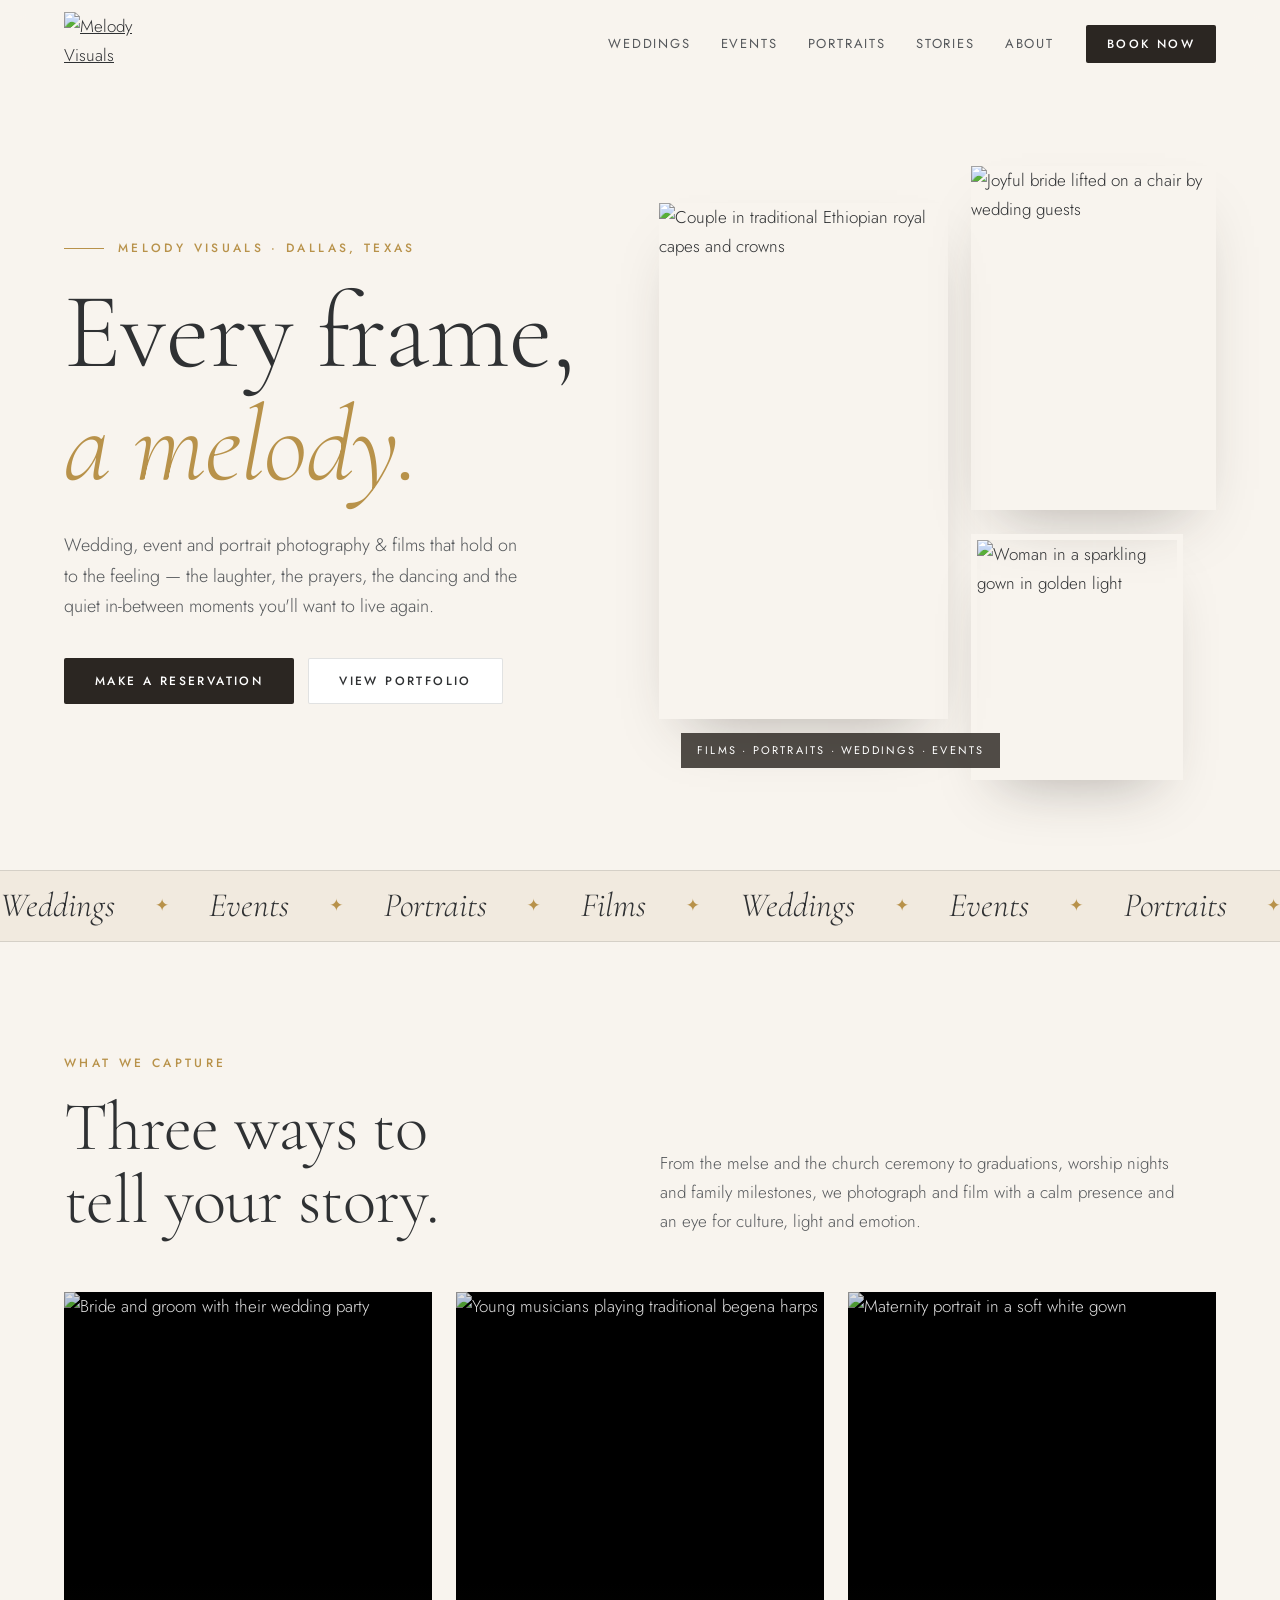
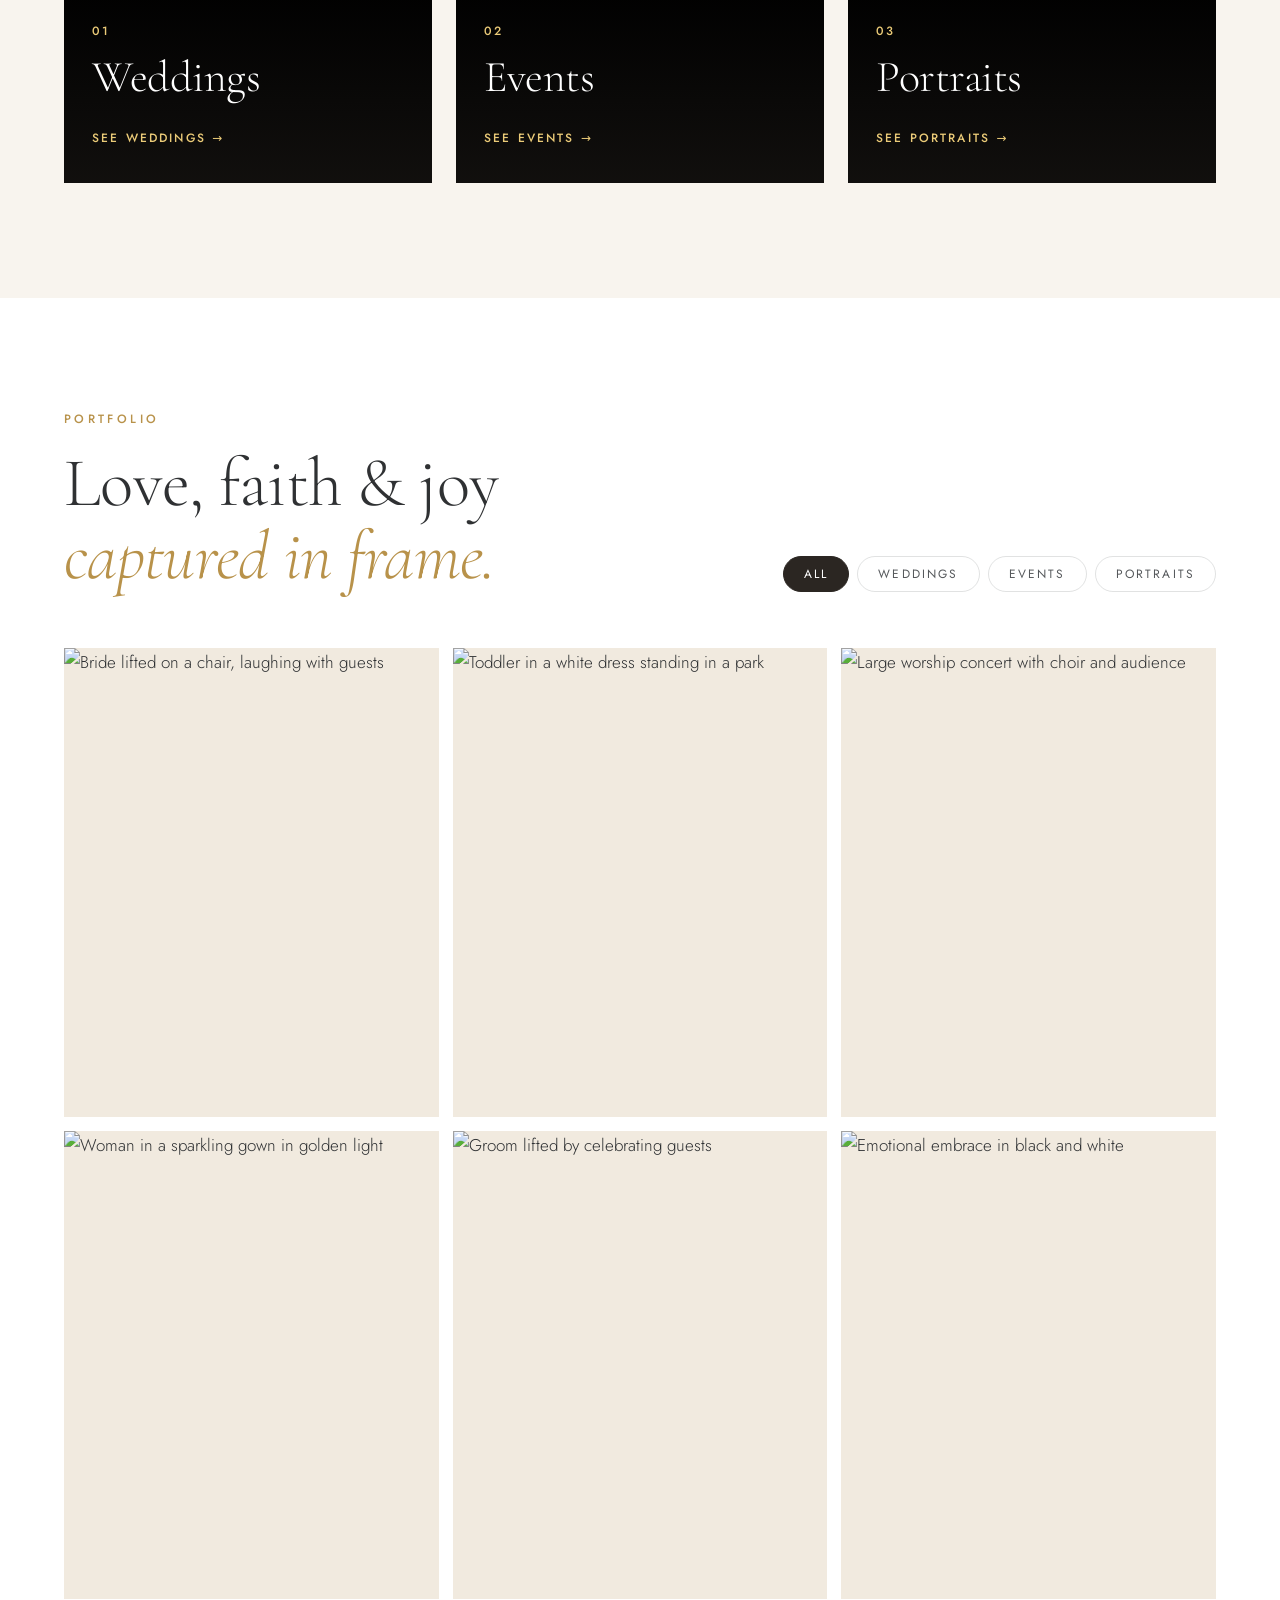
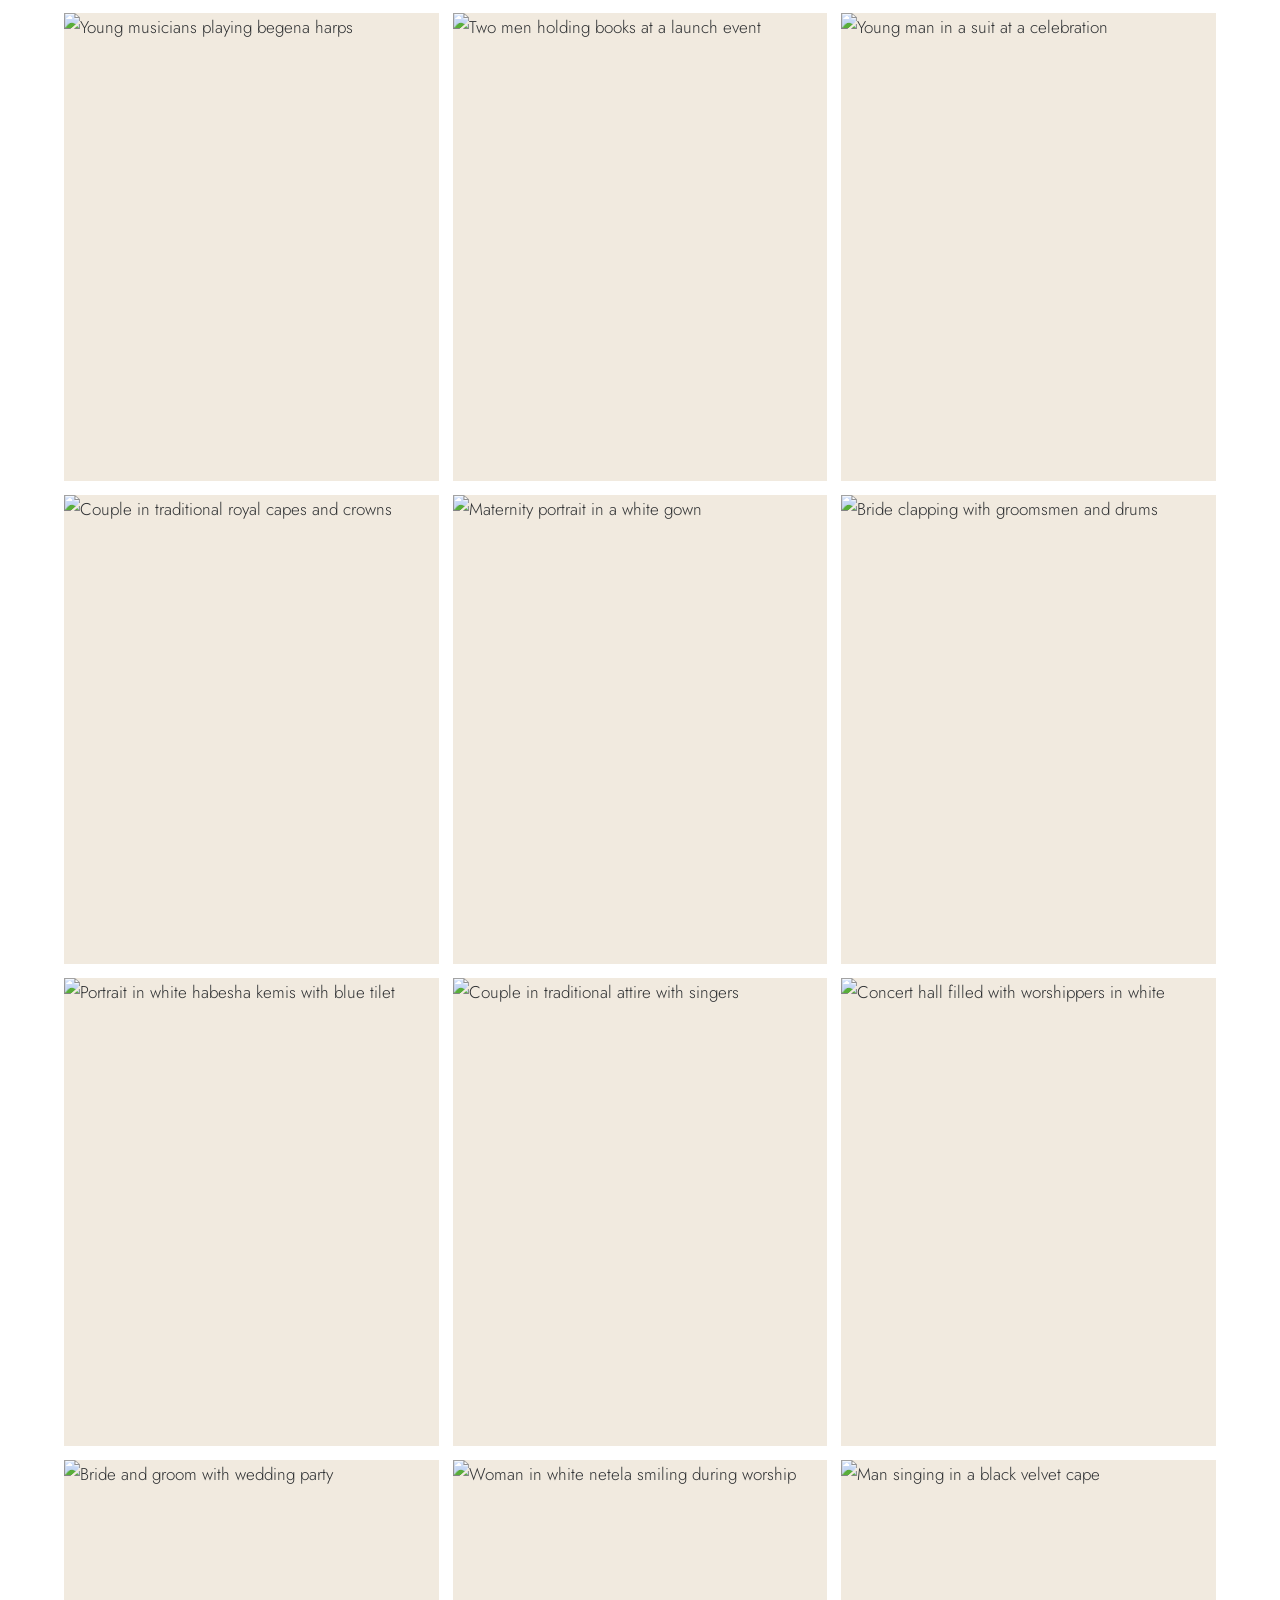
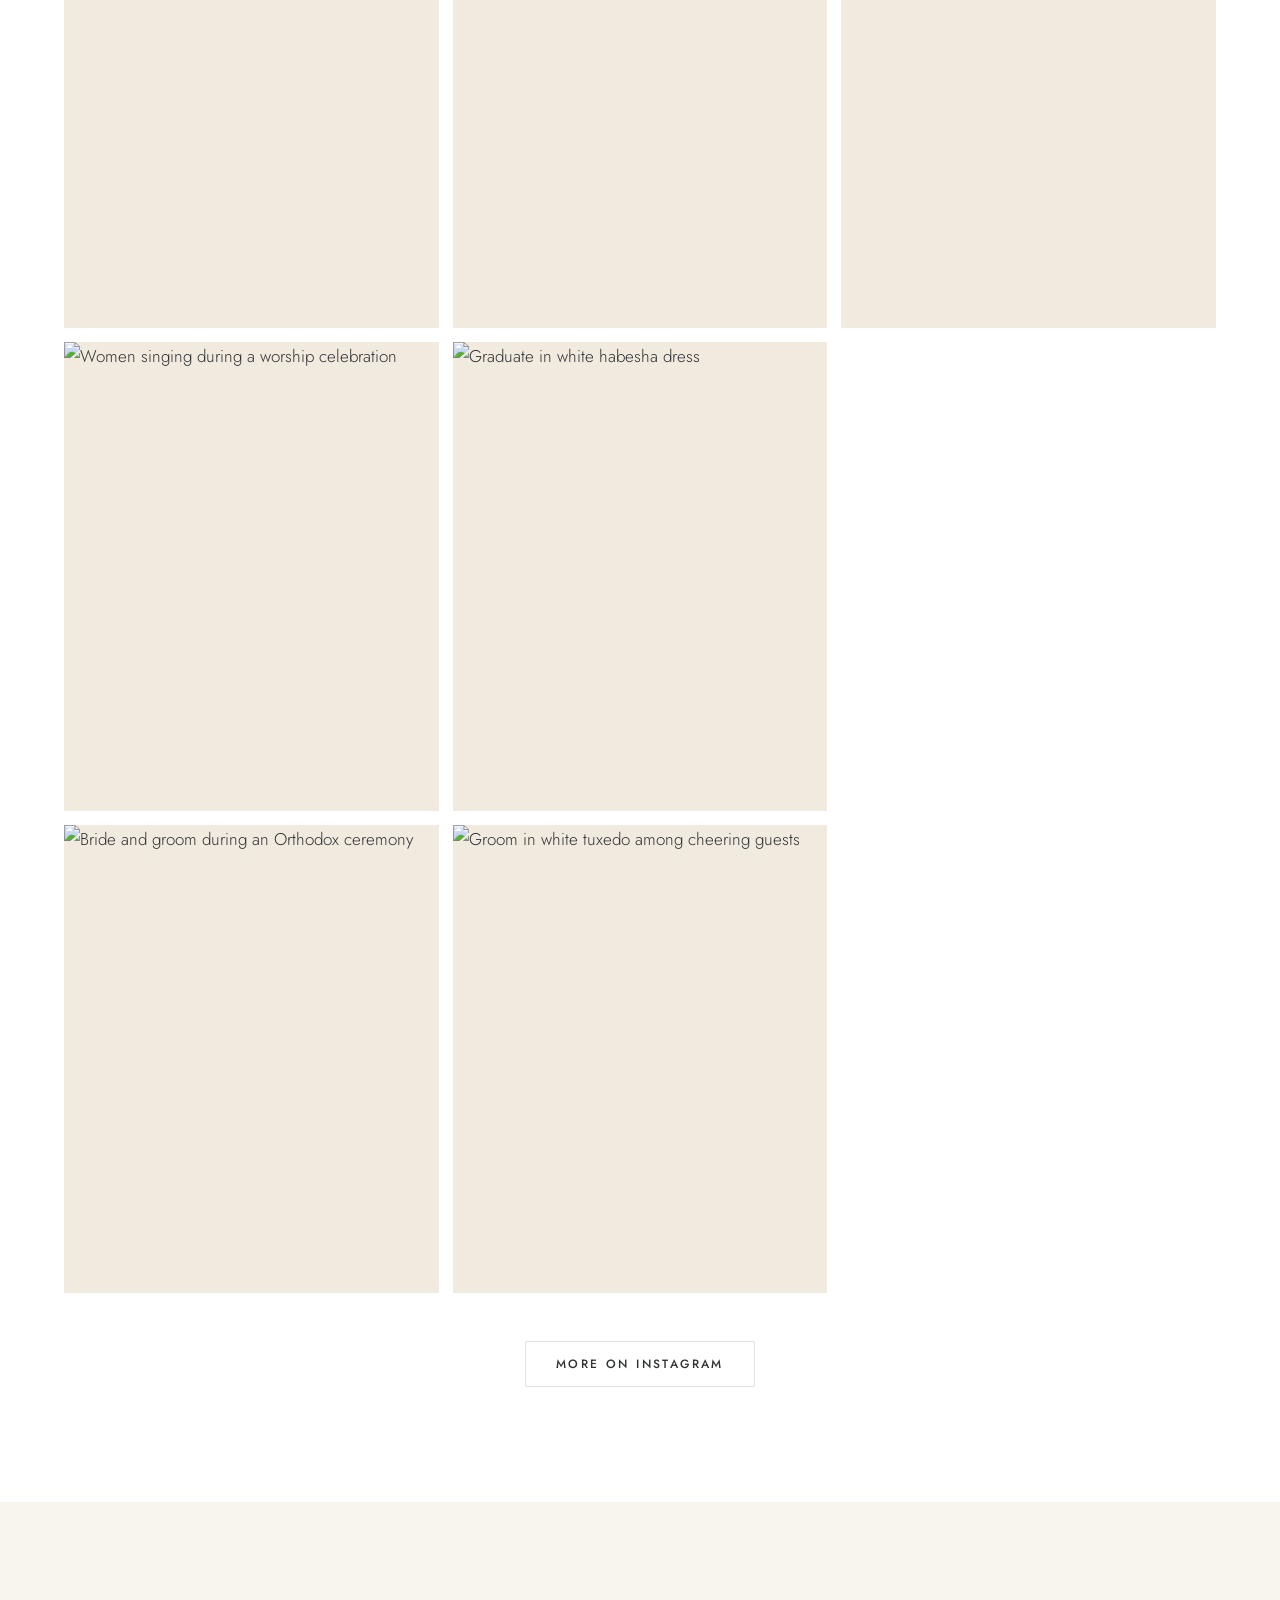
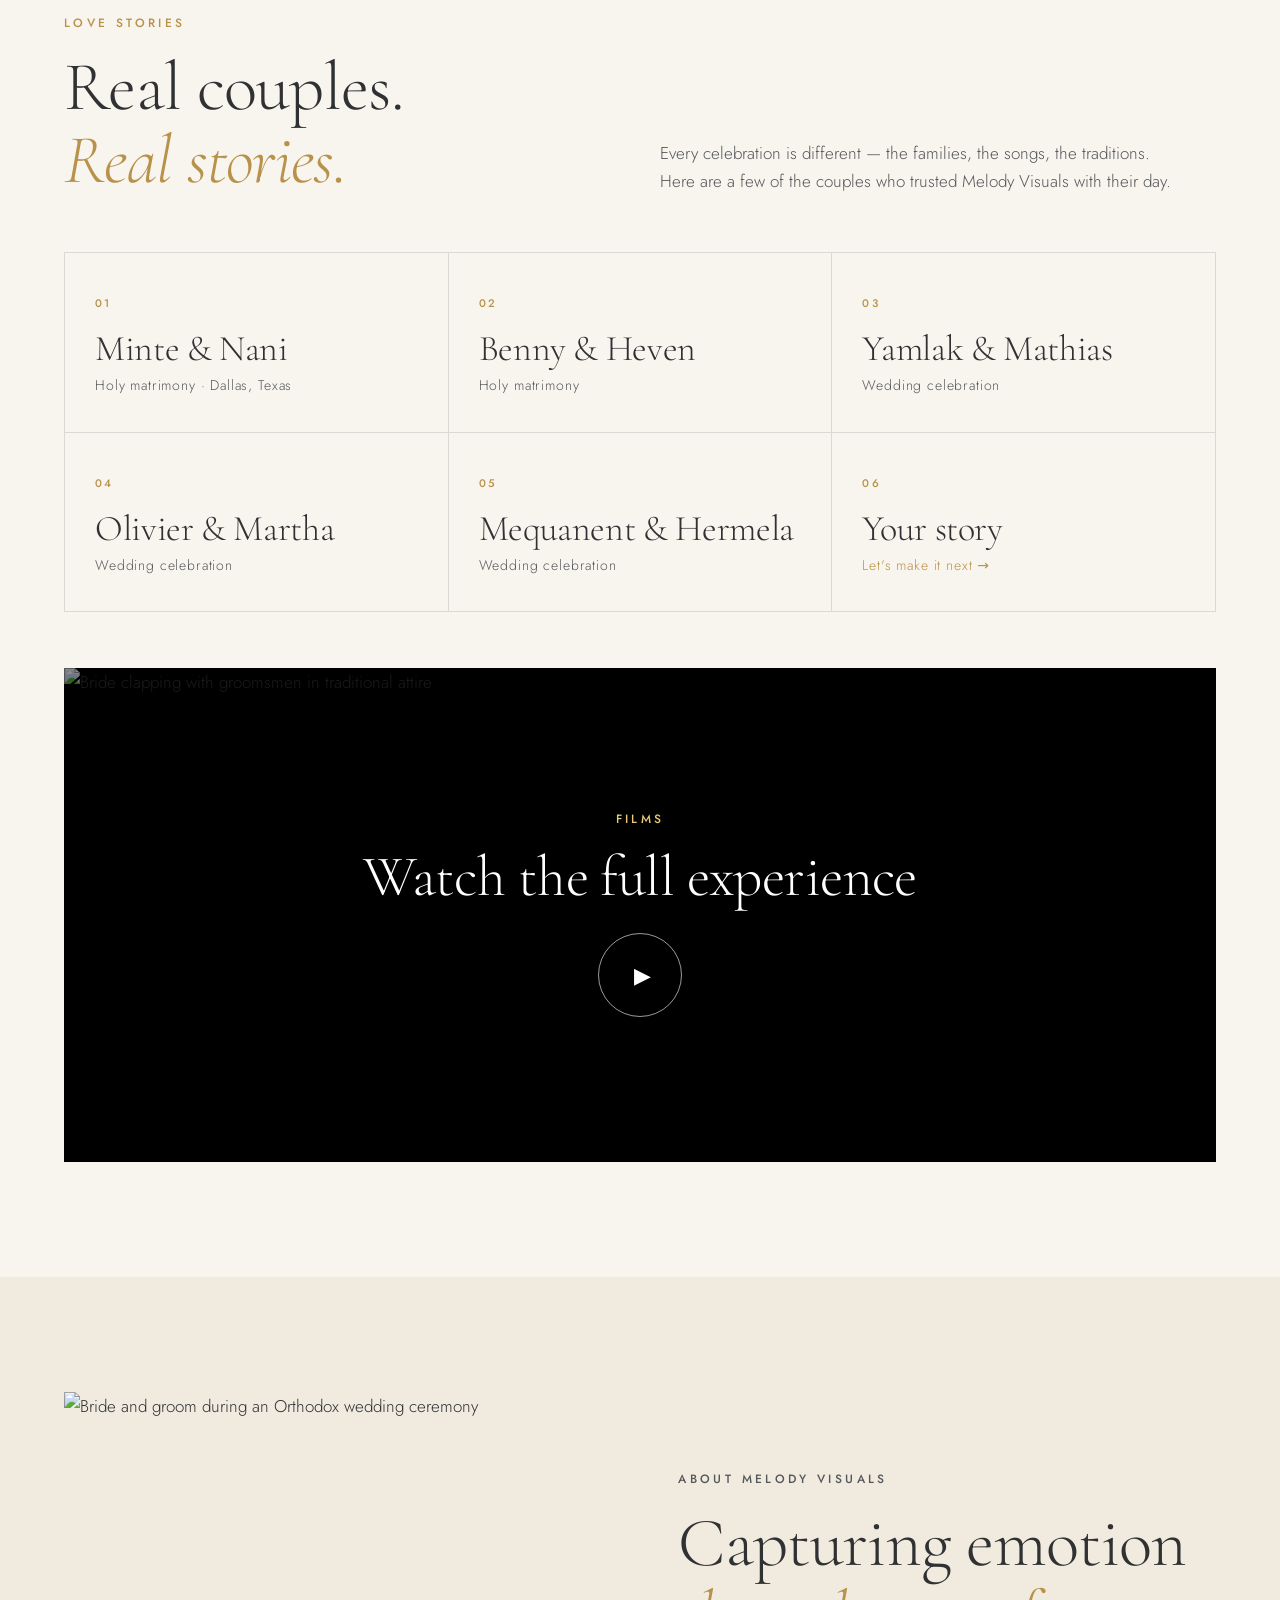
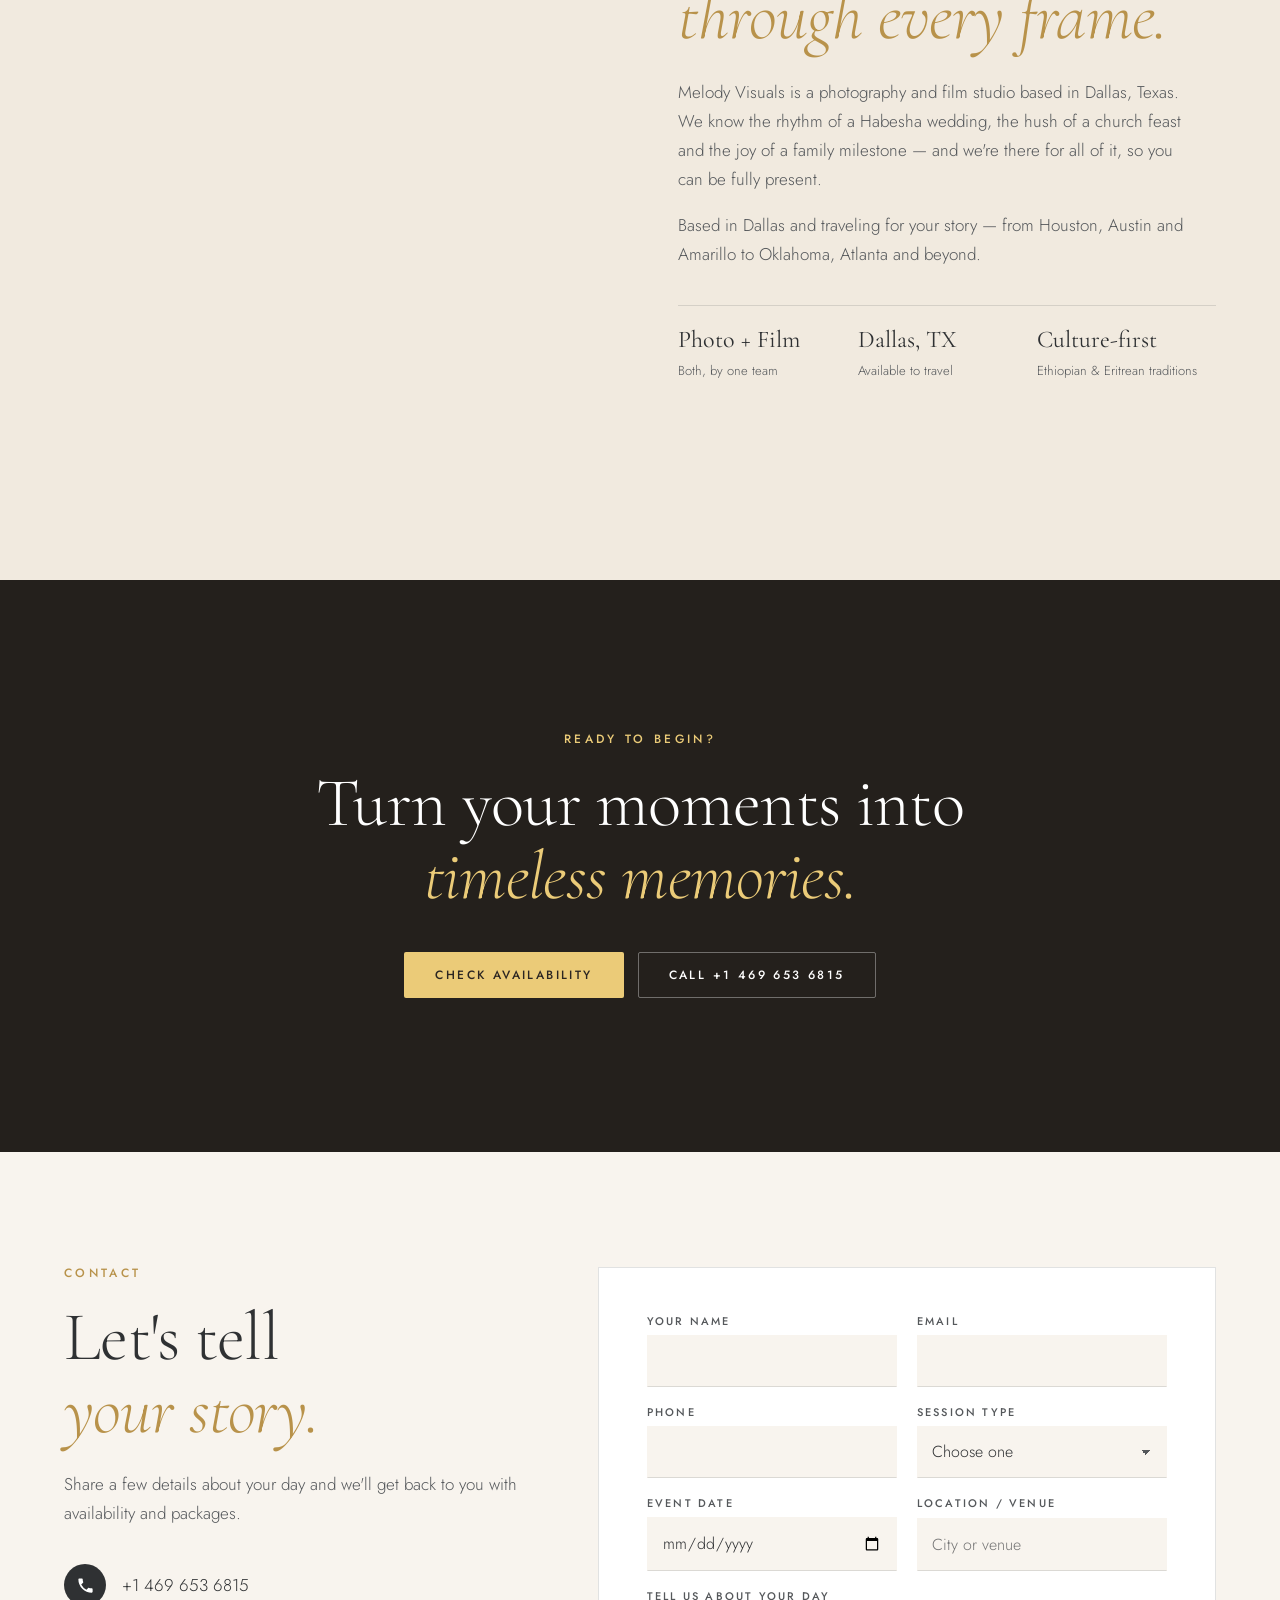
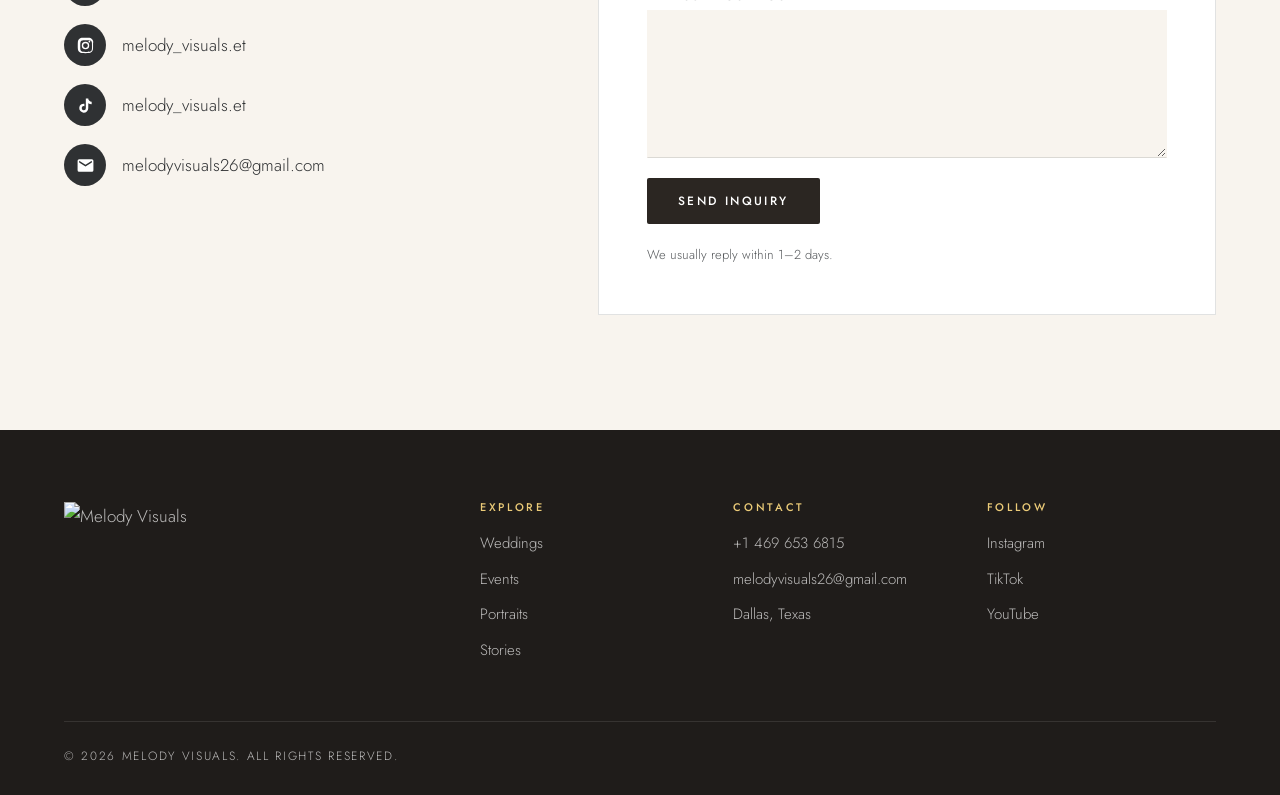
==== index.html @ d1b853c2 "Add files via upload" ====
<!DOCTYPE html>
<html lang="en">
<head>
<meta charset="utf-8">
<meta name="viewport" content="width=device-width, initial-scale=1">
<title>Melody Visuals | Wedding, Event &amp; Portrait Photography · Dallas, TX</title>
<meta name="description" content="Melody Visuals captures emotion through every frame — wedding, event and portrait photography and films based in Dallas, Texas, traveling wherever your story takes us.">
<meta name="theme-color" content="#F8F4EE">
<link rel="canonical" href="https://melodyvisuals.com/">
<meta property="og:title" content="Melody Visuals | Weddings · Events · Portraits">
<meta property="og:description" content="Capturing emotion through every frame. Photography &amp; films based in Dallas, TX.">
<meta property="og:image" content="https://melodyvisuals.com/img/wedding-3.jpg">
<meta property="og:url" content="https://melodyvisuals.com/">
<meta property="og:type" content="website">
<link rel="icon" type="image/png" href="img/favicon.png">
<link rel="apple-touch-icon" href="img/favicon.png">
<link rel="preconnect" href="https://fonts.googleapis.com">
<link rel="preconnect" href="https://fonts.gstatic.com" crossorigin>
<link href="https://fonts.googleapis.com/css2?family=Cormorant+Garamond:ital,wght@0,300;0,400;0,500;1,300;1,400&family=Jost:wght@300;400;500&display=swap" rel="stylesheet">
<link rel="stylesheet" href="styles.css">
</head>
<body>

<header class="site-header" id="top">
  <a href="#top" class="brand" aria-label="Melody Visuals home"><img src="img/logo-dark.png" alt="Melody Visuals" width="900" height="626"></a>
  <nav class="nav" aria-label="Main">
    <a href="#weddings">Weddings</a>
    <a href="#events">Events</a>
    <a href="#portraits">Portraits</a>
    <a href="#stories">Stories</a>
    <a href="#about">About</a>
  </nav>
  <a href="#contact" class="btn btn-dark btn-sm">Book Now</a>
  <button class="menu-toggle" aria-label="Open menu" aria-expanded="false"><span></span><span></span></button>
</header>

<div class="mobile-menu" hidden>
  <a href="#weddings">Weddings</a>
  <a href="#events">Events</a>
  <a href="#portraits">Portraits</a>
  <a href="#stories">Stories</a>
  <a href="#about">About</a>
  <a href="#contact">Contact</a>
</div>

<main>
  <!-- HERO -->
  <section class="hero">
    <div class="hero-text">
      <p class="eyebrow"><span class="rule"></span>Melody Visuals · Dallas, Texas</p>
      <h1>Every frame,<br><em>a melody.</em></h1>
      <p class="lead">Wedding, event and portrait photography &amp; films that hold on to the feeling — the laughter, the prayers, the dancing and the quiet in-between moments you'll want to live again.</p>
      <div class="actions">
        <a href="#contact" class="btn btn-dark">Make a Reservation</a>
        <a href="#portfolio" class="btn btn-ghost">View Portfolio</a>
      </div>
    </div>
    <div class="hero-media">
      <figure class="hm hm-1"><img src="img/wedding-3.jpg" alt="Couple in traditional Ethiopian royal capes and crowns"></figure>
      <figure class="hm hm-2"><img src="img/wedding-1.jpg" alt="Joyful bride lifted on a chair by wedding guests"></figure>
      <figure class="hm hm-3"><img src="img/portrait-2.jpg" alt="Woman in a sparkling gown in golden light"></figure>
      <div class="badge">Films · Portraits · Weddings · Events</div>
    </div>
  </section>

  <div class="marquee" aria-hidden="true">
    <div class="marquee-track">
      <span>Weddings</span><i>✦</i><span>Events</span><i>✦</i><span>Portraits</span><i>✦</i><span>Films</span><i>✦</i>
      <span>Weddings</span><i>✦</i><span>Events</span><i>✦</i><span>Portraits</span><i>✦</i><span>Films</span><i>✦</i>
      <span>Weddings</span><i>✦</i><span>Events</span><i>✦</i><span>Portraits</span><i>✦</i><span>Films</span><i>✦</i>
    </div>
  </div>

  <!-- SERVICES -->
  <section class="section services">
    <div class="split-head">
      <div>
        <p class="eyebrow">What we capture</p>
        <h2>Three ways to<br>tell your story.</h2>
      </div>
      <p class="muted">From the melse and the church ceremony to graduations, worship nights and family milestones, we photograph and film with a calm presence and an eye for culture, light and emotion.</p>
    </div>
    <div class="service-grid">
      <a class="service" href="#weddings">
        <img src="img/wedding-2.jpg" alt="Bride and groom with their wedding party" loading="lazy">
        <div class="service-body"><span class="num">01</span><h3>Weddings</h3><p>Holy matrimony, receptions, melse and every tradition in between — documented from first look to last dance.</p><span class="link">See weddings →</span></div>
      </a>
      <a class="service" href="#events">
        <img src="img/event-2.jpg" alt="Young musicians playing traditional begena harps" loading="lazy">
        <div class="service-body"><span class="num">02</span><h3>Events</h3><p>Church feasts, concerts, graduations, birthdays and community gatherings captured with energy and care.</p><span class="link">See events →</span></div>
      </a>
      <a class="service" href="#portraits">
        <img src="img/portrait-1.jpg" alt="Maternity portrait in a soft white gown" loading="lazy">
        <div class="service-body"><span class="num">03</span><h3>Portraits</h3><p>Maternity, family, kids, graduation and personal portraits — styled, natural and unmistakably you.</p><span class="link">See portraits →</span></div>
      </a>
    </div>
  </section>

  <!-- PORTFOLIO -->
  <section class="section portfolio" id="portfolio">
    <div class="split-head">
      <div>
        <p class="eyebrow">Portfolio</p>
        <h2>Love, faith &amp; joy<br><em>captured in frame.</em></h2>
      </div>
      <div class="filters" role="tablist" aria-label="Filter portfolio">
        <button class="filter is-active" data-filter="all" role="tab" aria-selected="true">All</button>
        <button class="filter" data-filter="wedding" role="tab" aria-selected="false">Weddings</button>
        <button class="filter" data-filter="event" role="tab" aria-selected="false">Events</button>
        <button class="filter" data-filter="portrait" role="tab" aria-selected="false">Portraits</button>
      </div>
    </div>

    <span id="weddings" class="anchor"></span><span id="events" class="anchor"></span><span id="portraits" class="anchor"></span>
    <div class="gallery" id="gallery"></div>

    <div class="center"><a class="btn btn-ghost" href="https://www.instagram.com/melody_visuals.et/" target="_blank" rel="noopener">More on Instagram</a></div>
  </section>

  <!-- STORIES / TESTIMONIALS -->
  <section class="section stories" id="stories">
    <div class="split-head">
      <div>
        <p class="eyebrow">Love stories</p>
        <h2>Real couples.<br><em>Real stories.</em></h2>
      </div>
      <p class="muted">Every celebration is different — the families, the songs, the traditions. Here are a few of the couples who trusted Melody Visuals with their day.</p>
    </div>

    <!-- Client reviews: add quotes to the REVIEWS list in script.js and this block appears automatically. -->
    <div class="reviews" id="reviews" hidden>
      <div class="review-card">
        <span class="quote-mark">“</span>
        <p class="review-text" id="review-text"></p>
        <p class="review-name" id="review-name"></p>
        <p class="review-meta" id="review-meta"></p>
        <div class="review-nav"><button id="rev-prev" aria-label="Previous review">←</button><span id="rev-count"></span><button id="rev-next" aria-label="Next review">→</button></div>
      </div>
    </div>

    <div class="couples">
      <div class="couple"><span class="c-num">01</span><h3>Minte &amp; Nani</h3><p>Holy matrimony · Dallas, Texas</p></div>
      <div class="couple"><span class="c-num">02</span><h3>Benny &amp; Heven</h3><p>Holy matrimony</p></div>
      <div class="couple"><span class="c-num">03</span><h3>Yamlak &amp; Mathias</h3><p>Wedding celebration</p></div>
      <div class="couple"><span class="c-num">04</span><h3>Olivier &amp; Martha</h3><p>Wedding celebration</p></div>
      <div class="couple"><span class="c-num">05</span><h3>Mequanent &amp; Hermela</h3><p>Wedding celebration</p></div>
      <div class="couple"><span class="c-num">06</span><h3>Your story</h3><p><a href="#contact">Let's make it next →</a></p></div>
    </div>

    <div class="film">
      <img src="img/wedding-9.jpg" alt="Bride clapping with groomsmen in traditional attire" loading="lazy">
      <div class="film-overlay">
        <p class="eyebrow light">Films</p>
        <h3>Watch the full experience</h3>
        <a class="play" href="https://youtu.be/VVw_e8Q2C38" target="_blank" rel="noopener" aria-label="Watch on YouTube">▶</a>
      </div>
    </div>
  </section>

  <!-- ABOUT -->
  <section class="section about" id="about">
    <div class="about-media">
      <img src="img/wedding-4.jpg" alt="Bride and groom during an Orthodox wedding ceremony" loading="lazy">
      <img class="about-logo" src="img/logo-light.png" alt="" aria-hidden="true">
    </div>
    <div class="about-text">
      <p class="eyebrow">About Melody Visuals</p>
      <h2>Capturing emotion<br><em>through every frame.</em></h2>
      <p>Melody Visuals is a photography and film studio based in Dallas, Texas. We know the rhythm of a Habesha wedding, the hush of a church feast and the joy of a family milestone — and we're there for all of it, so you can be fully present.</p>
      <p>Based in Dallas and traveling for your story — from Houston, Austin and Amarillo to Oklahoma, Atlanta and beyond.</p>
      <ul class="facts">
        <li><strong>Photo + Film</strong><span>Both, by one team</span></li>
        <li><strong>Dallas, TX</strong><span>Available to travel</span></li>
        <li><strong>Culture-first</strong><span>Ethiopian &amp; Eritrean traditions</span></li>
      </ul>
    </div>
  </section>

  <!-- CTA -->
  <section class="cta">
    <p class="eyebrow light">Ready to begin?</p>
    <h2>Turn your moments into<br><em>timeless memories.</em></h2>
    <div class="actions center-actions">
      <a href="#contact" class="btn btn-gold">Check Availability</a>
      <a href="tel:+14696536815" class="btn btn-ghost-light">Call +1 469 653 6815</a>
    </div>
  </section>

  <!-- CONTACT -->
  <section class="section contact" id="contact">
    <div class="contact-info">
      <p class="eyebrow">Contact</p>
      <h2>Let's tell<br><em>your story.</em></h2>
      <p class="muted">Share a few details about your day and we'll get back to you with availability and packages.</p>
      <ul class="channels">
        <li><span class="ic">
          <svg viewBox="0 0 24 24" aria-hidden="true"><path d="M6.6 10.8a15.1 15.1 0 0 0 6.6 6.6l2.2-2.2c.3-.3.7-.4 1-.2 1.1.4 2.3.6 3.6.6.6 0 1 .4 1 1V20c0 .6-.4 1-1 1A17 17 0 0 1 3 4c0-.6.4-1 1-1h3.5c.6 0 1 .4 1 1 0 1.3.2 2.5.6 3.6.1.3 0 .7-.2 1l-2.3 2.2z"/></svg>
        </span><a href="tel:+14696536815">+1 469 653 6815</a></li>
        <li><span class="ic">
          <svg viewBox="0 0 24 24" aria-hidden="true"><path d="M12 7.3a4.7 4.7 0 1 0 0 9.4 4.7 4.7 0 0 0 0-9.4zm0 7.7a3 3 0 1 1 0-6 3 3 0 0 1 0 6zm6-7.9a1.1 1.1 0 1 1-2.2 0 1.1 1.1 0 0 1 2.2 0zM21.9 8.2c-.1-1.6-.4-3-1.6-4.2S17.4 2.4 15.8 2.3C14.2 2.2 9.8 2.2 8.2 2.3 6.6 2.4 5.2 2.7 4 3.9S2.4 6.6 2.3 8.2c-.1 1.6-.1 6 0 7.6.1 1.6.4 3 1.6 4.2s2.6 1.5 4.2 1.6c1.6.1 6 .1 7.6 0 1.6-.1 3-.4 4.2-1.6s1.5-2.6 1.6-4.2c.1-1.6.1-6 0-7.6zM19.8 18a3 3 0 0 1-1.7 1.7c-1.2.5-4 .4-5.3.4s-4.1.1-5.3-.4A3 3 0 0 1 5.8 18c-.5-1.2-.4-4-.4-5.3s-.1-4.1.4-5.3A3 3 0 0 1 7.5 5.7c1.2-.5 4-.4 5.3-.4s4.1-.1 5.3.4a3 3 0 0 1 1.7 1.7c.5 1.2.4 4 .4 5.3s.1 4.1-.4 5.3z"/></svg>
        </span><a href="https://www.instagram.com/melody_visuals.et/" target="_blank" rel="noopener">melody_visuals.et</a></li>
        <li><span class="ic">
          <svg viewBox="0 0 24 24" aria-hidden="true"><path d="M16.6 5.8A4.3 4.3 0 0 1 15.5 3h-3.1v12.4a2.6 2.6 0 1 1-1.8-2.5V9.7a5.7 5.7 0 1 0 4.9 5.7V9a7.3 7.3 0 0 0 4.3 1.4V7.3a4.3 4.3 0 0 1-3.2-1.5z"/></svg>
        </span><a href="https://www.tiktok.com/@melody_visuals.et" target="_blank" rel="noopener">melody_visuals.et</a></li>
        <li><span class="ic">
          <svg viewBox="0 0 24 24" aria-hidden="true"><path d="M20 4H4a2 2 0 0 0-2 2v12a2 2 0 0 0 2 2h16a2 2 0 0 0 2-2V6a2 2 0 0 0-2-2zm0 4.2-8 5-8-5V6l8 5 8-5v2.2z"/></svg>
        </span><a href="mailto:melodyvisuals26@gmail.com">melodyvisuals26@gmail.com</a></li>
      </ul>
    </div>

    <form class="contact-form" action="https://formsubmit.co/melodyvisuals26@gmail.com" method="POST">
      <input type="hidden" name="_subject" value="New inquiry from melodyvisuals.com">
      <input type="hidden" name="_next" value="https://melodyvisuals.com/thanks.html">
      <input type="hidden" name="_template" value="table">
      <input type="text" name="_honey" class="hp" tabindex="-1" autocomplete="off" aria-hidden="true">

      <div class="row">
        <label>Your name<input type="text" name="name" required autocomplete="name"></label>
        <label>Email<input type="email" name="email" required autocomplete="email"></label>
      </div>
      <div class="row">
        <label>Phone<input type="tel" name="phone" autocomplete="tel"></label>
        <label>Session type
          <select name="session_type" required>
            <option value="" disabled selected>Choose one</option>
            <option>Wedding</option>
            <option>Event</option>
            <option>Portrait</option>
            <option>Film / Video</option>
            <option>Other</option>
          </select>
        </label>
      </div>
      <div class="row">
        <label>Event date<input type="date" name="event_date"></label>
        <label>Location / venue<input type="text" name="location" placeholder="City or venue"></label>
      </div>
      <label>Tell us about your day<textarea name="message" rows="5" required></textarea></label>
      <button type="submit" class="btn btn-dark">Send Inquiry</button>
      <p class="fine">We usually reply within 1–2 days.</p>
    </form>
  </section>
</main>

<footer class="footer">
  <div class="footer-top">
    <img src="img/logo-light.png" alt="Melody Visuals" class="footer-logo" loading="lazy">
    <div class="footer-cols">
      <div><h4>Explore</h4><a href="#weddings">Weddings</a><a href="#events">Events</a><a href="#portraits">Portraits</a><a href="#stories">Stories</a></div>
      <div><h4>Contact</h4><a href="tel:+14696536815">+1 469 653 6815</a><a href="mailto:melodyvisuals26@gmail.com">melodyvisuals26@gmail.com</a><span>Dallas, Texas</span></div>
      <div><h4>Follow</h4><a href="https://www.instagram.com/melody_visuals.et/" target="_blank" rel="noopener">Instagram</a><a href="https://www.tiktok.com/@melody_visuals.et" target="_blank" rel="noopener">TikTok</a><a href="https://youtu.be/VVw_e8Q2C38" target="_blank" rel="noopener">YouTube</a></div>
    </div>
  </div>
  <p class="copy">© <span id="year">2026</span> Melody Visuals. All rights reserved.</p>
</footer>

<div class="lightbox" id="lightbox" hidden>
  <button class="lb-close" aria-label="Close">×</button>
  <button class="lb-prev" aria-label="Previous">‹</button>
  <img id="lb-img" alt="">
  <button class="lb-next" aria-label="Next">›</button>
</div>

<script src="script.js"></script>
</body>
</html>
---- styles.css ----
:root{
  --cream:#F8F4EE;
  --cream-2:#F1EADF;
  --ink:#2F3133;
  --ink-2:#55585B;
  --gold:#B8924A;
  --gold-soft:#EBCB78;
  --brown:#2B2622;
  --line:rgba(47,49,51,.14);
  --serif:"Cormorant Garamond",Georgia,serif;
  --sans:"Jost",system-ui,-apple-system,sans-serif;
  --pad:clamp(16px,5vw,64px);
}
*{box-sizing:border-box}
html{scroll-behavior:smooth}
body{margin:0;background:var(--cream);color:var(--ink);font:300 17px/1.7 var(--sans);-webkit-font-smoothing:antialiased;overflow-x:hidden}
img{max-width:100%;display:block}
a{color:inherit}
h1,h2,h3{font-family:var(--serif);font-weight:300;line-height:1.05;margin:0;letter-spacing:-.01em}
h1 em,h2 em{color:var(--gold);font-style:italic}
h2{font-size:clamp(40px,5.4vw,72px)}
.eyebrow{font:500 12px/1 var(--sans);letter-spacing:.28em;text-transform:uppercase;color:var(--gold);margin:0 0 22px;display:flex;align-items:center;gap:14px}
.eyebrow .rule{width:40px;height:1px;background:var(--gold)}
.eyebrow.light{color:var(--gold-soft);justify-content:center}
.muted{color:var(--ink-2);max-width:52ch;margin:0}
.center{text-align:center;margin-top:48px}

/* Buttons */
.btn{display:inline-flex;align-items:center;justify-content:center;padding:16px 30px;font:500 12px/1 var(--sans);letter-spacing:.2em;text-transform:uppercase;text-decoration:none;border:1px solid transparent;border-radius:2px;cursor:pointer;transition:.25s ease}
.btn-sm{padding:12px 20px}
.btn-dark{background:var(--brown);color:#fff}
.btn-dark:hover{background:var(--gold)}
.btn-ghost{border-color:var(--line);background:#fff;color:var(--ink)}
.btn-ghost:hover{border-color:var(--gold);color:var(--gold)}
.btn-gold{background:var(--gold-soft);color:var(--brown)}
.btn-gold:hover{background:#fff}
.btn-ghost-light{border-color:rgba(255,255,255,.35);color:#fff}
.btn-ghost-light:hover{border-color:var(--gold-soft);color:var(--gold-soft)}

/* Header */
.site-header{position:sticky;top:0;z-index:50;display:flex;align-items:center;gap:32px;padding:12px var(--pad);background:rgba(248,244,238,.86);backdrop-filter:blur(12px);-webkit-backdrop-filter:blur(12px);border-bottom:1px solid transparent;transition:border-color .3s}
.site-header.scrolled{border-bottom-color:var(--line)}
.brand img{height:64px;width:auto}
.nav{display:flex;gap:30px;margin-left:auto}
.nav a{font:400 13px/1 var(--sans);letter-spacing:.14em;text-transform:uppercase;text-decoration:none;color:var(--ink-2);padding:8px 0;border-bottom:1px solid transparent}
.nav a:hover,.nav a.active{color:var(--gold);border-bottom-color:var(--gold)}
.menu-toggle{display:none;background:none;border:0;width:40px;height:40px;cursor:pointer;position:relative}
.menu-toggle span{position:absolute;left:9px;right:9px;height:1.5px;background:var(--ink);transition:.3s}
.menu-toggle span:first-child{top:15px}.menu-toggle span:last-child{top:24px}
.menu-toggle[aria-expanded="true"] span:first-child{top:20px;transform:rotate(45deg)}
.menu-toggle[aria-expanded="true"] span:last-child{top:20px;transform:rotate(-45deg)}
.mobile-menu{position:fixed;inset:78px 0 0;z-index:49;background:var(--cream);display:flex;flex-direction:column;padding:24px var(--pad);gap:6px}
.mobile-menu[hidden]{display:none}
.mobile-menu a{font:300 34px/1.4 var(--serif);text-decoration:none;border-bottom:1px solid var(--line);padding:10px 0}

/* Hero */
.hero{display:grid;grid-template-columns:1fr 1.05fr;gap:clamp(32px,5vw,80px);align-items:center;padding:clamp(40px,6vw,90px) var(--pad) clamp(56px,7vw,110px)}
.hero h1{font-size:clamp(56px,8.4vw,124px);margin-bottom:28px}
.lead{font-size:18px;color:var(--ink-2);max-width:46ch;margin:0 0 36px}
.actions{display:flex;flex-wrap:wrap;gap:14px}
.hero-media{position:relative;height:clamp(440px,48vw,680px)}
.hm{position:absolute;margin:0;overflow:hidden;box-shadow:0 30px 60px -30px rgba(43,38,34,.35)}
.hm img{width:100%;height:100%;object-fit:cover;transition:transform 1.2s ease}
.hm:hover img{transform:scale(1.04)}
.hm-1{left:0;top:6%;width:52%;height:84%;z-index:2}
.hm-2{right:0;top:0;width:44%;height:56%}
.hm-3{right:6%;bottom:0;width:38%;height:40%;z-index:3;border:6px solid var(--cream)}
.badge{position:absolute;left:4%;bottom:2%;z-index:4;background:rgba(43,38,34,.82);color:#fff;font:400 11px/1 var(--sans);letter-spacing:.2em;text-transform:uppercase;padding:12px 16px;backdrop-filter:blur(6px)}

/* Marquee */
.marquee{overflow:hidden;border-block:1px solid var(--line);background:var(--cream-2);padding:18px 0}
.marquee-track{display:flex;gap:40px;width:max-content;animation:marq 32s linear infinite;align-items:center}
.marquee span{font:300 italic 34px/1 var(--serif);color:var(--ink)}
.marquee i{font-style:normal;color:var(--gold)}
@keyframes marq{to{transform:translateX(-33.333%)}}

/* Sections */
.section{padding:clamp(72px,9vw,140px) var(--pad)}
.split-head{display:grid;grid-template-columns:1fr 1fr;gap:40px;align-items:end;margin-bottom:56px}

/* Services */
.service-grid{display:grid;grid-template-columns:repeat(3,1fr);gap:24px}
.service{position:relative;display:block;text-decoration:none;color:#fff;overflow:hidden;aspect-ratio:3/4;background:#000}
.service img{position:absolute;inset:0;width:100%;height:100%;object-fit:cover;opacity:.88;transition:transform 1s ease,opacity .5s}
.service:hover img{transform:scale(1.05);opacity:.7}
.service-body{position:absolute;inset:auto 0 0 0;padding:32px 28px;background:linear-gradient(to top,rgba(20,18,16,.85),rgba(20,18,16,0))}
.service .num{font:500 12px/1 var(--sans);letter-spacing:.2em;color:var(--gold-soft)}
.service h3{font-size:44px;margin:10px 0 8px}
.service p{margin:0 0 14px;font-size:15px;line-height:1.6;color:rgba(255,255,255,.85);max-height:0;overflow:hidden;transition:max-height .5s ease}
.service:hover p,.service:focus p{max-height:120px}
.service .link{font:500 12px/1 var(--sans);letter-spacing:.18em;text-transform:uppercase;color:var(--gold-soft)}

/* Portfolio */
.portfolio{background:#fff}
.filters{display:flex;flex-wrap:wrap;gap:8px;justify-content:flex-end}
.filter{background:none;border:1px solid var(--line);padding:11px 20px;font:400 12px/1 var(--sans);letter-spacing:.18em;text-transform:uppercase;color:var(--ink-2);cursor:pointer;border-radius:40px;transition:.2s}
.filter:hover{border-color:var(--gold);color:var(--gold)}
.filter.is-active{background:var(--brown);color:#fff;border-color:var(--brown)}
.anchor{display:block;position:relative;top:-120px;visibility:hidden}
.gallery{columns:3 280px;column-gap:14px}
.g-item{break-inside:avoid;margin:0 0 14px;position:relative;overflow:hidden;cursor:zoom-in;background:var(--cream-2)}
.g-item img{width:100%;height:auto;transition:transform .9s ease}
.g-item:hover img{transform:scale(1.035)}
.g-item figcaption{position:absolute;left:14px;bottom:14px;background:rgba(255,255,255,.92);color:var(--ink);font:500 10px/1 var(--sans);letter-spacing:.2em;text-transform:uppercase;padding:8px 12px;opacity:0;transform:translateY(6px);transition:.3s}
.g-item:hover figcaption{opacity:1;transform:none}
.g-item.hide{display:none}

/* Stories */
.reviews{margin-bottom:56px}
.review-card{background:#fff;border:1px solid var(--line);padding:clamp(28px,5vw,64px);position:relative;max-width:900px}
.quote-mark{font:300 120px/0.6 var(--serif);color:var(--gold-soft);display:block;height:40px}
.review-text{font:300 italic clamp(24px,3vw,34px)/1.35 var(--serif);margin:0 0 24px}
.review-name{font:400 26px/1 var(--serif);margin:0}
.review-meta{font:500 11px/1 var(--sans);letter-spacing:.2em;text-transform:uppercase;color:var(--gold);margin:10px 0 0}
.review-nav{display:flex;align-items:center;gap:16px;margin-top:28px;font:400 12px var(--sans);letter-spacing:.2em}
.review-nav button{width:44px;height:44px;border-radius:50%;border:1px solid var(--line);background:none;cursor:pointer;font-size:16px}
.review-nav button:hover{border-color:var(--gold);color:var(--gold)}
.couples{display:grid;grid-template-columns:repeat(3,1fr);border-top:1px solid var(--line);border-left:1px solid var(--line);margin-bottom:56px}
.couple{padding:34px 30px;border-right:1px solid var(--line);border-bottom:1px solid var(--line);transition:background .3s}
.couple:hover{background:#fff}
.c-num{font:500 11px/1 var(--sans);letter-spacing:.2em;color:var(--gold)}
.couple h3{font-size:36px;margin:14px 0 6px}
.couple p{margin:0;color:var(--ink-2);font-size:14px;letter-spacing:.06em}
.couple a{color:var(--gold);text-decoration:none}
.film{position:relative;overflow:hidden;aspect-ratio:21/9;background:#000}
.film img{width:100%;height:100%;object-fit:cover;opacity:.55;object-position:center 30%}
.film-overlay{position:absolute;inset:0;display:flex;flex-direction:column;align-items:center;justify-content:center;color:#fff;text-align:center;padding:20px}
.film h3{font-size:clamp(32px,4.5vw,60px);margin-bottom:26px}
.play{width:84px;height:84px;border-radius:50%;border:1px solid rgba(255,255,255,.6);display:flex;align-items:center;justify-content:center;text-decoration:none;font-size:22px;padding-left:5px;transition:.3s;backdrop-filter:blur(4px)}
.play:hover{background:var(--gold-soft);color:var(--brown);border-color:var(--gold-soft)}

/* About */
.about{display:grid;grid-template-columns:1fr 1fr;gap:clamp(40px,6vw,96px);align-items:center;background:var(--cream-2)}
.about-media{position:relative}
.about-media>img:first-child{width:100%;aspect-ratio:4/5;object-fit:cover}
.about-logo{position:absolute;right:-6%;bottom:-6%;width:46%;filter:drop-shadow(0 4px 18px rgba(0,0,0,.45))}
.about-text p{color:var(--ink-2);max-width:52ch}
.about-text h2{margin-bottom:26px}
.facts{list-style:none;padding:0;margin:36px 0 0;display:grid;grid-template-columns:repeat(3,1fr);border-top:1px solid var(--line)}
.facts li{padding:20px 12px 0 0}
.facts strong{display:block;font:400 24px/1.2 var(--serif)}
.facts span{font-size:13px;color:var(--ink-2)}

/* CTA */
.cta{background:var(--brown) url("img/event-4.jpg") center/cover;color:#fff;text-align:center;padding:clamp(90px,12vw,170px) var(--pad);position:relative}
.cta::before{content:"";position:absolute;inset:0;background:rgba(30,26,23,.5)}
.cta>*{position:relative}
.cta h2{margin-bottom:40px}
.cta h2 em{color:var(--gold-soft)}
.center-actions{justify-content:center}

/* Contact */
.contact{display:grid;grid-template-columns:.85fr 1.15fr;gap:clamp(40px,6vw,96px)}
.contact-info h2{margin-bottom:24px}
.channels{list-style:none;padding:0;margin:36px 0 0;display:grid;gap:18px}
.channels li{display:flex;align-items:center;gap:16px;font-size:17px}
.channels a{text-decoration:none}
.channels a:hover{color:var(--gold)}
.ic{width:42px;height:42px;border-radius:50%;background:var(--ink);display:flex;align-items:center;justify-content:center;flex:none}
.ic svg{width:19px;height:19px;fill:#fff}
.contact-form{background:#fff;border:1px solid var(--line);padding:clamp(24px,4vw,48px);display:grid;gap:20px}
.row{display:grid;grid-template-columns:1fr 1fr;gap:20px}
.contact-form label{display:grid;gap:8px;font:500 11px/1 var(--sans);letter-spacing:.2em;text-transform:uppercase;color:var(--ink-2)}
.contact-form input,.contact-form select,.contact-form textarea{font:300 16px/1.5 var(--sans);color:var(--ink);background:var(--cream);border:1px solid transparent;border-bottom-color:var(--line);padding:13px 14px;border-radius:0;width:100%;letter-spacing:0;text-transform:none;-webkit-appearance:none;appearance:none}
.contact-form select{background-image:linear-gradient(45deg,transparent 50%,var(--ink-2) 50%),linear-gradient(135deg,var(--ink-2) 50%,transparent 50%);background-position:calc(100% - 20px) 50%,calc(100% - 15px) 50%;background-size:5px 5px;background-repeat:no-repeat}
.contact-form input:focus,.contact-form select:focus,.contact-form textarea:focus{outline:none;border-color:var(--gold);background:#fff}
.contact-form .btn{justify-self:start}
.hp{position:absolute!important;left:-9999px!important;width:1px;height:1px;opacity:0}
.fine{margin:0;font-size:13px;color:var(--ink-2)}

/* Footer */
.footer{background:#1F1C1A;color:rgba(255,255,255,.7);padding:72px var(--pad) 28px}
.footer-top{display:grid;grid-template-columns:1fr 2fr;gap:48px;align-items:start;padding-bottom:48px;border-bottom:1px solid rgba(255,255,255,.1)}
.footer-logo{width:220px}
.footer-cols{display:grid;grid-template-columns:repeat(3,1fr);gap:24px}
.footer h4{font:500 11px/1 var(--sans);letter-spacing:.24em;text-transform:uppercase;color:var(--gold-soft);margin:0 0 18px}
.footer-cols a,.footer-cols span{display:block;text-decoration:none;font-size:15px;margin-bottom:10px;word-break:break-word}
.footer-cols a:hover{color:#fff}
.copy{margin:24px 0 0;font-size:12px;letter-spacing:.14em;text-transform:uppercase}

/* Lightbox */
.lightbox{position:fixed;inset:0;z-index:100;background:rgba(20,18,16,.95);display:flex;align-items:center;justify-content:center;padding:40px 70px}
.lightbox[hidden]{display:none}
.lightbox img{max-width:100%;max-height:100%;object-fit:contain}
.lightbox button{position:absolute;background:none;border:0;color:#fff;font:200 48px/1 var(--sans);cursor:pointer;padding:10px 16px;opacity:.75}
.lightbox button:hover{opacity:1;color:var(--gold-soft)}
.lb-close{top:10px;right:14px}.lb-prev{left:10px}.lb-next{right:10px}

/* Reveal */
.reveal{opacity:0;transform:translateY(24px);transition:opacity .9s ease,transform .9s ease}
.reveal.in{opacity:1;transform:none}
@media (prefers-reduced-motion:reduce){.reveal{opacity:1;transform:none}.marquee-track{animation:none}html{scroll-behavior:auto}}

/* Responsive */
@media (max-width:1000px){
  .nav,.site-header>.btn{display:none}
  .menu-toggle{display:block;margin-left:auto}
  .hero{grid-template-columns:1fr}
  .hero-media{height:clamp(380px,100vw,620px)}
  .split-head{grid-template-columns:1fr;gap:20px}
  .filters{justify-content:flex-start}
  .service-grid{grid-template-columns:1fr 1fr}
  .service:last-child{grid-column:1/-1;aspect-ratio:16/10}
  .service p{max-height:none}
  .couples{grid-template-columns:1fr 1fr}
  .about,.contact{grid-template-columns:1fr}
  .about-logo{right:4%}
  .footer-top{grid-template-columns:1fr}
}
@media (max-width:640px){
  body{font-size:16px}
  .brand img{height:46px}
  .mobile-menu{inset:70px 0 0}
  .service-grid,.couples,.row{grid-template-columns:1fr}
  .service,.service:last-child{aspect-ratio:4/5}
  .gallery{columns:2;column-gap:8px}
  .g-item{margin-bottom:8px}
  .film{aspect-ratio:4/5}
  .facts{grid-template-columns:1fr;gap:8px}
  .footer-cols{grid-template-columns:1fr 1fr}
  .lightbox{padding:60px 10px}
  .lb-prev,.lb-next{bottom:10px;top:auto}
  .marquee span{font-size:26px}
  .badge{display:none}
}
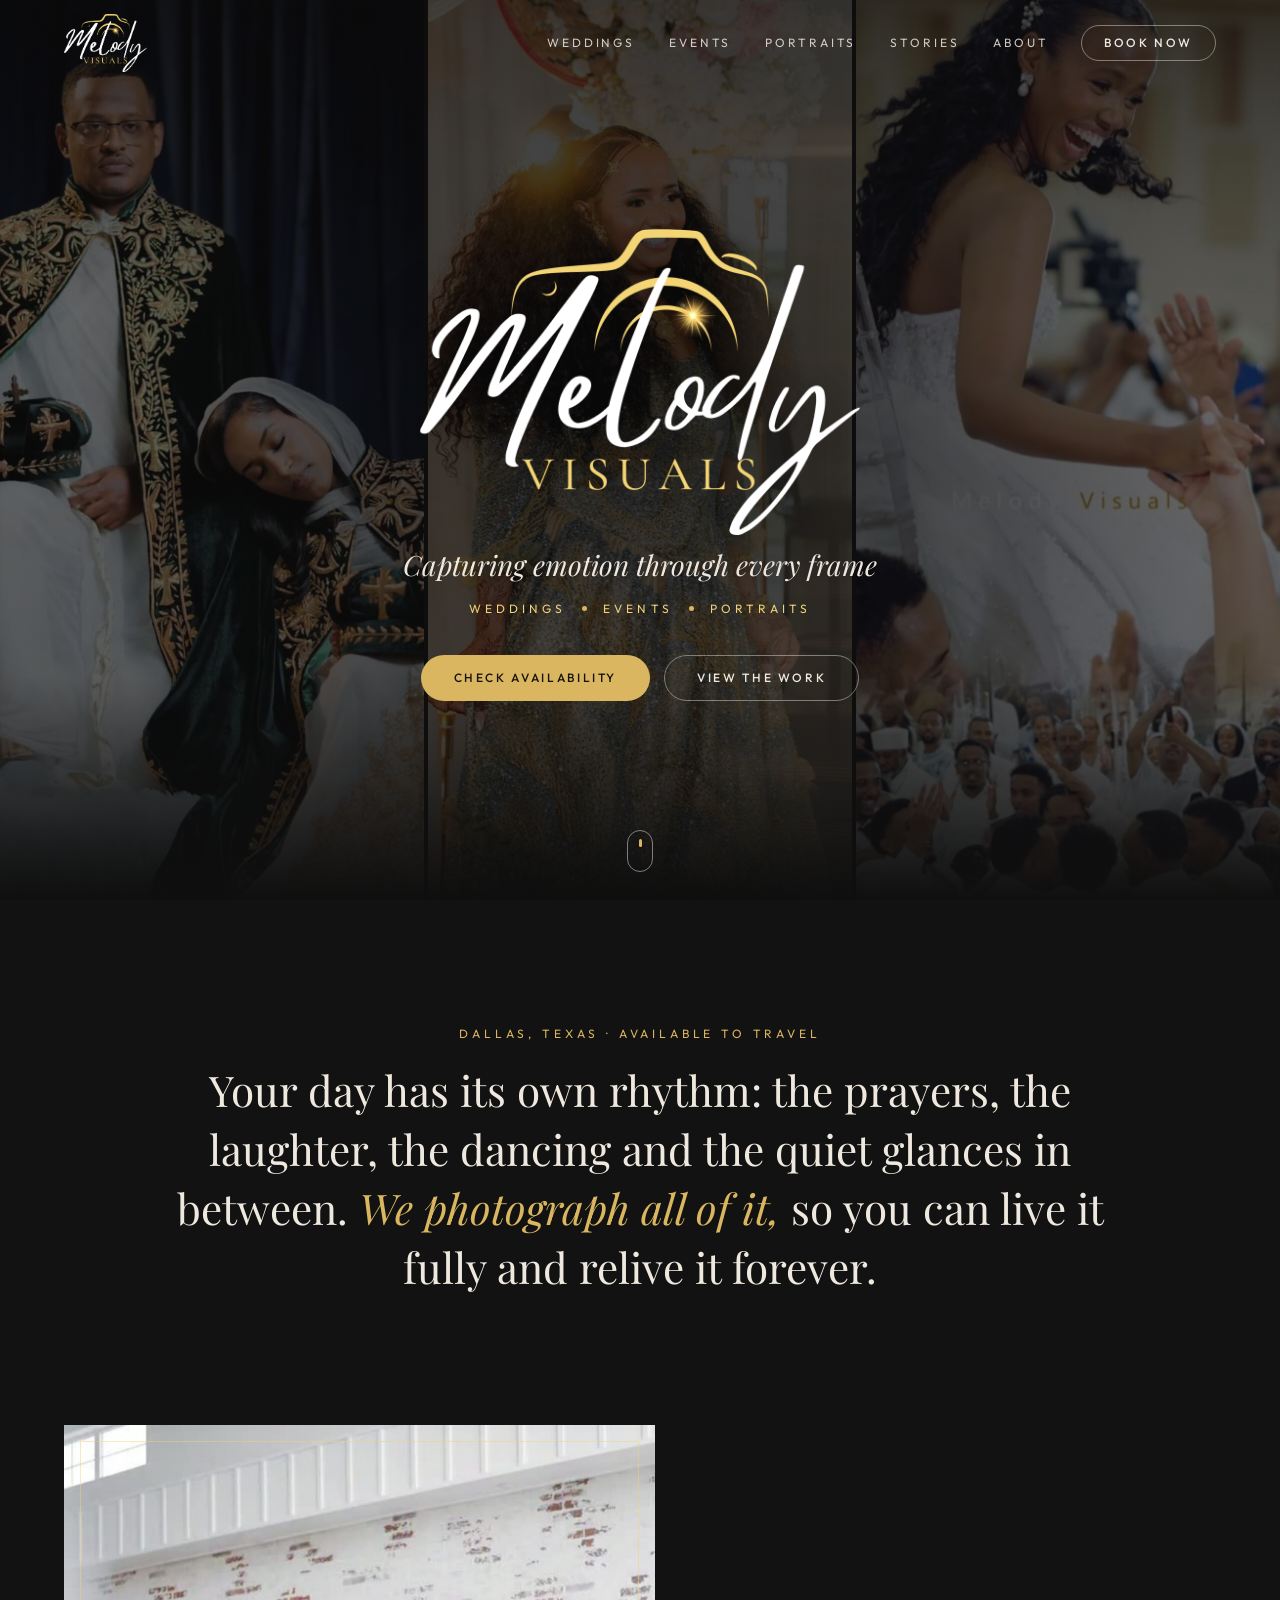
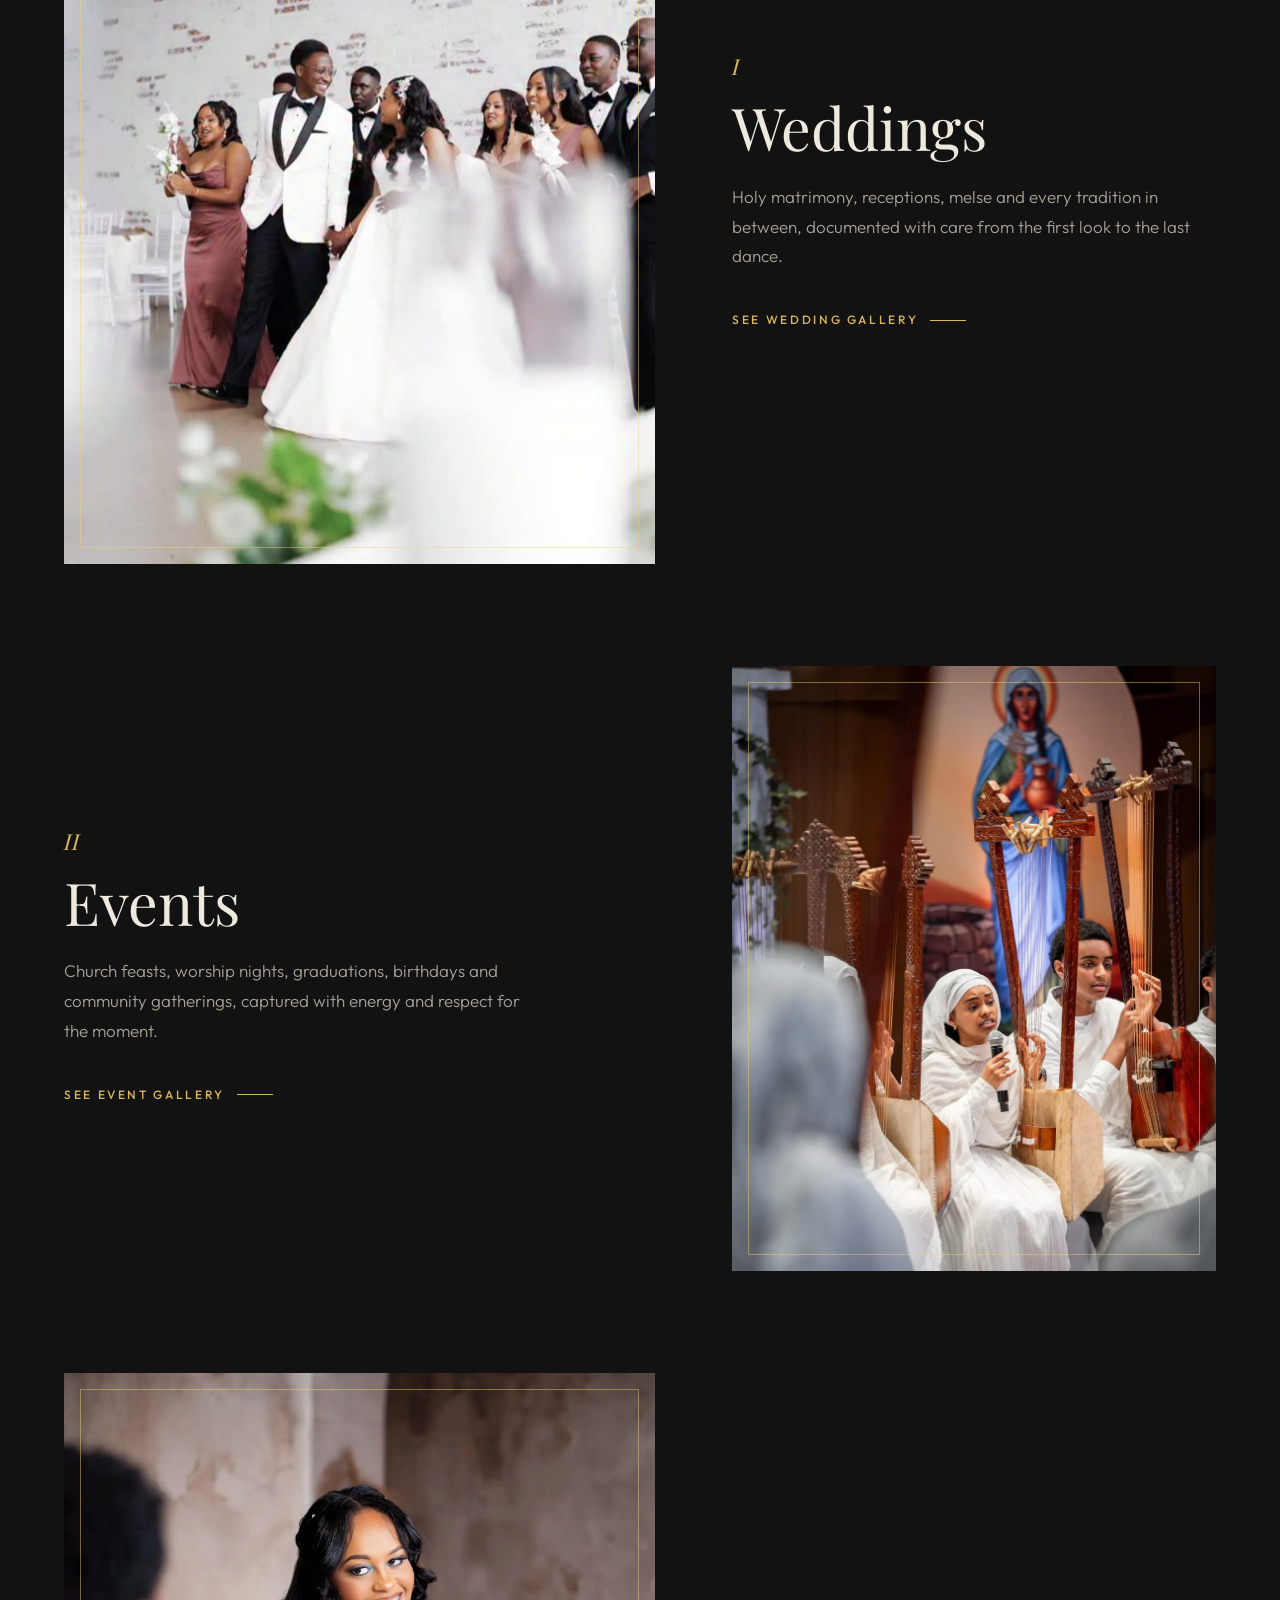
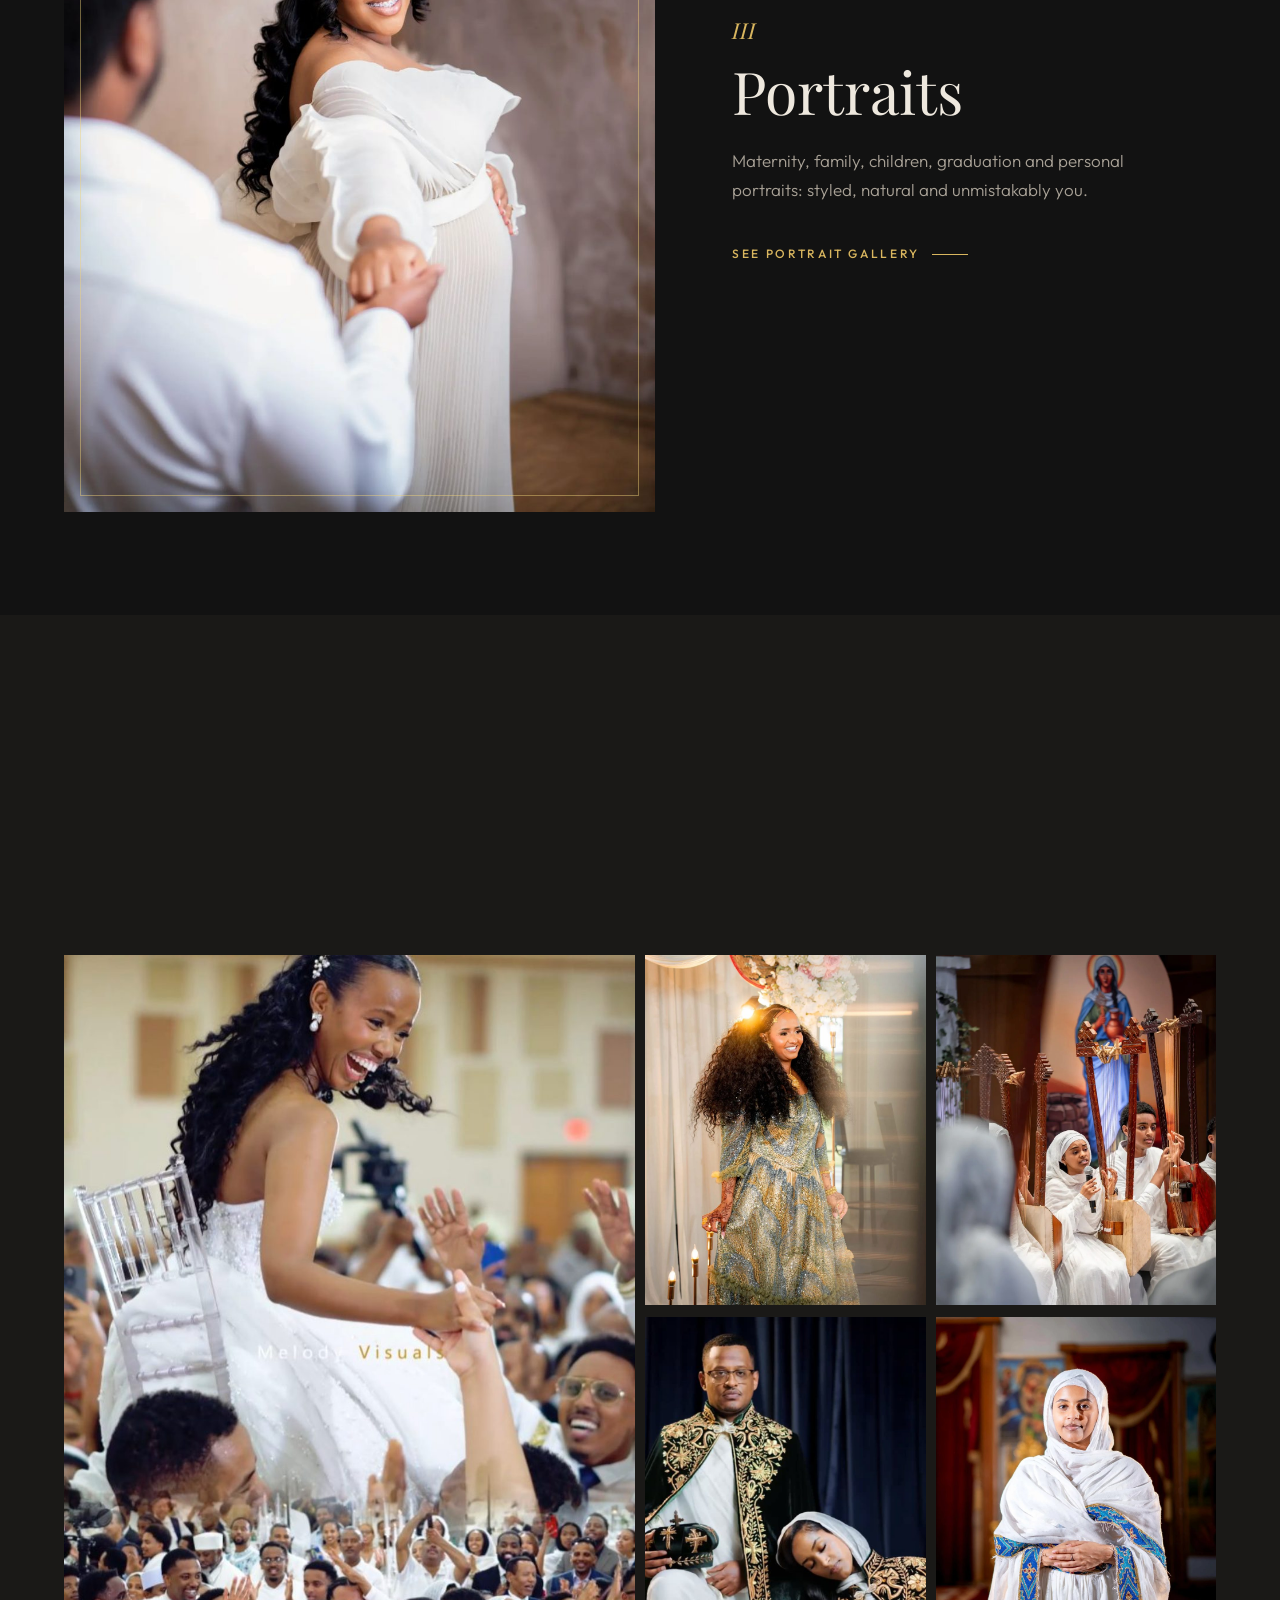
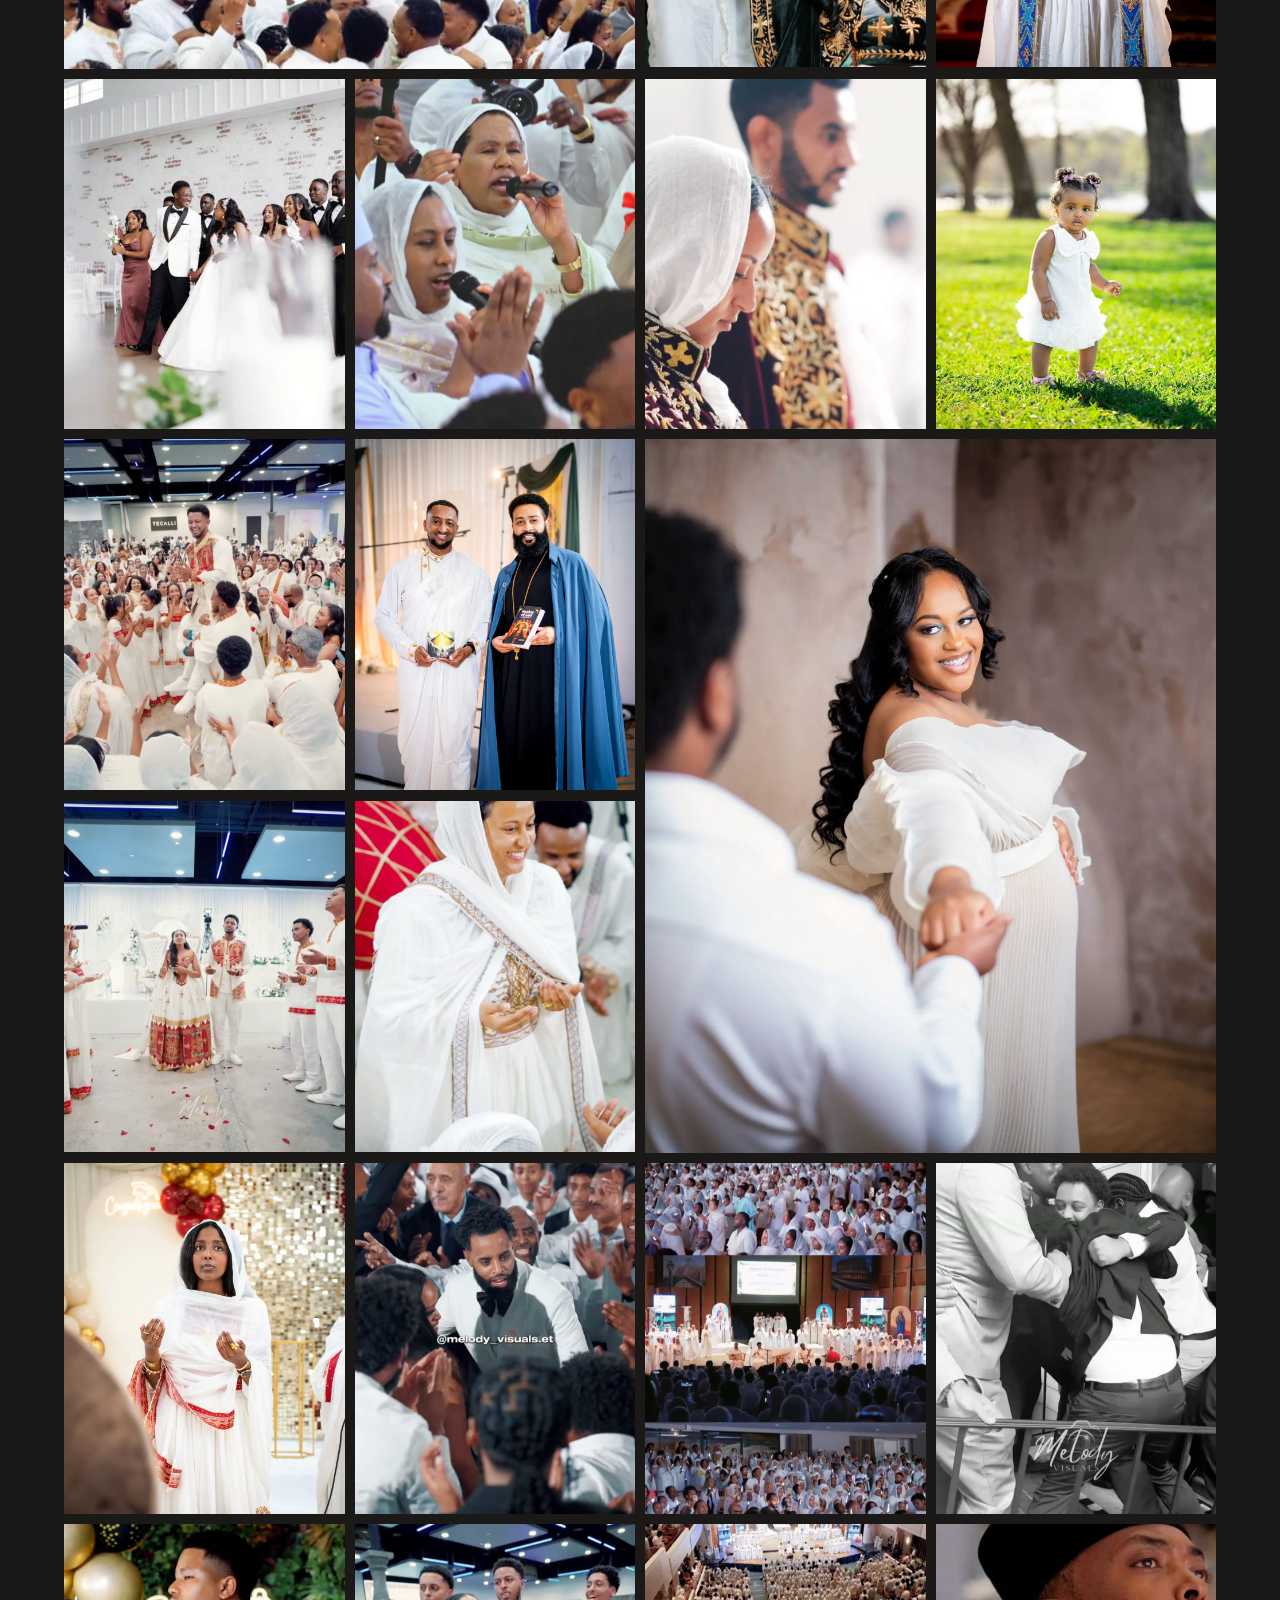
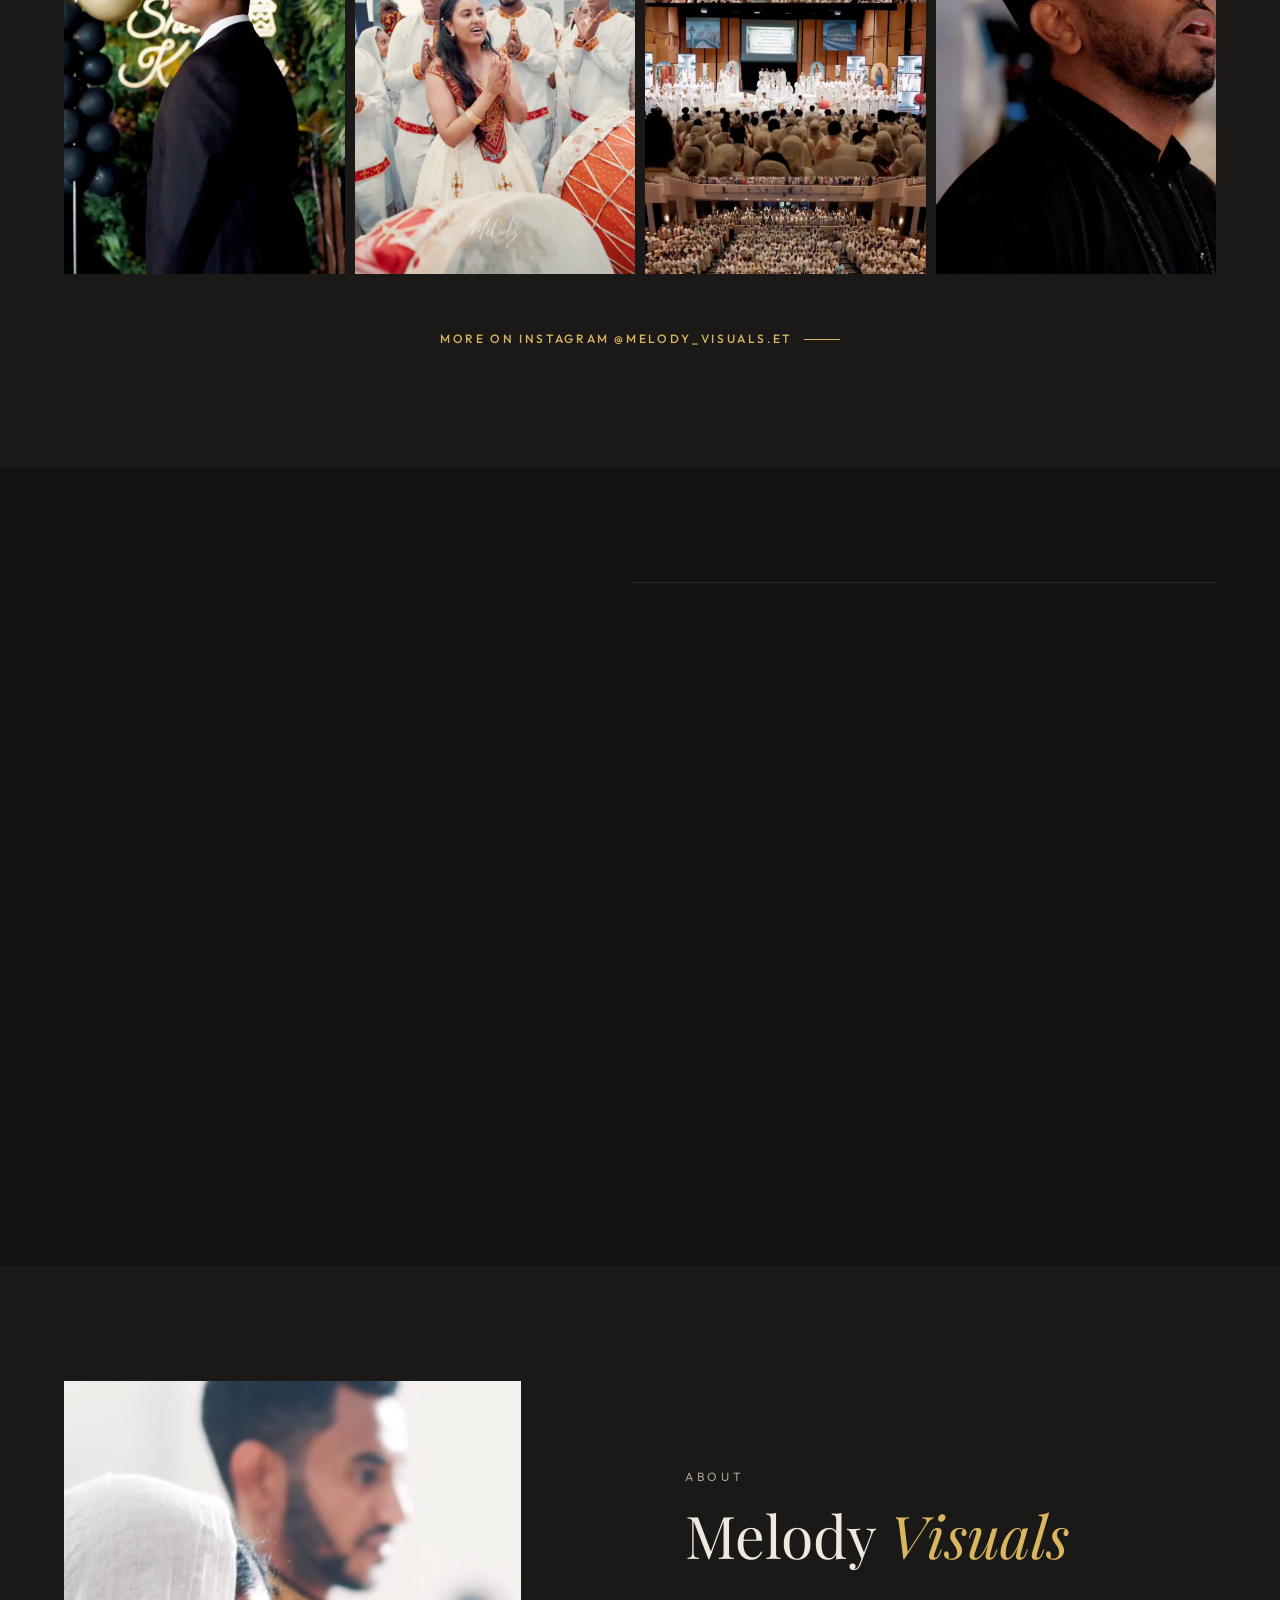
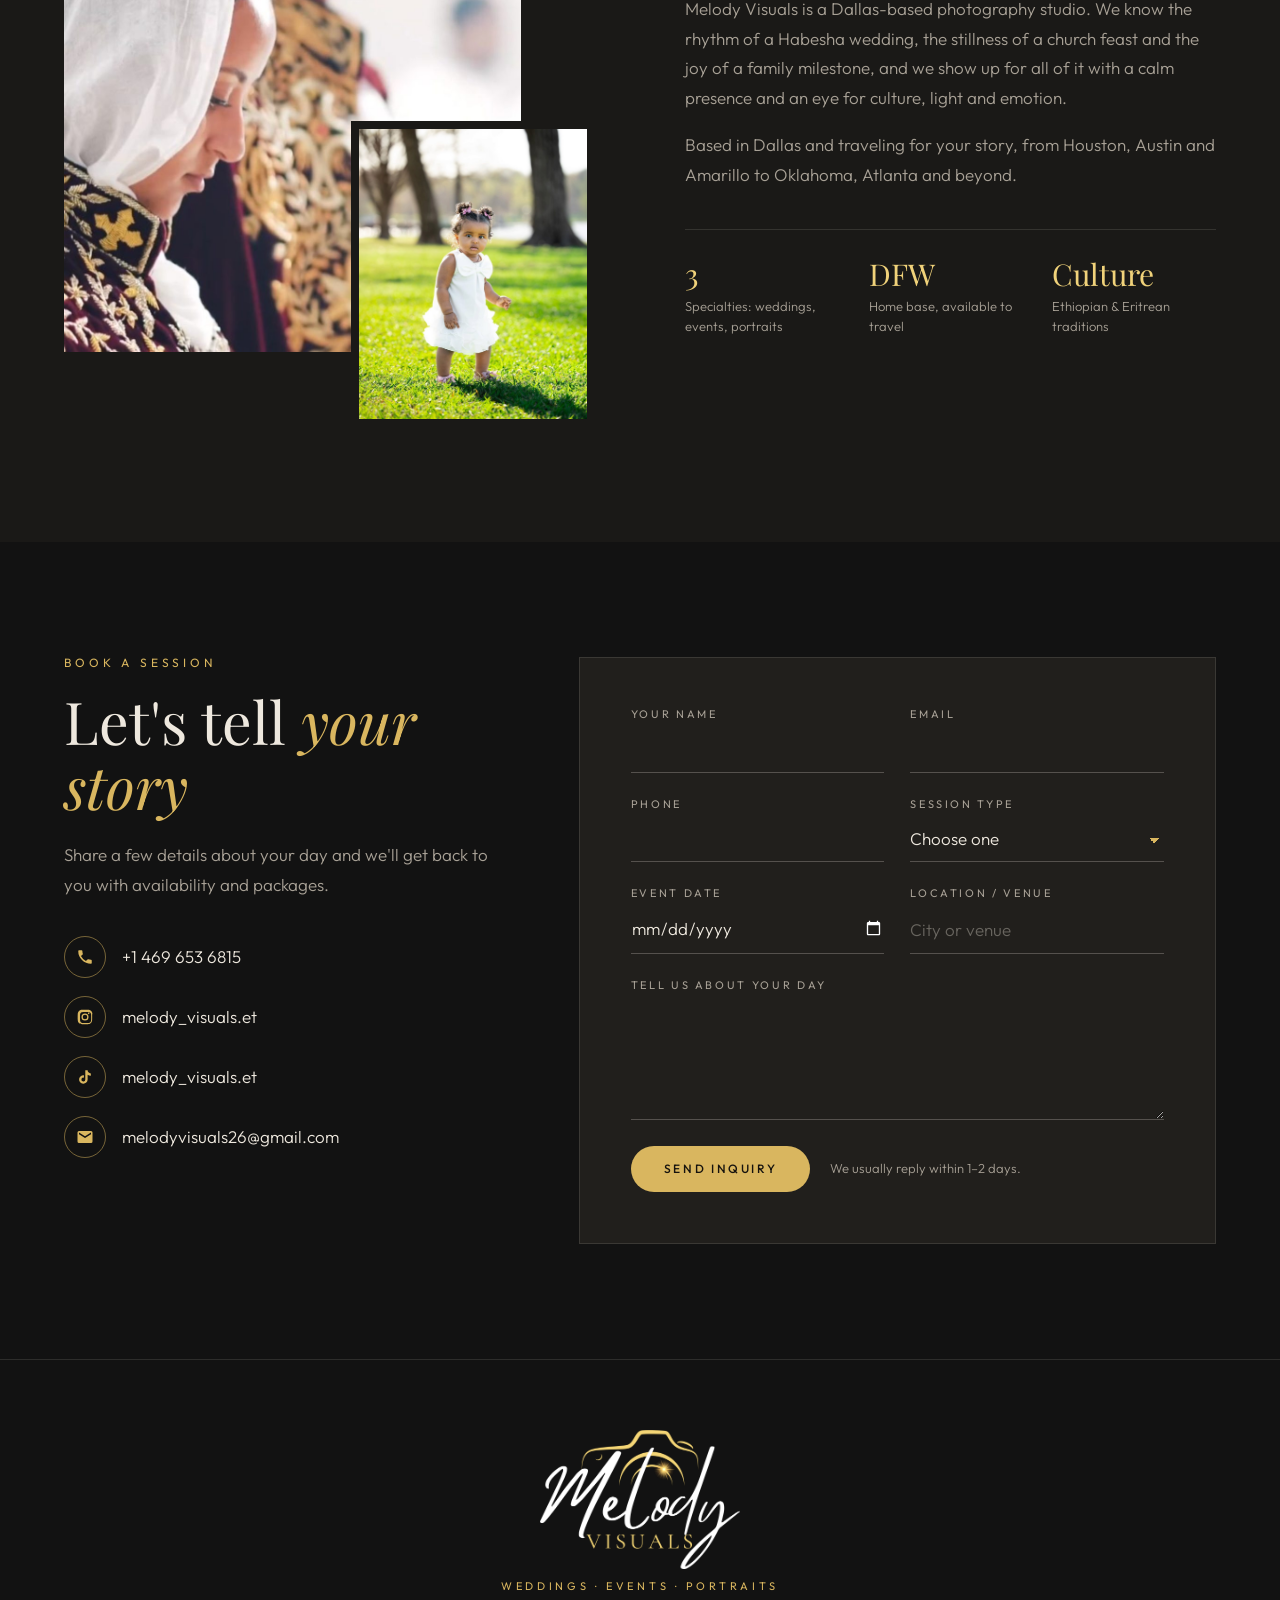
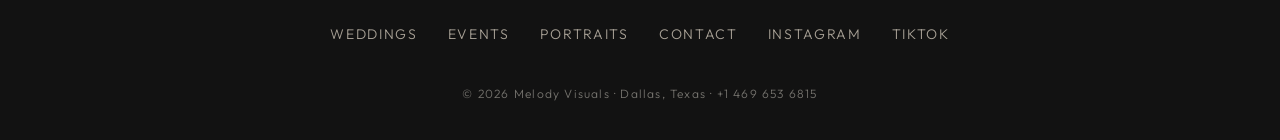
==== commit ad62bdc9: "Add files via upload" ====
--- a/index.html
+++ b/index.html
@@ -4,11 +4,11 @@
 <meta charset="utf-8">
 <meta name="viewport" content="width=device-width, initial-scale=1">
 <title>Melody Visuals | Wedding, Event &amp; Portrait Photography · Dallas, TX</title>
-<meta name="description" content="Melody Visuals captures emotion through every frame — wedding, event and portrait photography and films based in Dallas, Texas, traveling wherever your story takes us.">
-<meta name="theme-color" content="#F8F4EE">
+<meta name="description" content="Melody Visuals captures emotion through every frame: wedding, event and portrait photography based in Dallas, Texas, available to travel.">
+<meta name="theme-color" content="#121212">
 <link rel="canonical" href="https://melodyvisuals.com/">
 <meta property="og:title" content="Melody Visuals | Weddings · Events · Portraits">
-<meta property="og:description" content="Capturing emotion through every frame. Photography &amp; films based in Dallas, TX.">
+<meta property="og:description" content="Capturing emotion through every frame. Photography based in Dallas, TX.">
 <meta property="og:image" content="https://melodyvisuals.com/img/wedding-3.jpg">
 <meta property="og:url" content="https://melodyvisuals.com/">
 <meta property="og:type" content="website">
@@ -16,13 +16,13 @@
 <link rel="apple-touch-icon" href="img/favicon.png">
 <link rel="preconnect" href="https://fonts.googleapis.com">
 <link rel="preconnect" href="https://fonts.gstatic.com" crossorigin>
-<link href="https://fonts.googleapis.com/css2?family=Cormorant+Garamond:ital,wght@0,300;0,400;0,500;1,300;1,400&family=Jost:wght@300;400;500&display=swap" rel="stylesheet">
-<link rel="stylesheet" href="styles.css">
+<link href="https://fonts.googleapis.com/css2?family=Playfair+Display:ital,wght@0,400;0,500;1,400&family=Outfit:wght@300;400;500&display=swap" rel="stylesheet">
+<link rel="stylesheet" href="styles.css?v=3">
 </head>
 <body>
 
-<header class="site-header" id="top">
-  <a href="#top" class="brand" aria-label="Melody Visuals home"><img src="img/logo-dark.png" alt="Melody Visuals" width="900" height="626"></a>
+<header class="site-header">
+  <a href="#top" class="brand" aria-label="Melody Visuals home"><img src="img/logo-light.png" alt="Melody Visuals" width="900" height="626"></a>
   <nav class="nav" aria-label="Main">
     <a href="#weddings">Weddings</a>
     <a href="#events">Events</a>
@@ -30,7 +30,7 @@
     <a href="#stories">Stories</a>
     <a href="#about">About</a>
   </nav>
-  <a href="#contact" class="btn btn-dark btn-sm">Book Now</a>
+  <a href="#contact" class="btn btn-outline btn-sm book">Book Now</a>
   <button class="menu-toggle" aria-label="Open menu" aria-expanded="false"><span></span><span></span></button>
 </header>
 
@@ -40,69 +40,72 @@
   <a href="#portraits">Portraits</a>
   <a href="#stories">Stories</a>
   <a href="#about">About</a>
-  <a href="#contact">Contact</a>
+  <a href="#contact" class="mm-cta">Book Now</a>
 </div>
 
-<main>
+<main id="top">
   <!-- HERO -->
   <section class="hero">
-    <div class="hero-text">
-      <p class="eyebrow"><span class="rule"></span>Melody Visuals · Dallas, Texas</p>
-      <h1>Every frame,<br><em>a melody.</em></h1>
-      <p class="lead">Wedding, event and portrait photography &amp; films that hold on to the feeling — the laughter, the prayers, the dancing and the quiet in-between moments you'll want to live again.</p>
+    <div class="slides" aria-hidden="true">
+      <div class="slide is-on" style="background-image:url('img/couple-full.jpg');background-position:center 30%"></div>
+      <div class="slide" style="background-image:url('img/portrait-2.jpg');background-position:center 20%"></div>
+      <div class="slide" style="background-image:url('img/wedding-1.jpg');background-position:center 10%"></div>
+      <div class="slide" style="background-image:url('img/portrait-4.jpg');background-position:center 25%"></div>
+    </div>
+    <div class="hero-inner">
+      <img class="hero-logo" src="img/logo-light.png" alt="Melody Visuals" width="900" height="626">
+      <p class="hero-tag">Capturing emotion through every frame</p>
+      <p class="hero-cats">Weddings <i></i> Events <i></i> Portraits</p>
       <div class="actions">
-        <a href="#contact" class="btn btn-dark">Make a Reservation</a>
-        <a href="#portfolio" class="btn btn-ghost">View Portfolio</a>
-      </div>
-    </div>
-    <div class="hero-media">
-      <figure class="hm hm-1"><img src="img/wedding-3.jpg" alt="Couple in traditional Ethiopian royal capes and crowns"></figure>
-      <figure class="hm hm-2"><img src="img/wedding-1.jpg" alt="Joyful bride lifted on a chair by wedding guests"></figure>
-      <figure class="hm hm-3"><img src="img/portrait-2.jpg" alt="Woman in a sparkling gown in golden light"></figure>
-      <div class="badge">Films · Portraits · Weddings · Events</div>
-    </div>
-  </section>
-
-  <div class="marquee" aria-hidden="true">
-    <div class="marquee-track">
-      <span>Weddings</span><i>✦</i><span>Events</span><i>✦</i><span>Portraits</span><i>✦</i><span>Films</span><i>✦</i>
-      <span>Weddings</span><i>✦</i><span>Events</span><i>✦</i><span>Portraits</span><i>✦</i><span>Films</span><i>✦</i>
-      <span>Weddings</span><i>✦</i><span>Events</span><i>✦</i><span>Portraits</span><i>✦</i><span>Films</span><i>✦</i>
-    </div>
-  </div>
+        <a href="#contact" class="btn btn-gold">Check Availability</a>
+        <a href="#portfolio" class="btn btn-outline">View the Work</a>
+      </div>
+    </div>
+    <a href="#intro" class="scroll-cue" aria-label="Scroll down"><span></span></a>
+  </section>
+
+  <!-- INTRO -->
+  <section class="intro" id="intro">
+    <p class="kicker">Dallas, Texas · Available to travel</p>
+    <p class="statement">Your day has its own rhythm: the prayers, the laughter, the dancing and the quiet glances in between. <em>We photograph all of it,</em> so you can live it fully and relive it forever.</p>
+  </section>
 
   <!-- SERVICES -->
-  <section class="section services">
-    <div class="split-head">
-      <div>
-        <p class="eyebrow">What we capture</p>
-        <h2>Three ways to<br>tell your story.</h2>
-      </div>
-      <p class="muted">From the melse and the church ceremony to graduations, worship nights and family milestones, we photograph and film with a calm presence and an eye for culture, light and emotion.</p>
-    </div>
-    <div class="service-grid">
-      <a class="service" href="#weddings">
-        <img src="img/wedding-2.jpg" alt="Bride and groom with their wedding party" loading="lazy">
-        <div class="service-body"><span class="num">01</span><h3>Weddings</h3><p>Holy matrimony, receptions, melse and every tradition in between — documented from first look to last dance.</p><span class="link">See weddings →</span></div>
-      </a>
-      <a class="service" href="#events">
-        <img src="img/event-2.jpg" alt="Young musicians playing traditional begena harps" loading="lazy">
-        <div class="service-body"><span class="num">02</span><h3>Events</h3><p>Church feasts, concerts, graduations, birthdays and community gatherings captured with energy and care.</p><span class="link">See events →</span></div>
-      </a>
-      <a class="service" href="#portraits">
-        <img src="img/portrait-1.jpg" alt="Maternity portrait in a soft white gown" loading="lazy">
-        <div class="service-body"><span class="num">03</span><h3>Portraits</h3><p>Maternity, family, kids, graduation and personal portraits — styled, natural and unmistakably you.</p><span class="link">See portraits →</span></div>
-      </a>
-    </div>
+  <section class="services" aria-label="Services">
+    <article class="svc" id="svc-weddings">
+      <div class="svc-img"><img src="img/wedding-2.jpg" alt="Bride and groom with their wedding party" loading="lazy"></div>
+      <div class="svc-text">
+        <span class="svc-num">I</span>
+        <h2>Weddings</h2>
+        <p>Holy matrimony, receptions, melse and every tradition in between, documented with care from the first look to the last dance.</p>
+        <a class="text-link" href="#weddings">See wedding gallery</a>
+      </div>
+    </article>
+    <article class="svc flip" id="svc-events">
+      <div class="svc-img"><img src="img/event-2.jpg" alt="Young musicians playing traditional begena harps" loading="lazy"></div>
+      <div class="svc-text">
+        <span class="svc-num">II</span>
+        <h2>Events</h2>
+        <p>Church feasts, worship nights, graduations, birthdays and community gatherings, captured with energy and respect for the moment.</p>
+        <a class="text-link" href="#events">See event gallery</a>
+      </div>
+    </article>
+    <article class="svc" id="svc-portraits">
+      <div class="svc-img"><img src="img/portrait-1.jpg" alt="Maternity portrait in a soft white gown" loading="lazy"></div>
+      <div class="svc-text">
+        <span class="svc-num">III</span>
+        <h2>Portraits</h2>
+        <p>Maternity, family, children, graduation and personal portraits: styled, natural and unmistakably you.</p>
+        <a class="text-link" href="#portraits">See portrait gallery</a>
+      </div>
+    </article>
   </section>
 
   <!-- PORTFOLIO -->
-  <section class="section portfolio" id="portfolio">
-    <div class="split-head">
-      <div>
-        <p class="eyebrow">Portfolio</p>
-        <h2>Love, faith &amp; joy<br><em>captured in frame.</em></h2>
-      </div>
+  <section class="portfolio" id="portfolio">
+    <div class="sec-head center">
+      <p class="kicker">Portfolio</p>
+      <h2>Selected <em>work</em></h2>
       <div class="filters" role="tablist" aria-label="Filter portfolio">
         <button class="filter is-active" data-filter="all" role="tab" aria-selected="true">All</button>
         <button class="filter" data-filter="wedding" role="tab" aria-selected="false">Weddings</button>
@@ -110,101 +113,69 @@
         <button class="filter" data-filter="portrait" role="tab" aria-selected="false">Portraits</button>
       </div>
     </div>
-
     <span id="weddings" class="anchor"></span><span id="events" class="anchor"></span><span id="portraits" class="anchor"></span>
     <div class="gallery" id="gallery"></div>
-
-    <div class="center"><a class="btn btn-ghost" href="https://www.instagram.com/melody_visuals.et/" target="_blank" rel="noopener">More on Instagram</a></div>
-  </section>
-
-  <!-- STORIES / TESTIMONIALS -->
-  <section class="section stories" id="stories">
-    <div class="split-head">
-      <div>
-        <p class="eyebrow">Love stories</p>
-        <h2>Real couples.<br><em>Real stories.</em></h2>
-      </div>
-      <p class="muted">Every celebration is different — the families, the songs, the traditions. Here are a few of the couples who trusted Melody Visuals with their day.</p>
+    <div class="center more"><a class="text-link" href="https://www.instagram.com/melody_visuals.et/" target="_blank" rel="noopener">More on Instagram @melody_visuals.et</a></div>
+  </section>
+
+  <!-- STORIES -->
+  <section class="stories" id="stories">
+    <div class="stories-grid">
+      <div class="stories-intro">
+        <p class="kicker">Love stories</p>
+        <h2>Couples who <em>trusted us</em> with their day</h2>
+        <p class="muted">Every celebration is different: the families, the songs, the traditions. These are a few of the stories we've been honored to photograph.</p>
+        <a href="#contact" class="btn btn-gold">Tell us your story</a>
+      </div>
+      <ol class="couple-list">
+        <li><span>01</span><h3>Minte &amp; Nani</h3><p>Holy matrimony · Dallas, TX</p></li>
+        <li><span>02</span><h3>Benny &amp; Heven</h3><p>Holy matrimony</p></li>
+        <li><span>03</span><h3>Yamlak &amp; Mathias</h3><p>Wedding celebration</p></li>
+        <li><span>04</span><h3>Olivier &amp; Martha</h3><p>Wedding celebration</p></li>
+        <li><span>05</span><h3>Mequanent &amp; Hermela</h3><p>Wedding celebration</p></li>
+      </ol>
     </div>
 
     <!-- Client reviews: add quotes to the REVIEWS list in script.js and this block appears automatically. -->
     <div class="reviews" id="reviews" hidden>
-      <div class="review-card">
-        <span class="quote-mark">“</span>
-        <p class="review-text" id="review-text"></p>
-        <p class="review-name" id="review-name"></p>
-        <p class="review-meta" id="review-meta"></p>
-        <div class="review-nav"><button id="rev-prev" aria-label="Previous review">←</button><span id="rev-count"></span><button id="rev-next" aria-label="Next review">→</button></div>
-      </div>
-    </div>
-
-    <div class="couples">
-      <div class="couple"><span class="c-num">01</span><h3>Minte &amp; Nani</h3><p>Holy matrimony · Dallas, Texas</p></div>
-      <div class="couple"><span class="c-num">02</span><h3>Benny &amp; Heven</h3><p>Holy matrimony</p></div>
-      <div class="couple"><span class="c-num">03</span><h3>Yamlak &amp; Mathias</h3><p>Wedding celebration</p></div>
-      <div class="couple"><span class="c-num">04</span><h3>Olivier &amp; Martha</h3><p>Wedding celebration</p></div>
-      <div class="couple"><span class="c-num">05</span><h3>Mequanent &amp; Hermela</h3><p>Wedding celebration</p></div>
-      <div class="couple"><span class="c-num">06</span><h3>Your story</h3><p><a href="#contact">Let's make it next →</a></p></div>
-    </div>
-
-    <div class="film">
-      <img src="img/wedding-9.jpg" alt="Bride clapping with groomsmen in traditional attire" loading="lazy">
-      <div class="film-overlay">
-        <p class="eyebrow light">Films</p>
-        <h3>Watch the full experience</h3>
-        <a class="play" href="https://youtu.be/VVw_e8Q2C38" target="_blank" rel="noopener" aria-label="Watch on YouTube">▶</a>
-      </div>
+      <p class="quote-mark">“</p>
+      <p class="review-text" id="review-text"></p>
+      <p class="review-name" id="review-name"></p>
+      <p class="review-meta" id="review-meta"></p>
+      <div class="review-nav"><button id="rev-prev" aria-label="Previous review">←</button><span id="rev-count"></span><button id="rev-next" aria-label="Next review">→</button></div>
     </div>
   </section>
 
   <!-- ABOUT -->
-  <section class="section about" id="about">
+  <section class="about" id="about">
     <div class="about-media">
-      <img src="img/wedding-4.jpg" alt="Bride and groom during an Orthodox wedding ceremony" loading="lazy">
-      <img class="about-logo" src="img/logo-light.png" alt="" aria-hidden="true">
+      <img class="am-1" src="img/wedding-4.jpg" alt="Bride and groom during an Orthodox wedding ceremony" loading="lazy">
+      <img class="am-2" src="img/portrait-5.jpg" alt="Toddler in a white dress in a park" loading="lazy">
     </div>
     <div class="about-text">
-      <p class="eyebrow">About Melody Visuals</p>
-      <h2>Capturing emotion<br><em>through every frame.</em></h2>
-      <p>Melody Visuals is a photography and film studio based in Dallas, Texas. We know the rhythm of a Habesha wedding, the hush of a church feast and the joy of a family milestone — and we're there for all of it, so you can be fully present.</p>
-      <p>Based in Dallas and traveling for your story — from Houston, Austin and Amarillo to Oklahoma, Atlanta and beyond.</p>
+      <p class="kicker">About</p>
+      <h2>Melody <em>Visuals</em></h2>
+      <p>Melody Visuals is a Dallas-based photography studio. We know the rhythm of a Habesha wedding, the stillness of a church feast and the joy of a family milestone, and we show up for all of it with a calm presence and an eye for culture, light and emotion.</p>
+      <p>Based in Dallas and traveling for your story, from Houston, Austin and Amarillo to Oklahoma, Atlanta and beyond.</p>
       <ul class="facts">
-        <li><strong>Photo + Film</strong><span>Both, by one team</span></li>
-        <li><strong>Dallas, TX</strong><span>Available to travel</span></li>
-        <li><strong>Culture-first</strong><span>Ethiopian &amp; Eritrean traditions</span></li>
+        <li><strong>3</strong><span>Specialties: weddings, events, portraits</span></li>
+        <li><strong>DFW</strong><span>Home base, available to travel</span></li>
+        <li><strong>Culture</strong><span>Ethiopian &amp; Eritrean traditions</span></li>
       </ul>
     </div>
   </section>
 
-  <!-- CTA -->
-  <section class="cta">
-    <p class="eyebrow light">Ready to begin?</p>
-    <h2>Turn your moments into<br><em>timeless memories.</em></h2>
-    <div class="actions center-actions">
-      <a href="#contact" class="btn btn-gold">Check Availability</a>
-      <a href="tel:+14696536815" class="btn btn-ghost-light">Call +1 469 653 6815</a>
-    </div>
-  </section>
-
   <!-- CONTACT -->
-  <section class="section contact" id="contact">
+  <section class="contact" id="contact">
     <div class="contact-info">
-      <p class="eyebrow">Contact</p>
-      <h2>Let's tell<br><em>your story.</em></h2>
+      <p class="kicker">Book a session</p>
+      <h2>Let's tell <em>your story</em></h2>
       <p class="muted">Share a few details about your day and we'll get back to you with availability and packages.</p>
       <ul class="channels">
-        <li><span class="ic">
-          <svg viewBox="0 0 24 24" aria-hidden="true"><path d="M6.6 10.8a15.1 15.1 0 0 0 6.6 6.6l2.2-2.2c.3-.3.7-.4 1-.2 1.1.4 2.3.6 3.6.6.6 0 1 .4 1 1V20c0 .6-.4 1-1 1A17 17 0 0 1 3 4c0-.6.4-1 1-1h3.5c.6 0 1 .4 1 1 0 1.3.2 2.5.6 3.6.1.3 0 .7-.2 1l-2.3 2.2z"/></svg>
-        </span><a href="tel:+14696536815">+1 469 653 6815</a></li>
-        <li><span class="ic">
-          <svg viewBox="0 0 24 24" aria-hidden="true"><path d="M12 7.3a4.7 4.7 0 1 0 0 9.4 4.7 4.7 0 0 0 0-9.4zm0 7.7a3 3 0 1 1 0-6 3 3 0 0 1 0 6zm6-7.9a1.1 1.1 0 1 1-2.2 0 1.1 1.1 0 0 1 2.2 0zM21.9 8.2c-.1-1.6-.4-3-1.6-4.2S17.4 2.4 15.8 2.3C14.2 2.2 9.8 2.2 8.2 2.3 6.6 2.4 5.2 2.7 4 3.9S2.4 6.6 2.3 8.2c-.1 1.6-.1 6 0 7.6.1 1.6.4 3 1.6 4.2s2.6 1.5 4.2 1.6c1.6.1 6 .1 7.6 0 1.6-.1 3-.4 4.2-1.6s1.5-2.6 1.6-4.2c.1-1.6.1-6 0-7.6zM19.8 18a3 3 0 0 1-1.7 1.7c-1.2.5-4 .4-5.3.4s-4.1.1-5.3-.4A3 3 0 0 1 5.8 18c-.5-1.2-.4-4-.4-5.3s-.1-4.1.4-5.3A3 3 0 0 1 7.5 5.7c1.2-.5 4-.4 5.3-.4s4.1-.1 5.3.4a3 3 0 0 1 1.7 1.7c.5 1.2.4 4 .4 5.3s.1 4.1-.4 5.3z"/></svg>
-        </span><a href="https://www.instagram.com/melody_visuals.et/" target="_blank" rel="noopener">melody_visuals.et</a></li>
-        <li><span class="ic">
-          <svg viewBox="0 0 24 24" aria-hidden="true"><path d="M16.6 5.8A4.3 4.3 0 0 1 15.5 3h-3.1v12.4a2.6 2.6 0 1 1-1.8-2.5V9.7a5.7 5.7 0 1 0 4.9 5.7V9a7.3 7.3 0 0 0 4.3 1.4V7.3a4.3 4.3 0 0 1-3.2-1.5z"/></svg>
-        </span><a href="https://www.tiktok.com/@melody_visuals.et" target="_blank" rel="noopener">melody_visuals.et</a></li>
-        <li><span class="ic">
-          <svg viewBox="0 0 24 24" aria-hidden="true"><path d="M20 4H4a2 2 0 0 0-2 2v12a2 2 0 0 0 2 2h16a2 2 0 0 0 2-2V6a2 2 0 0 0-2-2zm0 4.2-8 5-8-5V6l8 5 8-5v2.2z"/></svg>
-        </span><a href="mailto:melodyvisuals26@gmail.com">melodyvisuals26@gmail.com</a></li>
+        <li><span class="ic"><svg viewBox="0 0 24 24" aria-hidden="true"><path d="M6.6 10.8a15.1 15.1 0 0 0 6.6 6.6l2.2-2.2c.3-.3.7-.4 1-.2 1.1.4 2.3.6 3.6.6.6 0 1 .4 1 1V20c0 .6-.4 1-1 1A17 17 0 0 1 3 4c0-.6.4-1 1-1h3.5c.6 0 1 .4 1 1 0 1.3.2 2.5.6 3.6.1.3 0 .7-.2 1l-2.3 2.2z"/></svg></span><a href="tel:+14696536815">+1 469 653 6815</a></li>
+        <li><span class="ic"><svg viewBox="0 0 24 24" aria-hidden="true"><path d="M12 7.3a4.7 4.7 0 1 0 0 9.4 4.7 4.7 0 0 0 0-9.4zm0 7.7a3 3 0 1 1 0-6 3 3 0 0 1 0 6zm6-7.9a1.1 1.1 0 1 1-2.2 0 1.1 1.1 0 0 1 2.2 0zM21.9 8.2c-.1-1.6-.4-3-1.6-4.2S17.4 2.4 15.8 2.3C14.2 2.2 9.8 2.2 8.2 2.3 6.6 2.4 5.2 2.7 4 3.9S2.4 6.6 2.3 8.2c-.1 1.6-.1 6 0 7.6.1 1.6.4 3 1.6 4.2s2.6 1.5 4.2 1.6c1.6.1 6 .1 7.6 0 1.6-.1 3-.4 4.2-1.6s1.5-2.6 1.6-4.2c.1-1.6.1-6 0-7.6zM19.8 18a3 3 0 0 1-1.7 1.7c-1.2.5-4 .4-5.3.4s-4.1.1-5.3-.4A3 3 0 0 1 5.8 18c-.5-1.2-.4-4-.4-5.3s-.1-4.1.4-5.3A3 3 0 0 1 7.5 5.7c1.2-.5 4-.4 5.3-.4s4.1-.1 5.3.4a3 3 0 0 1 1.7 1.7c.5 1.2.4 4 .4 5.3s.1 4.1-.4 5.3z"/></svg></span><a href="https://www.instagram.com/melody_visuals.et/" target="_blank" rel="noopener">melody_visuals.et</a></li>
+        <li><span class="ic"><svg viewBox="0 0 24 24" aria-hidden="true"><path d="M16.6 5.8A4.3 4.3 0 0 1 15.5 3h-3.1v12.4a2.6 2.6 0 1 1-1.8-2.5V9.7a5.7 5.7 0 1 0 4.9 5.7V9a7.3 7.3 0 0 0 4.3 1.4V7.3a4.3 4.3 0 0 1-3.2-1.5z"/></svg></span><a href="https://www.tiktok.com/@melody_visuals.et" target="_blank" rel="noopener">melody_visuals.et</a></li>
+        <li><span class="ic"><svg viewBox="0 0 24 24" aria-hidden="true"><path d="M20 4H4a2 2 0 0 0-2 2v12a2 2 0 0 0 2 2h16a2 2 0 0 0 2-2V6a2 2 0 0 0-2-2zm0 4.2-8 5-8-5V6l8 5 8-5v2.2z"/></svg></span><a href="mailto:melodyvisuals26@gmail.com">melodyvisuals26@gmail.com</a></li>
       </ul>
     </div>
 
@@ -213,45 +184,43 @@
       <input type="hidden" name="_next" value="https://melodyvisuals.com/thanks.html">
       <input type="hidden" name="_template" value="table">
       <input type="text" name="_honey" class="hp" tabindex="-1" autocomplete="off" aria-hidden="true">
-
       <div class="row">
-        <label>Your name<input type="text" name="name" required autocomplete="name"></label>
-        <label>Email<input type="email" name="email" required autocomplete="email"></label>
+        <label><span>Your name</span><input type="text" name="name" required autocomplete="name"></label>
+        <label><span>Email</span><input type="email" name="email" required autocomplete="email"></label>
       </div>
       <div class="row">
-        <label>Phone<input type="tel" name="phone" autocomplete="tel"></label>
-        <label>Session type
+        <label><span>Phone</span><input type="tel" name="phone" autocomplete="tel"></label>
+        <label><span>Session type</span>
           <select name="session_type" required>
             <option value="" disabled selected>Choose one</option>
             <option>Wedding</option>
             <option>Event</option>
             <option>Portrait</option>
-            <option>Film / Video</option>
             <option>Other</option>
           </select>
         </label>
       </div>
       <div class="row">
-        <label>Event date<input type="date" name="event_date"></label>
-        <label>Location / venue<input type="text" name="location" placeholder="City or venue"></label>
-      </div>
-      <label>Tell us about your day<textarea name="message" rows="5" required></textarea></label>
-      <button type="submit" class="btn btn-dark">Send Inquiry</button>
-      <p class="fine">We usually reply within 1–2 days.</p>
+        <label><span>Event date</span><input type="date" name="event_date"></label>
+        <label><span>Location / venue</span><input type="text" name="location" placeholder="City or venue"></label>
+      </div>
+      <label><span>Tell us about your day</span><textarea name="message" rows="4" required></textarea></label>
+      <div class="form-foot">
+        <button type="submit" class="btn btn-gold">Send Inquiry</button>
+        <p class="fine">We usually reply within 1–2 days.</p>
+      </div>
     </form>
   </section>
 </main>
 
 <footer class="footer">
-  <div class="footer-top">
-    <img src="img/logo-light.png" alt="Melody Visuals" class="footer-logo" loading="lazy">
-    <div class="footer-cols">
-      <div><h4>Explore</h4><a href="#weddings">Weddings</a><a href="#events">Events</a><a href="#portraits">Portraits</a><a href="#stories">Stories</a></div>
-      <div><h4>Contact</h4><a href="tel:+14696536815">+1 469 653 6815</a><a href="mailto:melodyvisuals26@gmail.com">melodyvisuals26@gmail.com</a><span>Dallas, Texas</span></div>
-      <div><h4>Follow</h4><a href="https://www.instagram.com/melody_visuals.et/" target="_blank" rel="noopener">Instagram</a><a href="https://www.tiktok.com/@melody_visuals.et" target="_blank" rel="noopener">TikTok</a><a href="https://youtu.be/VVw_e8Q2C38" target="_blank" rel="noopener">YouTube</a></div>
-    </div>
-  </div>
-  <p class="copy">© <span id="year">2026</span> Melody Visuals. All rights reserved.</p>
+  <img src="img/logo-light.png" alt="Melody Visuals" class="footer-logo" loading="lazy">
+  <p class="footer-tag">Weddings · Events · Portraits</p>
+  <nav class="footer-links">
+    <a href="#weddings">Weddings</a><a href="#events">Events</a><a href="#portraits">Portraits</a><a href="#contact">Contact</a>
+    <a href="https://www.instagram.com/melody_visuals.et/" target="_blank" rel="noopener">Instagram</a><a href="https://www.tiktok.com/@melody_visuals.et" target="_blank" rel="noopener">TikTok</a>
+  </nav>
+  <p class="copy">© <span id="year">2026</span> Melody Visuals · Dallas, Texas · <a href="tel:+14696536815">+1 469 653 6815</a></p>
 </footer>
 
 <div class="lightbox" id="lightbox" hidden>
@@ -261,6 +230,6 @@
   <button class="lb-next" aria-label="Next">›</button>
 </div>
 
-<script src="script.js"></script>
+<script src="script.js?v=3"></script>
 </body>
 </html>
--- a/styles.css
+++ b/styles.css
@@ -1,225 +1,214 @@
 :root{
-  --cream:#F8F4EE;
-  --cream-2:#F1EADF;
-  --ink:#2F3133;
-  --ink-2:#55585B;
-  --gold:#B8924A;
-  --gold-soft:#EBCB78;
-  --brown:#2B2622;
-  --line:rgba(47,49,51,.14);
-  --serif:"Cormorant Garamond",Georgia,serif;
-  --sans:"Jost",system-ui,-apple-system,sans-serif;
-  --pad:clamp(16px,5vw,64px);
+  --bg:#121212;
+  --bg-2:#1A1917;
+  --panel:#211F1C;
+  --text:#EEE8DE;
+  --muted:#A8A196;
+  --gold:#D9B65F;
+  --gold-2:#F0D27A;
+  --line:rgba(238,232,222,.12);
+  --serif:"Playfair Display",Georgia,serif;
+  --sans:"Outfit",system-ui,-apple-system,sans-serif;
+  --pad:clamp(16px,5vw,72px);
 }
 *{box-sizing:border-box}
 html{scroll-behavior:smooth}
-body{margin:0;background:var(--cream);color:var(--ink);font:300 17px/1.7 var(--sans);-webkit-font-smoothing:antialiased;overflow-x:hidden}
+body{margin:0;background:var(--bg);color:var(--text);font:300 17px/1.75 var(--sans);-webkit-font-smoothing:antialiased;overflow-x:hidden}
 img{max-width:100%;display:block}
 a{color:inherit}
-h1,h2,h3{font-family:var(--serif);font-weight:300;line-height:1.05;margin:0;letter-spacing:-.01em}
-h1 em,h2 em{color:var(--gold);font-style:italic}
-h2{font-size:clamp(40px,5.4vw,72px)}
-.eyebrow{font:500 12px/1 var(--sans);letter-spacing:.28em;text-transform:uppercase;color:var(--gold);margin:0 0 22px;display:flex;align-items:center;gap:14px}
-.eyebrow .rule{width:40px;height:1px;background:var(--gold)}
-.eyebrow.light{color:var(--gold-soft);justify-content:center}
-.muted{color:var(--ink-2);max-width:52ch;margin:0}
-.center{text-align:center;margin-top:48px}
+h1,h2,h3{font-family:var(--serif);font-weight:400;line-height:1.1;margin:0}
+h2{font-size:clamp(36px,4.6vw,64px)}
+h2 em,.statement em{font-style:italic;color:var(--gold)}
+.kicker{font:400 12px/1 var(--sans);letter-spacing:.32em;text-transform:uppercase;color:var(--gold);margin:0 0 20px}
+.muted{color:var(--muted)}
+.center{text-align:center}
 
 /* Buttons */
-.btn{display:inline-flex;align-items:center;justify-content:center;padding:16px 30px;font:500 12px/1 var(--sans);letter-spacing:.2em;text-transform:uppercase;text-decoration:none;border:1px solid transparent;border-radius:2px;cursor:pointer;transition:.25s ease}
-.btn-sm{padding:12px 20px}
-.btn-dark{background:var(--brown);color:#fff}
-.btn-dark:hover{background:var(--gold)}
-.btn-ghost{border-color:var(--line);background:#fff;color:var(--ink)}
-.btn-ghost:hover{border-color:var(--gold);color:var(--gold)}
-.btn-gold{background:var(--gold-soft);color:var(--brown)}
-.btn-gold:hover{background:#fff}
-.btn-ghost-light{border-color:rgba(255,255,255,.35);color:#fff}
-.btn-ghost-light:hover{border-color:var(--gold-soft);color:var(--gold-soft)}
+.btn{display:inline-flex;align-items:center;justify-content:center;padding:16px 32px;font:500 12px/1 var(--sans);letter-spacing:.22em;text-transform:uppercase;text-decoration:none;border:1px solid transparent;border-radius:999px;cursor:pointer;transition:.25s ease}
+.btn-sm{padding:11px 22px}
+.btn-gold{background:var(--gold);color:#16130E}
+.btn-gold:hover{background:var(--gold-2)}
+.btn-outline{border-color:rgba(238,232,222,.45);color:var(--text);background:transparent}
+.btn-outline:hover{border-color:var(--gold);color:var(--gold)}
+.text-link{font:500 12px/1 var(--sans);letter-spacing:.22em;text-transform:uppercase;text-decoration:none;color:var(--gold);display:inline-flex;align-items:center;gap:12px}
+.text-link::after{content:"";width:36px;height:1px;background:currentColor;transition:width .3s}
+.text-link:hover::after{width:56px}
 
 /* Header */
-.site-header{position:sticky;top:0;z-index:50;display:flex;align-items:center;gap:32px;padding:12px var(--pad);background:rgba(248,244,238,.86);backdrop-filter:blur(12px);-webkit-backdrop-filter:blur(12px);border-bottom:1px solid transparent;transition:border-color .3s}
-.site-header.scrolled{border-bottom-color:var(--line)}
-.brand img{height:64px;width:auto}
-.nav{display:flex;gap:30px;margin-left:auto}
-.nav a{font:400 13px/1 var(--sans);letter-spacing:.14em;text-transform:uppercase;text-decoration:none;color:var(--ink-2);padding:8px 0;border-bottom:1px solid transparent}
-.nav a:hover,.nav a.active{color:var(--gold);border-bottom-color:var(--gold)}
-.menu-toggle{display:none;background:none;border:0;width:40px;height:40px;cursor:pointer;position:relative}
-.menu-toggle span{position:absolute;left:9px;right:9px;height:1.5px;background:var(--ink);transition:.3s}
-.menu-toggle span:first-child{top:15px}.menu-toggle span:last-child{top:24px}
-.menu-toggle[aria-expanded="true"] span:first-child{top:20px;transform:rotate(45deg)}
-.menu-toggle[aria-expanded="true"] span:last-child{top:20px;transform:rotate(-45deg)}
-.mobile-menu{position:fixed;inset:78px 0 0;z-index:49;background:var(--cream);display:flex;flex-direction:column;padding:24px var(--pad);gap:6px}
+.site-header{position:fixed;top:0;left:0;right:0;z-index:50;display:flex;align-items:center;gap:32px;padding:14px var(--pad);transition:background .35s,padding .35s,border-color .35s;border-bottom:1px solid transparent}
+.site-header.scrolled{background:rgba(18,18,18,.92);backdrop-filter:blur(12px);-webkit-backdrop-filter:blur(12px);border-bottom-color:var(--line);padding-block:8px}
+.brand img{height:58px;width:auto;transition:height .35s}
+.site-header.scrolled .brand img{height:48px}
+.nav{display:flex;gap:34px;margin-left:auto}
+.nav a{font:400 12px/1 var(--sans);letter-spacing:.24em;text-transform:uppercase;text-decoration:none;color:rgba(238,232,222,.85);padding:8px 0;position:relative}
+.nav a::after{content:"";position:absolute;left:0;right:100%;bottom:0;height:1px;background:var(--gold);transition:right .3s}
+.nav a:hover{color:var(--gold)}.nav a:hover::after{right:0}
+.menu-toggle{display:none;background:none;border:0;width:42px;height:42px;cursor:pointer;position:relative;margin-left:auto;z-index:2}
+.menu-toggle span{position:absolute;left:9px;right:9px;height:1.5px;background:var(--text);transition:.3s}
+.menu-toggle span:first-child{top:16px}.menu-toggle span:last-child{top:25px}
+.menu-toggle[aria-expanded="true"] span:first-child{top:21px;transform:rotate(45deg)}
+.menu-toggle[aria-expanded="true"] span:last-child{top:21px;transform:rotate(-45deg)}
+.mobile-menu{position:fixed;inset:0;z-index:49;background:var(--bg);display:flex;flex-direction:column;justify-content:center;align-items:center;gap:8px;padding:90px 16px 40px}
 .mobile-menu[hidden]{display:none}
-.mobile-menu a{font:300 34px/1.4 var(--serif);text-decoration:none;border-bottom:1px solid var(--line);padding:10px 0}
+.mobile-menu a{font:400 34px/1.5 var(--serif);text-decoration:none}
+.mobile-menu a:hover{color:var(--gold)}
+.mobile-menu .mm-cta{margin-top:20px;font:500 13px/1 var(--sans);letter-spacing:.22em;text-transform:uppercase;border:1px solid var(--gold);color:var(--gold);padding:16px 30px;border-radius:999px}
 
 /* Hero */
-.hero{display:grid;grid-template-columns:1fr 1.05fr;gap:clamp(32px,5vw,80px);align-items:center;padding:clamp(40px,6vw,90px) var(--pad) clamp(56px,7vw,110px)}
-.hero h1{font-size:clamp(56px,8.4vw,124px);margin-bottom:28px}
-.lead{font-size:18px;color:var(--ink-2);max-width:46ch;margin:0 0 36px}
-.actions{display:flex;flex-wrap:wrap;gap:14px}
-.hero-media{position:relative;height:clamp(440px,48vw,680px)}
-.hm{position:absolute;margin:0;overflow:hidden;box-shadow:0 30px 60px -30px rgba(43,38,34,.35)}
-.hm img{width:100%;height:100%;object-fit:cover;transition:transform 1.2s ease}
-.hm:hover img{transform:scale(1.04)}
-.hm-1{left:0;top:6%;width:52%;height:84%;z-index:2}
-.hm-2{right:0;top:0;width:44%;height:56%}
-.hm-3{right:6%;bottom:0;width:38%;height:40%;z-index:3;border:6px solid var(--cream)}
-.badge{position:absolute;left:4%;bottom:2%;z-index:4;background:rgba(43,38,34,.82);color:#fff;font:400 11px/1 var(--sans);letter-spacing:.2em;text-transform:uppercase;padding:12px 16px;backdrop-filter:blur(6px)}
-
-/* Marquee */
-.marquee{overflow:hidden;border-block:1px solid var(--line);background:var(--cream-2);padding:18px 0}
-.marquee-track{display:flex;gap:40px;width:max-content;animation:marq 32s linear infinite;align-items:center}
-.marquee span{font:300 italic 34px/1 var(--serif);color:var(--ink)}
-.marquee i{font-style:normal;color:var(--gold)}
-@keyframes marq{to{transform:translateX(-33.333%)}}
-
-/* Sections */
-.section{padding:clamp(72px,9vw,140px) var(--pad)}
-.split-head{display:grid;grid-template-columns:1fr 1fr;gap:40px;align-items:end;margin-bottom:56px}
+.hero{position:relative;min-height:100vh;min-height:100svh;display:flex;align-items:center;justify-content:center;text-align:center;overflow:hidden;padding:120px 16px 90px}
+.slides{position:absolute;inset:0}
+.slide{position:absolute;inset:0;background-size:cover;opacity:0;transform:scale(1.06);transition:opacity 1.8s ease,transform 7s ease}
+.slide.is-on{opacity:1;transform:scale(1)}
+.hero::after{content:"";position:absolute;inset:0;background:radial-gradient(ellipse at center,rgba(12,12,12,.45) 0%,rgba(12,12,12,.78) 70%),linear-gradient(to bottom,rgba(12,12,12,.55),rgba(12,12,12,.25) 40%,rgba(18,18,18,1))}
+.hero-inner{position:relative;z-index:2;max-width:760px}
+.hero-logo{width:min(440px,78vw);height:auto;margin:0 auto 10px;filter:drop-shadow(0 6px 30px rgba(0,0,0,.5))}
+.hero-tag{font:400 italic clamp(20px,2.4vw,28px)/1.4 var(--serif);margin:0 0 18px;color:var(--text)}
+.hero-cats{font:400 12px/1 var(--sans);letter-spacing:.34em;text-transform:uppercase;color:var(--gold-2);margin:0 0 40px;display:flex;align-items:center;justify-content:center;gap:16px;flex-wrap:wrap}
+.hero-cats i{width:5px;height:5px;border-radius:50%;background:var(--gold)}
+.actions{display:flex;flex-wrap:wrap;gap:14px;justify-content:center}
+.scroll-cue{position:absolute;z-index:2;bottom:28px;left:50%;transform:translateX(-50%);width:26px;height:42px;border:1px solid rgba(238,232,222,.5);border-radius:14px}
+.scroll-cue span{position:absolute;left:50%;top:8px;width:3px;height:8px;margin-left:-1.5px;border-radius:2px;background:var(--gold);animation:cue 1.8s infinite}
+@media (min-width:900px){
+  .slides{display:grid;grid-template-columns:repeat(3,1fr);gap:4px}
+  .slide{position:relative;opacity:1;transform:none;transition:none}
+  .slide:nth-child(4){display:none}
+  .hero::after{background:radial-gradient(ellipse 45% 60% at center,rgba(12,12,12,.82) 0%,rgba(12,12,12,.55) 100%),linear-gradient(to bottom,rgba(12,12,12,.5),rgba(12,12,12,.15) 35%,rgba(12,12,12,.2) 75%,rgba(18,18,18,1))}
+}
+@keyframes cue{0%{opacity:0;transform:translateY(0)}40%{opacity:1}100%{opacity:0;transform:translateY(14px)}}
+
+/* Intro */
+.intro{padding:clamp(80px,10vw,150px) var(--pad);text-align:center;max-width:1100px;margin:0 auto}
+.statement{font:400 clamp(26px,3.3vw,44px)/1.4 var(--serif);margin:0}
 
 /* Services */
-.service-grid{display:grid;grid-template-columns:repeat(3,1fr);gap:24px}
-.service{position:relative;display:block;text-decoration:none;color:#fff;overflow:hidden;aspect-ratio:3/4;background:#000}
-.service img{position:absolute;inset:0;width:100%;height:100%;object-fit:cover;opacity:.88;transition:transform 1s ease,opacity .5s}
-.service:hover img{transform:scale(1.05);opacity:.7}
-.service-body{position:absolute;inset:auto 0 0 0;padding:32px 28px;background:linear-gradient(to top,rgba(20,18,16,.85),rgba(20,18,16,0))}
-.service .num{font:500 12px/1 var(--sans);letter-spacing:.2em;color:var(--gold-soft)}
-.service h3{font-size:44px;margin:10px 0 8px}
-.service p{margin:0 0 14px;font-size:15px;line-height:1.6;color:rgba(255,255,255,.85);max-height:0;overflow:hidden;transition:max-height .5s ease}
-.service:hover p,.service:focus p{max-height:120px}
-.service .link{font:500 12px/1 var(--sans);letter-spacing:.18em;text-transform:uppercase;color:var(--gold-soft)}
+.services{padding:0 var(--pad) clamp(60px,8vw,120px);display:grid;gap:clamp(60px,8vw,120px)}
+.svc{display:grid;grid-template-columns:1.1fr .9fr;gap:clamp(32px,6vw,96px);align-items:center}
+.svc.flip .svc-img{order:2}
+.svc-img{position:relative;overflow:hidden;aspect-ratio:4/5;max-height:760px}
+.svc-img::before{content:"";position:absolute;inset:16px;border:1px solid rgba(240,210,122,.45);z-index:2;pointer-events:none}
+.svc-img img{width:100%;height:100%;object-fit:cover;transition:transform 1.4s ease}
+.svc:hover .svc-img img{transform:scale(1.04)}
+.svc-num{font:400 italic 22px/1 var(--serif);color:var(--gold);display:block;margin-bottom:18px}
+.svc-text h2{margin-bottom:22px}
+.svc-text p{color:var(--muted);max-width:42ch;margin:0 0 32px}
 
 /* Portfolio */
-.portfolio{background:#fff}
-.filters{display:flex;flex-wrap:wrap;gap:8px;justify-content:flex-end}
-.filter{background:none;border:1px solid var(--line);padding:11px 20px;font:400 12px/1 var(--sans);letter-spacing:.18em;text-transform:uppercase;color:var(--ink-2);cursor:pointer;border-radius:40px;transition:.2s}
-.filter:hover{border-color:var(--gold);color:var(--gold)}
-.filter.is-active{background:var(--brown);color:#fff;border-color:var(--brown)}
-.anchor{display:block;position:relative;top:-120px;visibility:hidden}
-.gallery{columns:3 280px;column-gap:14px}
-.g-item{break-inside:avoid;margin:0 0 14px;position:relative;overflow:hidden;cursor:zoom-in;background:var(--cream-2)}
-.g-item img{width:100%;height:auto;transition:transform .9s ease}
-.g-item:hover img{transform:scale(1.035)}
-.g-item figcaption{position:absolute;left:14px;bottom:14px;background:rgba(255,255,255,.92);color:var(--ink);font:500 10px/1 var(--sans);letter-spacing:.2em;text-transform:uppercase;padding:8px 12px;opacity:0;transform:translateY(6px);transition:.3s}
+.portfolio{background:var(--bg-2);padding:clamp(80px,9vw,140px) var(--pad)}
+.sec-head{margin-bottom:48px}
+.sec-head h2{margin-bottom:32px}
+.filters{display:inline-flex;flex-wrap:wrap;justify-content:center;gap:6px;padding:6px;border:1px solid var(--line);border-radius:999px}
+.filter{background:none;border:0;padding:11px 22px;font:400 12px/1 var(--sans);letter-spacing:.2em;text-transform:uppercase;color:var(--muted);cursor:pointer;border-radius:999px;transition:.25s}
+.filter:hover{color:var(--text)}
+.filter.is-active{background:var(--gold);color:#16130E}
+.anchor{display:block;position:relative;top:-90px;visibility:hidden}
+.gallery{display:grid;grid-template-columns:repeat(4,1fr);gap:10px;grid-auto-flow:dense}
+.g-item{margin:0;aspect-ratio:4/5;position:relative;overflow:hidden;cursor:zoom-in;background:var(--panel)}
+.g-item.big{grid-column:span 2;grid-row:span 2;aspect-ratio:auto}
+.g-item img{width:100%;height:100%;object-fit:cover;object-position:center 20%;transition:transform 1s ease,filter .5s}
+.g-item:hover img{transform:scale(1.05);filter:brightness(.75)}
+.g-item figcaption{position:absolute;inset:auto 0 0 0;padding:18px;font:400 italic 20px/1 var(--serif);color:#fff;opacity:0;transform:translateY(8px);transition:.35s}
 .g-item:hover figcaption{opacity:1;transform:none}
 .g-item.hide{display:none}
+.more{margin-top:48px}
 
 /* Stories */
-.reviews{margin-bottom:56px}
-.review-card{background:#fff;border:1px solid var(--line);padding:clamp(28px,5vw,64px);position:relative;max-width:900px}
-.quote-mark{font:300 120px/0.6 var(--serif);color:var(--gold-soft);display:block;height:40px}
-.review-text{font:300 italic clamp(24px,3vw,34px)/1.35 var(--serif);margin:0 0 24px}
-.review-name{font:400 26px/1 var(--serif);margin:0}
-.review-meta{font:500 11px/1 var(--sans);letter-spacing:.2em;text-transform:uppercase;color:var(--gold);margin:10px 0 0}
-.review-nav{display:flex;align-items:center;gap:16px;margin-top:28px;font:400 12px var(--sans);letter-spacing:.2em}
-.review-nav button{width:44px;height:44px;border-radius:50%;border:1px solid var(--line);background:none;cursor:pointer;font-size:16px}
+.stories{padding:clamp(80px,9vw,140px) var(--pad)}
+.stories-grid{display:grid;grid-template-columns:.9fr 1.1fr;gap:clamp(40px,7vw,110px);align-items:start}
+.stories-intro{position:sticky;top:110px}
+.stories-intro h2{margin-bottom:22px}
+.stories-intro p{margin:0 0 34px;max-width:44ch}
+.couple-list{list-style:none;margin:0;padding:0;border-top:1px solid var(--line)}
+.couple-list li{display:grid;grid-template-columns:60px 1fr auto;align-items:baseline;gap:16px;padding:30px 0;border-bottom:1px solid var(--line);transition:padding .35s}
+.couple-list li:hover{padding-left:12px}
+.couple-list span{font:400 13px/1 var(--sans);letter-spacing:.2em;color:var(--gold)}
+.couple-list h3{font-size:clamp(26px,3vw,40px);transition:color .3s}
+.couple-list li:hover h3{color:var(--gold-2)}
+.couple-list p{margin:0;color:var(--muted);font-size:14px;letter-spacing:.05em;text-align:right}
+.reviews{margin:90px auto 0;max-width:860px;text-align:center}
+.reviews[hidden]{display:none}
+.quote-mark{font:400 110px/0.5 var(--serif);color:var(--gold);margin:0 0 10px;height:50px}
+.review-text{font:400 italic clamp(22px,2.6vw,32px)/1.45 var(--serif);margin:0 0 24px}
+.review-name{font:400 13px/1 var(--sans);letter-spacing:.24em;text-transform:uppercase;margin:0}
+.review-meta{font-size:14px;color:var(--muted);margin:8px 0 0}
+.review-nav{display:flex;align-items:center;justify-content:center;gap:16px;margin-top:28px;font-size:12px;letter-spacing:.2em;color:var(--muted)}
+.review-nav button{width:44px;height:44px;border-radius:50%;border:1px solid var(--line);background:none;color:var(--text);cursor:pointer}
 .review-nav button:hover{border-color:var(--gold);color:var(--gold)}
-.couples{display:grid;grid-template-columns:repeat(3,1fr);border-top:1px solid var(--line);border-left:1px solid var(--line);margin-bottom:56px}
-.couple{padding:34px 30px;border-right:1px solid var(--line);border-bottom:1px solid var(--line);transition:background .3s}
-.couple:hover{background:#fff}
-.c-num{font:500 11px/1 var(--sans);letter-spacing:.2em;color:var(--gold)}
-.couple h3{font-size:36px;margin:14px 0 6px}
-.couple p{margin:0;color:var(--ink-2);font-size:14px;letter-spacing:.06em}
-.couple a{color:var(--gold);text-decoration:none}
-.film{position:relative;overflow:hidden;aspect-ratio:21/9;background:#000}
-.film img{width:100%;height:100%;object-fit:cover;opacity:.55;object-position:center 30%}
-.film-overlay{position:absolute;inset:0;display:flex;flex-direction:column;align-items:center;justify-content:center;color:#fff;text-align:center;padding:20px}
-.film h3{font-size:clamp(32px,4.5vw,60px);margin-bottom:26px}
-.play{width:84px;height:84px;border-radius:50%;border:1px solid rgba(255,255,255,.6);display:flex;align-items:center;justify-content:center;text-decoration:none;font-size:22px;padding-left:5px;transition:.3s;backdrop-filter:blur(4px)}
-.play:hover{background:var(--gold-soft);color:var(--brown);border-color:var(--gold-soft)}
 
 /* About */
-.about{display:grid;grid-template-columns:1fr 1fr;gap:clamp(40px,6vw,96px);align-items:center;background:var(--cream-2)}
-.about-media{position:relative}
-.about-media>img:first-child{width:100%;aspect-ratio:4/5;object-fit:cover}
-.about-logo{position:absolute;right:-6%;bottom:-6%;width:46%;filter:drop-shadow(0 4px 18px rgba(0,0,0,.45))}
-.about-text p{color:var(--ink-2);max-width:52ch}
+.about{display:grid;grid-template-columns:1fr 1fr;gap:clamp(40px,7vw,110px);align-items:center;padding:clamp(80px,9vw,140px) var(--pad);background:var(--bg-2)}
+.about-media{position:relative;padding:0 14% 14% 0}
+.am-1{width:100%;aspect-ratio:4/5;object-fit:cover}
+.am-2{position:absolute;right:0;bottom:0;width:46%;aspect-ratio:4/5;object-fit:cover;border:8px solid var(--bg-2)}
 .about-text h2{margin-bottom:26px}
-.facts{list-style:none;padding:0;margin:36px 0 0;display:grid;grid-template-columns:repeat(3,1fr);border-top:1px solid var(--line)}
-.facts li{padding:20px 12px 0 0}
-.facts strong{display:block;font:400 24px/1.2 var(--serif)}
-.facts span{font-size:13px;color:var(--ink-2)}
-
-/* CTA */
-.cta{background:var(--brown) url("img/event-4.jpg") center/cover;color:#fff;text-align:center;padding:clamp(90px,12vw,170px) var(--pad);position:relative}
-.cta::before{content:"";position:absolute;inset:0;background:rgba(30,26,23,.5)}
-.cta>*{position:relative}
-.cta h2{margin-bottom:40px}
-.cta h2 em{color:var(--gold-soft)}
-.center-actions{justify-content:center}
+.about-text>p{color:var(--muted);max-width:52ch}
+.facts{list-style:none;padding:28px 0 0;margin:40px 0 0;display:grid;grid-template-columns:repeat(3,1fr);gap:20px;border-top:1px solid var(--line)}
+.facts strong{display:block;font:400 30px/1.1 var(--serif);color:var(--gold-2);margin-bottom:6px}
+.facts span{font-size:13px;color:var(--muted);line-height:1.5;display:block}
 
 /* Contact */
-.contact{display:grid;grid-template-columns:.85fr 1.15fr;gap:clamp(40px,6vw,96px)}
-.contact-info h2{margin-bottom:24px}
+.contact{display:grid;grid-template-columns:.8fr 1.2fr;gap:clamp(40px,7vw,110px);padding:clamp(80px,9vw,140px) var(--pad)}
+.contact-info h2{margin-bottom:22px}
 .channels{list-style:none;padding:0;margin:36px 0 0;display:grid;gap:18px}
-.channels li{display:flex;align-items:center;gap:16px;font-size:17px}
-.channels a{text-decoration:none}
+.channels li{display:flex;align-items:center;gap:16px;min-width:0}
+.channels a{text-decoration:none;word-break:break-word}
 .channels a:hover{color:var(--gold)}
-.ic{width:42px;height:42px;border-radius:50%;background:var(--ink);display:flex;align-items:center;justify-content:center;flex:none}
-.ic svg{width:19px;height:19px;fill:#fff}
-.contact-form{background:#fff;border:1px solid var(--line);padding:clamp(24px,4vw,48px);display:grid;gap:20px}
-.row{display:grid;grid-template-columns:1fr 1fr;gap:20px}
-.contact-form label{display:grid;gap:8px;font:500 11px/1 var(--sans);letter-spacing:.2em;text-transform:uppercase;color:var(--ink-2)}
-.contact-form input,.contact-form select,.contact-form textarea{font:300 16px/1.5 var(--sans);color:var(--ink);background:var(--cream);border:1px solid transparent;border-bottom-color:var(--line);padding:13px 14px;border-radius:0;width:100%;letter-spacing:0;text-transform:none;-webkit-appearance:none;appearance:none}
-.contact-form select{background-image:linear-gradient(45deg,transparent 50%,var(--ink-2) 50%),linear-gradient(135deg,var(--ink-2) 50%,transparent 50%);background-position:calc(100% - 20px) 50%,calc(100% - 15px) 50%;background-size:5px 5px;background-repeat:no-repeat}
-.contact-form input:focus,.contact-form select:focus,.contact-form textarea:focus{outline:none;border-color:var(--gold);background:#fff}
-.contact-form .btn{justify-self:start}
+.ic{width:42px;height:42px;border-radius:50%;border:1px solid rgba(217,182,95,.5);display:flex;align-items:center;justify-content:center;flex:none}
+.ic svg{width:18px;height:18px;fill:var(--gold)}
+.contact-form{display:grid;gap:26px;background:var(--panel);padding:clamp(24px,4vw,52px);border:1px solid var(--line)}
+.row{display:grid;grid-template-columns:1fr 1fr;gap:26px}
+.contact-form label{display:grid;gap:6px}
+.contact-form label>span{font:400 11px/1 var(--sans);letter-spacing:.24em;text-transform:uppercase;color:var(--muted)}
+.contact-form input,.contact-form select,.contact-form textarea{font:300 17px/1.5 var(--sans);color:var(--text);background:transparent;border:0;border-bottom:1px solid rgba(238,232,222,.25);padding:10px 0;border-radius:0;width:100%;-webkit-appearance:none;appearance:none;color-scheme:dark}
+.contact-form select{background-image:linear-gradient(45deg,transparent 50%,var(--gold) 50%),linear-gradient(135deg,var(--gold) 50%,transparent 50%);background-position:calc(100% - 10px) 55%,calc(100% - 5px) 55%;background-size:5px 5px;background-repeat:no-repeat}
+.contact-form select option{background:var(--panel);color:var(--text)}
+.contact-form input::placeholder,.contact-form textarea::placeholder{color:rgba(238,232,222,.35)}
+.contact-form input:focus,.contact-form select:focus,.contact-form textarea:focus{outline:none;border-bottom-color:var(--gold)}
+.form-foot{display:flex;align-items:center;gap:20px;flex-wrap:wrap}
 .hp{position:absolute!important;left:-9999px!important;width:1px;height:1px;opacity:0}
-.fine{margin:0;font-size:13px;color:var(--ink-2)}
+.fine{margin:0;font-size:13px;color:var(--muted)}
 
 /* Footer */
-.footer{background:#1F1C1A;color:rgba(255,255,255,.7);padding:72px var(--pad) 28px}
-.footer-top{display:grid;grid-template-columns:1fr 2fr;gap:48px;align-items:start;padding-bottom:48px;border-bottom:1px solid rgba(255,255,255,.1)}
-.footer-logo{width:220px}
-.footer-cols{display:grid;grid-template-columns:repeat(3,1fr);gap:24px}
-.footer h4{font:500 11px/1 var(--sans);letter-spacing:.24em;text-transform:uppercase;color:var(--gold-soft);margin:0 0 18px}
-.footer-cols a,.footer-cols span{display:block;text-decoration:none;font-size:15px;margin-bottom:10px;word-break:break-word}
-.footer-cols a:hover{color:#fff}
-.copy{margin:24px 0 0;font-size:12px;letter-spacing:.14em;text-transform:uppercase}
+.footer{border-top:1px solid var(--line);padding:70px var(--pad) 36px;text-align:center}
+.footer-logo{width:200px;margin:0 auto 12px}
+.footer-tag{font:400 11px/1 var(--sans);letter-spacing:.34em;text-transform:uppercase;color:var(--gold);margin:0 0 30px}
+.footer-links{display:flex;flex-wrap:wrap;justify-content:center;gap:10px 30px;margin-bottom:36px}
+.footer-links a{text-decoration:none;font-size:14px;letter-spacing:.12em;text-transform:uppercase;color:var(--muted)}
+.footer-links a:hover{color:var(--gold)}
+.copy{margin:0;font-size:12px;letter-spacing:.1em;color:rgba(238,232,222,.45)}
+.copy a{text-decoration:none}
 
 /* Lightbox */
-.lightbox{position:fixed;inset:0;z-index:100;background:rgba(20,18,16,.95);display:flex;align-items:center;justify-content:center;padding:40px 70px}
+.lightbox{position:fixed;inset:0;z-index:100;background:rgba(10,10,10,.96);display:flex;align-items:center;justify-content:center;padding:40px 70px}
 .lightbox[hidden]{display:none}
 .lightbox img{max-width:100%;max-height:100%;object-fit:contain}
 .lightbox button{position:absolute;background:none;border:0;color:#fff;font:200 48px/1 var(--sans);cursor:pointer;padding:10px 16px;opacity:.75}
-.lightbox button:hover{opacity:1;color:var(--gold-soft)}
+.lightbox button:hover{opacity:1;color:var(--gold-2)}
 .lb-close{top:10px;right:14px}.lb-prev{left:10px}.lb-next{right:10px}
 
 /* Reveal */
-.reveal{opacity:0;transform:translateY(24px);transition:opacity .9s ease,transform .9s ease}
+.reveal{opacity:0;transform:translateY(28px);transition:opacity 1s ease,transform 1s ease}
 .reveal.in{opacity:1;transform:none}
-@media (prefers-reduced-motion:reduce){.reveal{opacity:1;transform:none}.marquee-track{animation:none}html{scroll-behavior:auto}}
+@media (prefers-reduced-motion:reduce){.reveal{opacity:1;transform:none}.slide{transition:none}html{scroll-behavior:auto}.scroll-cue span{animation:none}}
 
 /* Responsive */
 @media (max-width:1000px){
-  .nav,.site-header>.btn{display:none}
-  .menu-toggle{display:block;margin-left:auto}
-  .hero{grid-template-columns:1fr}
-  .hero-media{height:clamp(380px,100vw,620px)}
-  .split-head{grid-template-columns:1fr;gap:20px}
-  .filters{justify-content:flex-start}
-  .service-grid{grid-template-columns:1fr 1fr}
-  .service:last-child{grid-column:1/-1;aspect-ratio:16/10}
-  .service p{max-height:none}
-  .couples{grid-template-columns:1fr 1fr}
-  .about,.contact{grid-template-columns:1fr}
-  .about-logo{right:4%}
-  .footer-top{grid-template-columns:1fr}
+  .nav,.site-header .book{display:none}
+  .menu-toggle{display:block}
+  .svc,.svc.flip{grid-template-columns:1fr}
+  .svc.flip .svc-img{order:0}
+  .gallery{grid-template-columns:repeat(3,1fr)}
+  .stories-grid,.about,.contact{grid-template-columns:1fr}
+  .stories-intro{position:static}
 }
 @media (max-width:640px){
   body{font-size:16px}
-  .brand img{height:46px}
-  .mobile-menu{inset:70px 0 0}
-  .service-grid,.couples,.row{grid-template-columns:1fr}
-  .service,.service:last-child{aspect-ratio:4/5}
-  .gallery{columns:2;column-gap:8px}
-  .g-item{margin-bottom:8px}
-  .film{aspect-ratio:4/5}
-  .facts{grid-template-columns:1fr;gap:8px}
-  .footer-cols{grid-template-columns:1fr 1fr}
+  .brand img,.site-header.scrolled .brand img{height:46px}
+  .gallery{grid-template-columns:1fr 1fr;gap:6px}
+  .row{grid-template-columns:1fr}
+  .couple-list li{grid-template-columns:40px 1fr}
+  .couple-list p{grid-column:2;text-align:left}
+  .facts{grid-template-columns:1fr}
   .lightbox{padding:60px 10px}
   .lb-prev,.lb-next{bottom:10px;top:auto}
-  .marquee span{font-size:26px}
-  .badge{display:none}
-}
+  .hero-cats{gap:10px;letter-spacing:.24em}
+}
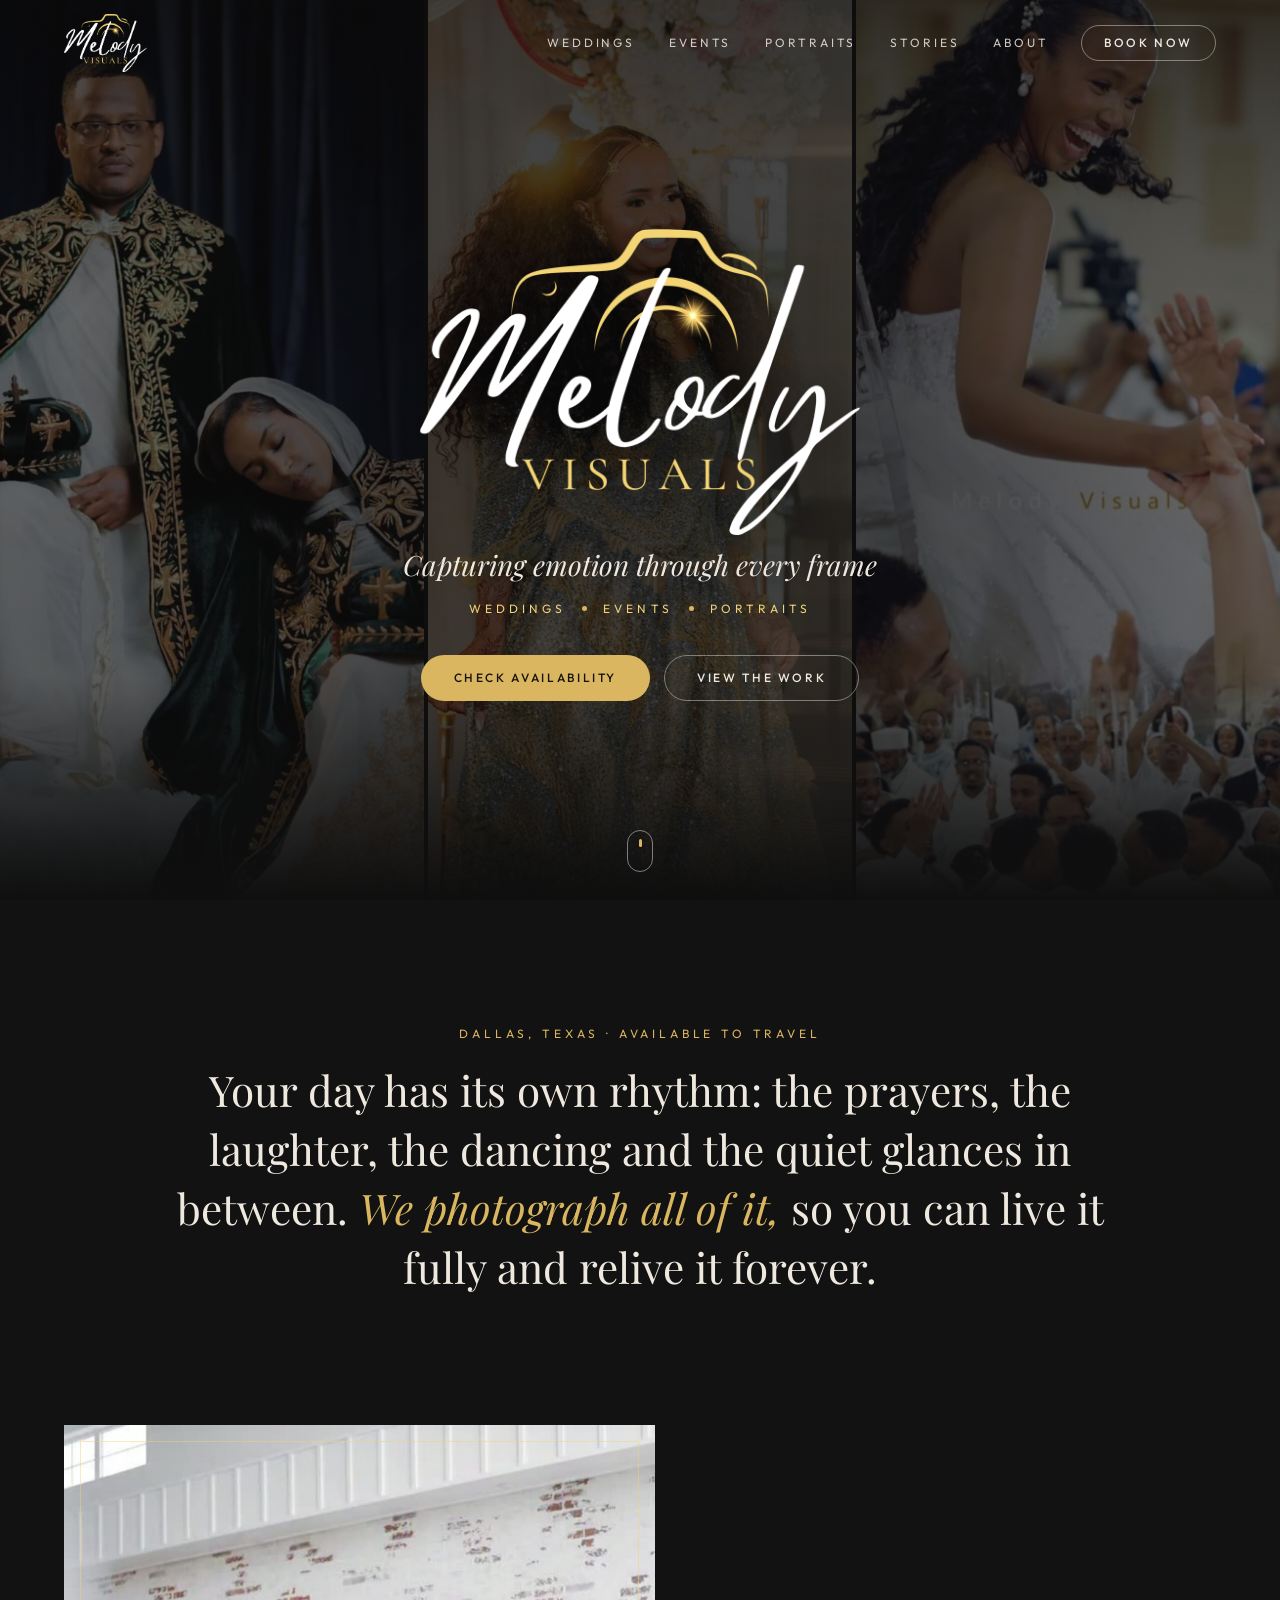
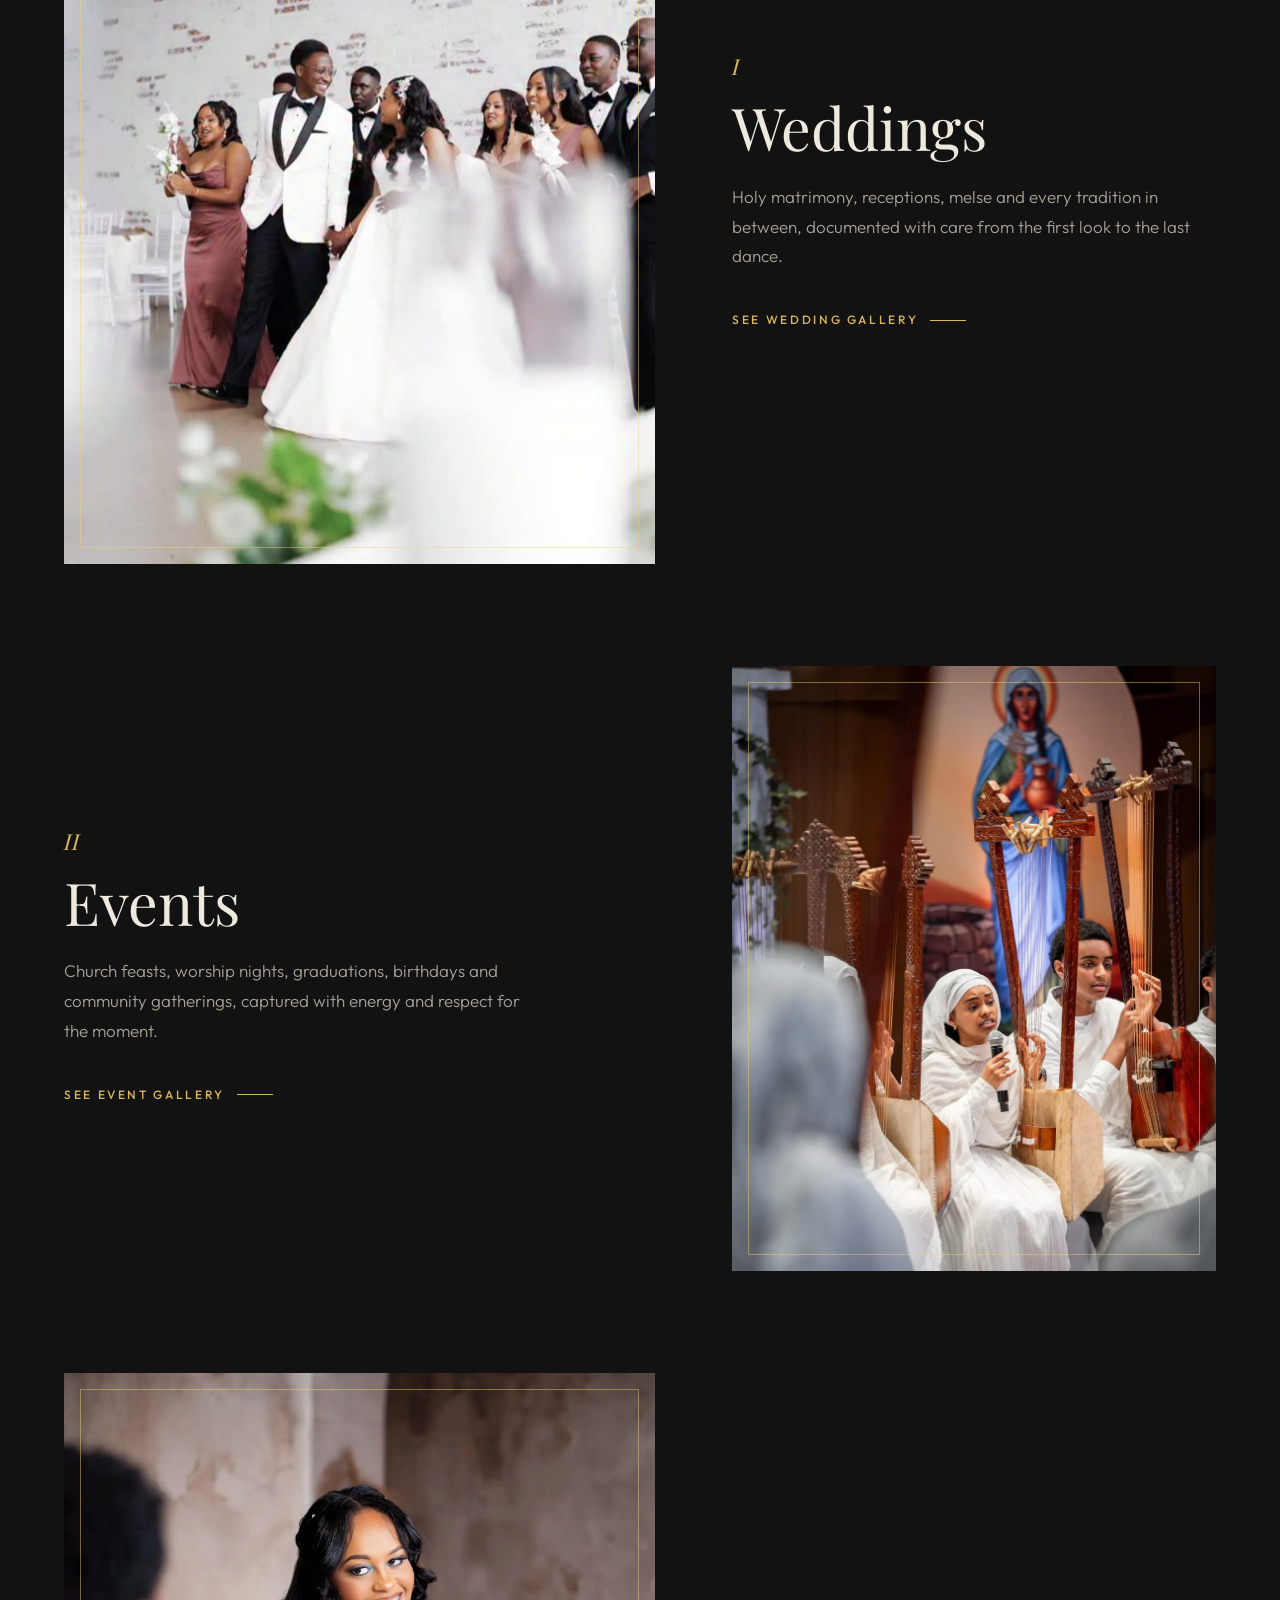
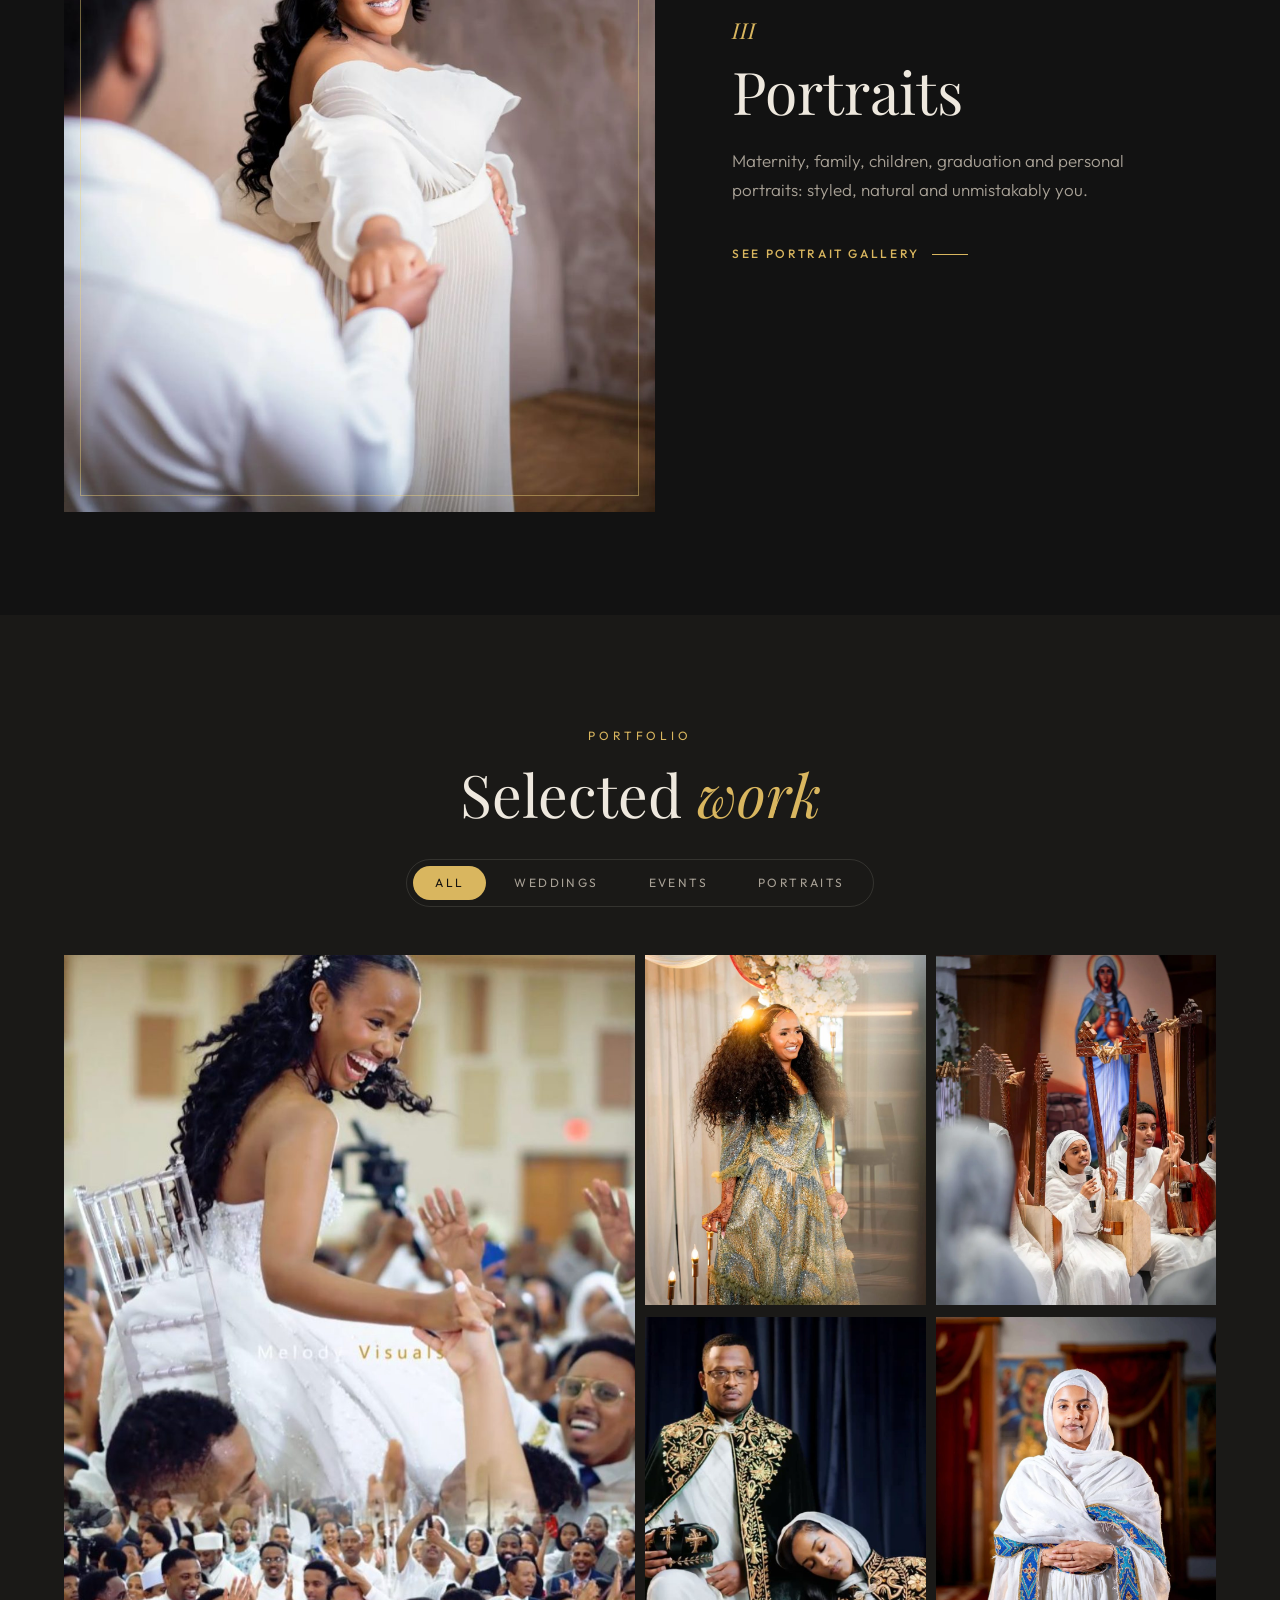
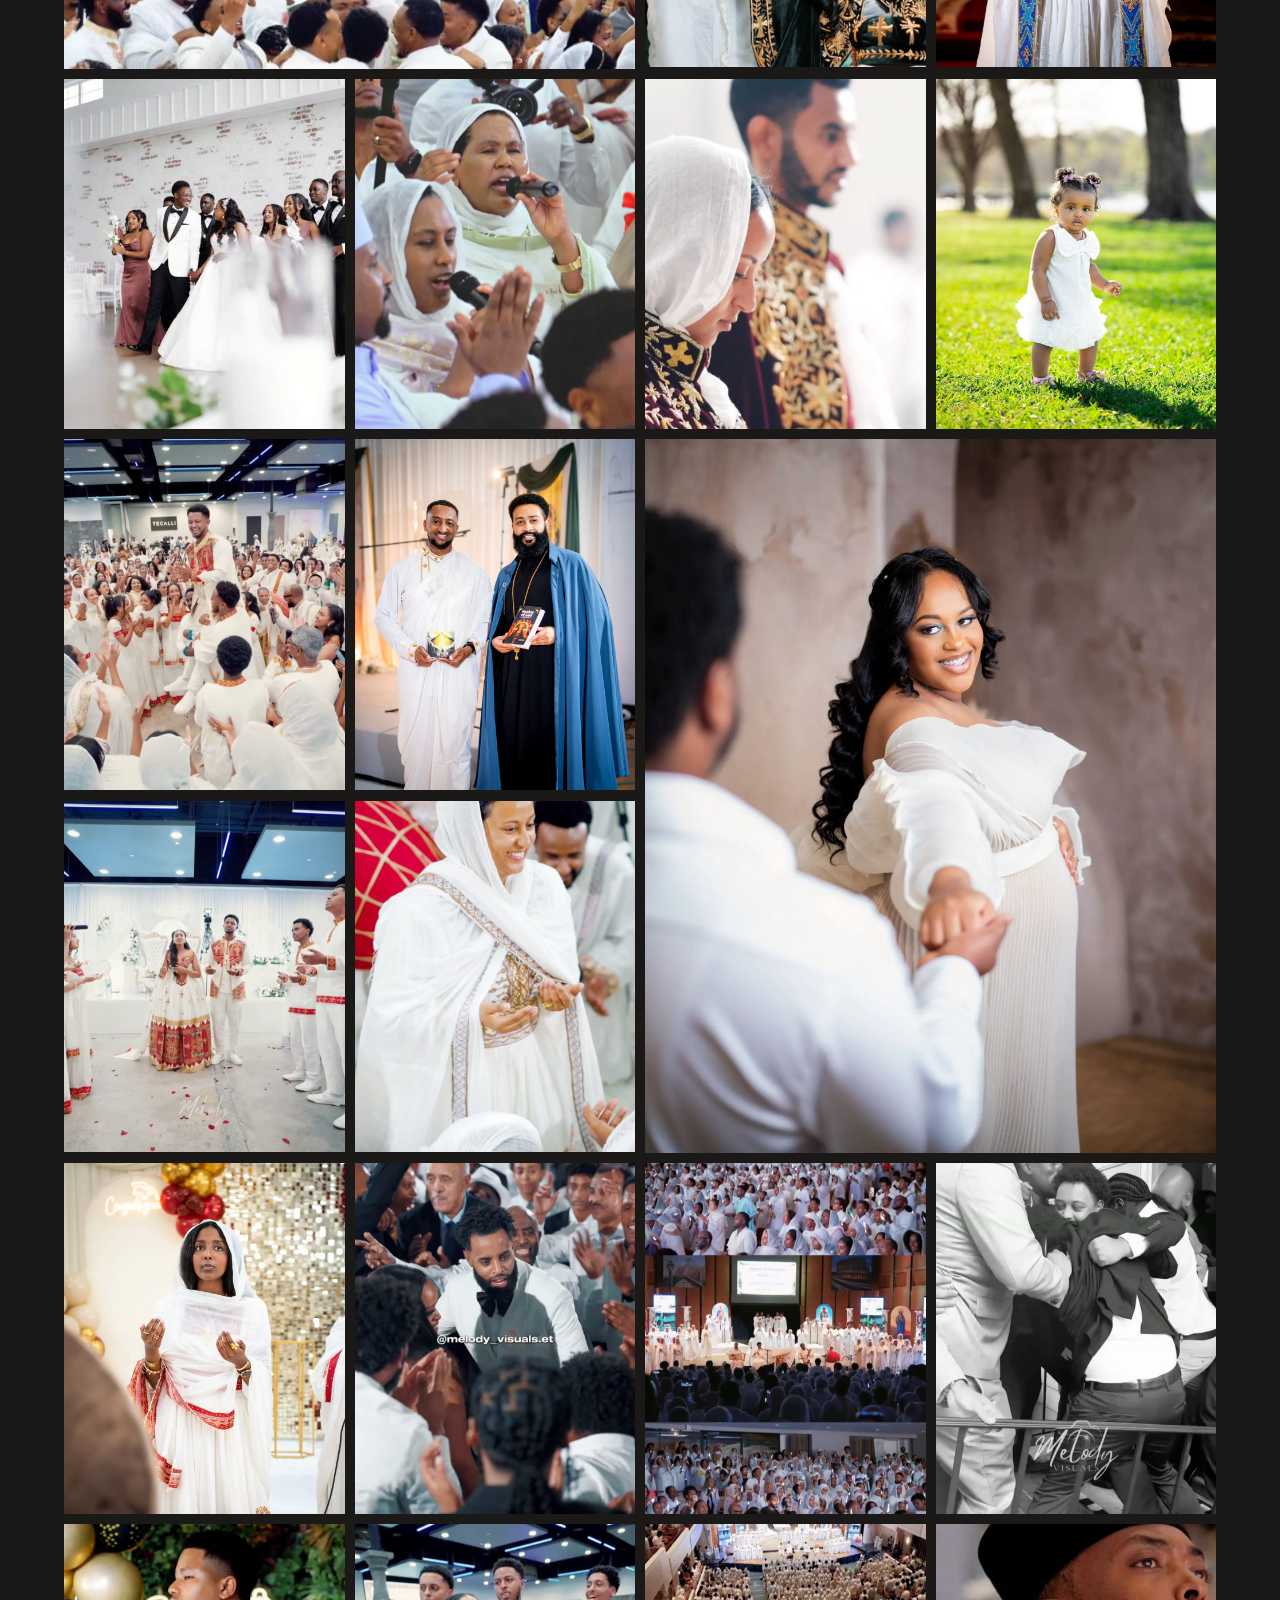
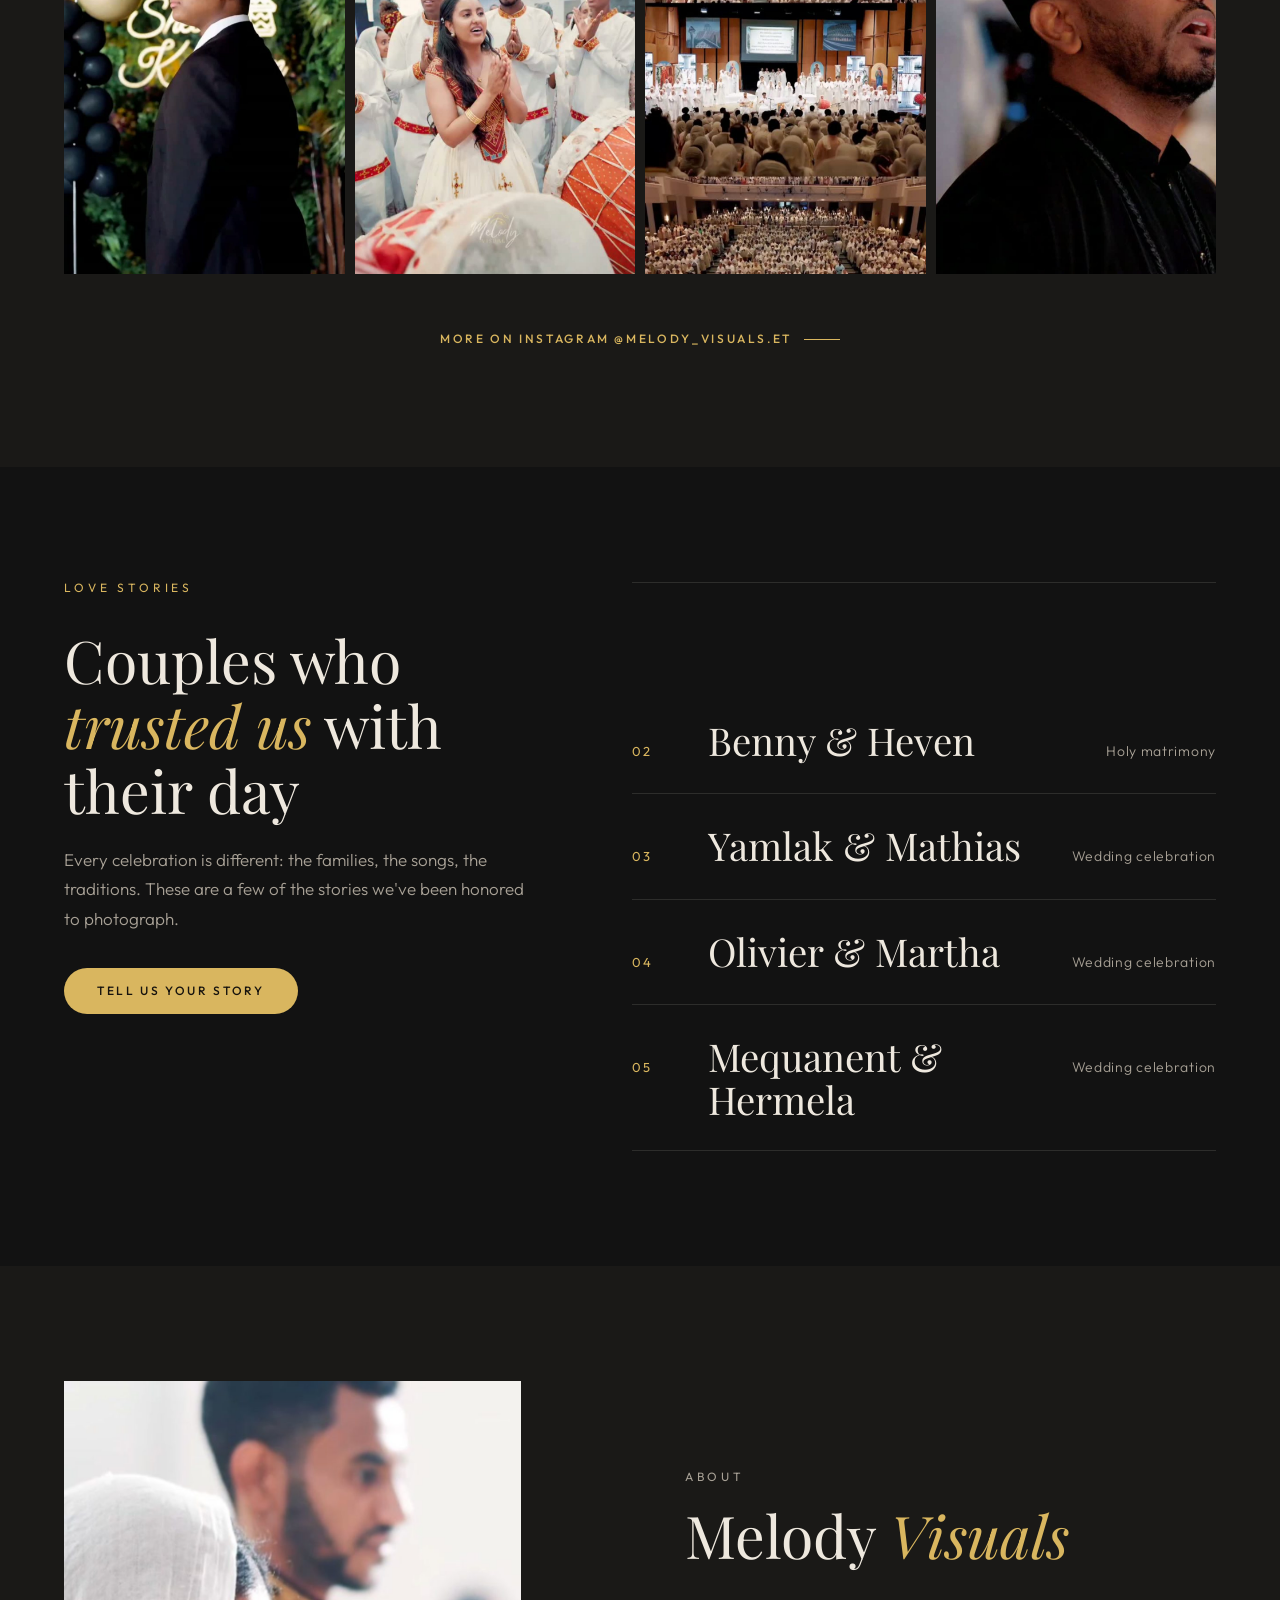
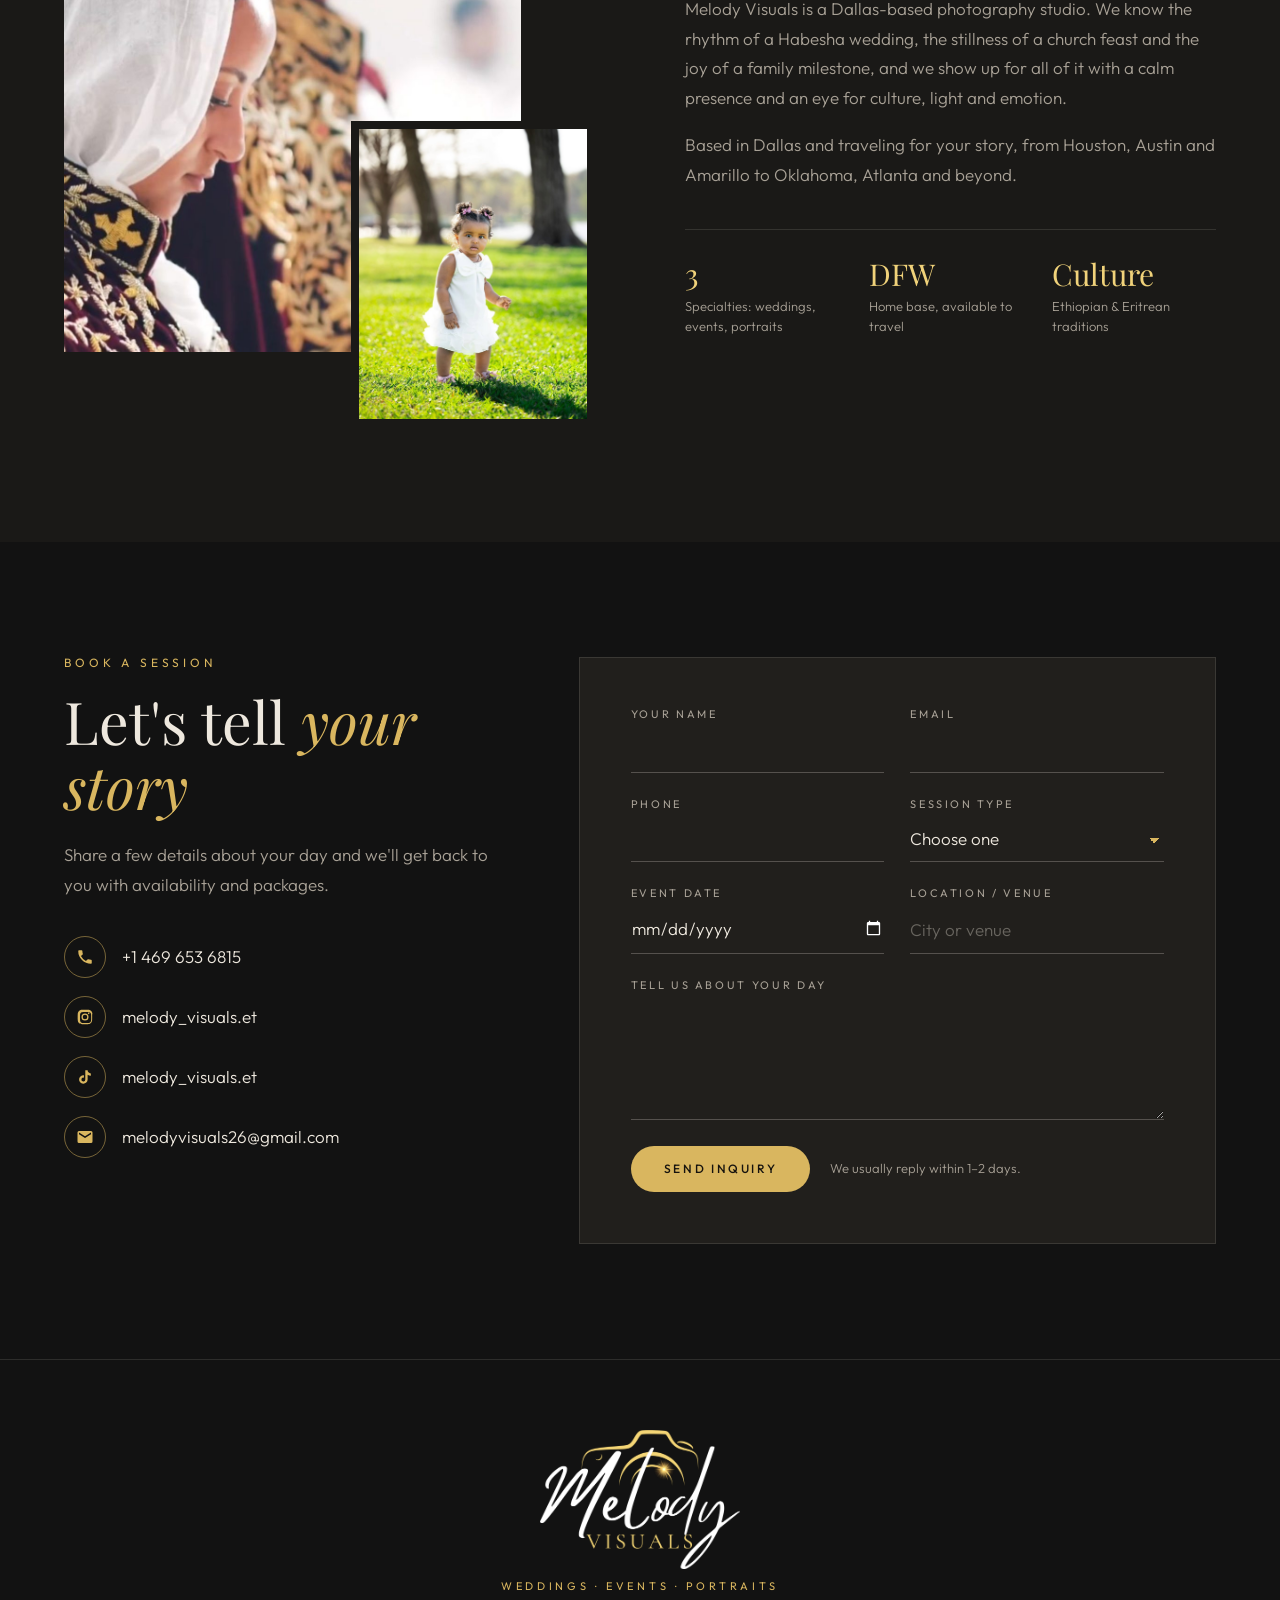
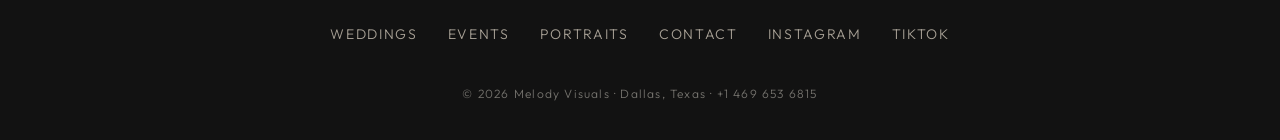
==== commit 63788eff: "Add files via upload" ====
--- a/index.html
+++ b/index.html
@@ -17,7 +17,7 @@
 <link rel="preconnect" href="https://fonts.googleapis.com">
 <link rel="preconnect" href="https://fonts.gstatic.com" crossorigin>
 <link href="https://fonts.googleapis.com/css2?family=Playfair+Display:ital,wght@0,400;0,500;1,400&family=Outfit:wght@300;400;500&display=swap" rel="stylesheet">
-<link rel="stylesheet" href="styles.css?v=3">
+<link rel="stylesheet" href="styles.css?v=4">
 </head>
 <body>
 
@@ -179,11 +179,13 @@
       </ul>
     </div>
 
-    <form class="contact-form" action="https://formsubmit.co/melodyvisuals26@gmail.com" method="POST">
-      <input type="hidden" name="_subject" value="New inquiry from melodyvisuals.com">
-      <input type="hidden" name="_next" value="https://melodyvisuals.com/thanks.html">
-      <input type="hidden" name="_template" value="table">
-      <input type="text" name="_honey" class="hp" tabindex="-1" autocomplete="off" aria-hidden="true">
+    <!-- Contact form: delivered by Web3Forms. Paste the access key from web3forms.com into the access_key value below. -->
+    <form class="contact-form" id="contact-form" action="https://api.web3forms.com/submit" method="POST">
+      <input type="hidden" name="access_key" value="YOUR_WEB3FORMS_ACCESS_KEY">
+      <input type="hidden" name="subject" value="New inquiry from melodyvisuals.com">
+      <input type="hidden" name="from_name" value="Melody Visuals website">
+      <input type="hidden" name="redirect" value="https://melodyvisuals.com/thanks.html">
+      <input type="checkbox" name="botcheck" class="hp" tabindex="-1" autocomplete="off" aria-hidden="true">
       <div class="row">
         <label><span>Your name</span><input type="text" name="name" required autocomplete="name"></label>
         <label><span>Email</span><input type="email" name="email" required autocomplete="email"></label>
@@ -207,7 +209,7 @@
       <label><span>Tell us about your day</span><textarea name="message" rows="4" required></textarea></label>
       <div class="form-foot">
         <button type="submit" class="btn btn-gold">Send Inquiry</button>
-        <p class="fine">We usually reply within 1–2 days.</p>
+        <p class="fine" id="form-status" role="status" aria-live="polite">We usually reply within 1–2 days.</p>
       </div>
     </form>
   </section>
@@ -230,6 +232,6 @@
   <button class="lb-next" aria-label="Next">›</button>
 </div>
 
-<script src="script.js?v=3"></script>
+<script src="script.js?v=4"></script>
 </body>
 </html>
--- a/styles.css
+++ b/styles.css
@@ -166,6 +166,10 @@
 .form-foot{display:flex;align-items:center;gap:20px;flex-wrap:wrap}
 .hp{position:absolute!important;left:-9999px!important;width:1px;height:1px;opacity:0}
 .fine{margin:0;font-size:13px;color:var(--muted)}
+.fine.ok{color:var(--gold-2);font-size:15px}
+.fine.err{color:#F2A28F;font-size:15px}
+.fine a{color:var(--gold-2)}
+.btn:disabled{opacity:.6;cursor:wait}
 
 /* Footer */
 .footer{border-top:1px solid var(--line);padding:70px var(--pad) 36px;text-align:center}
